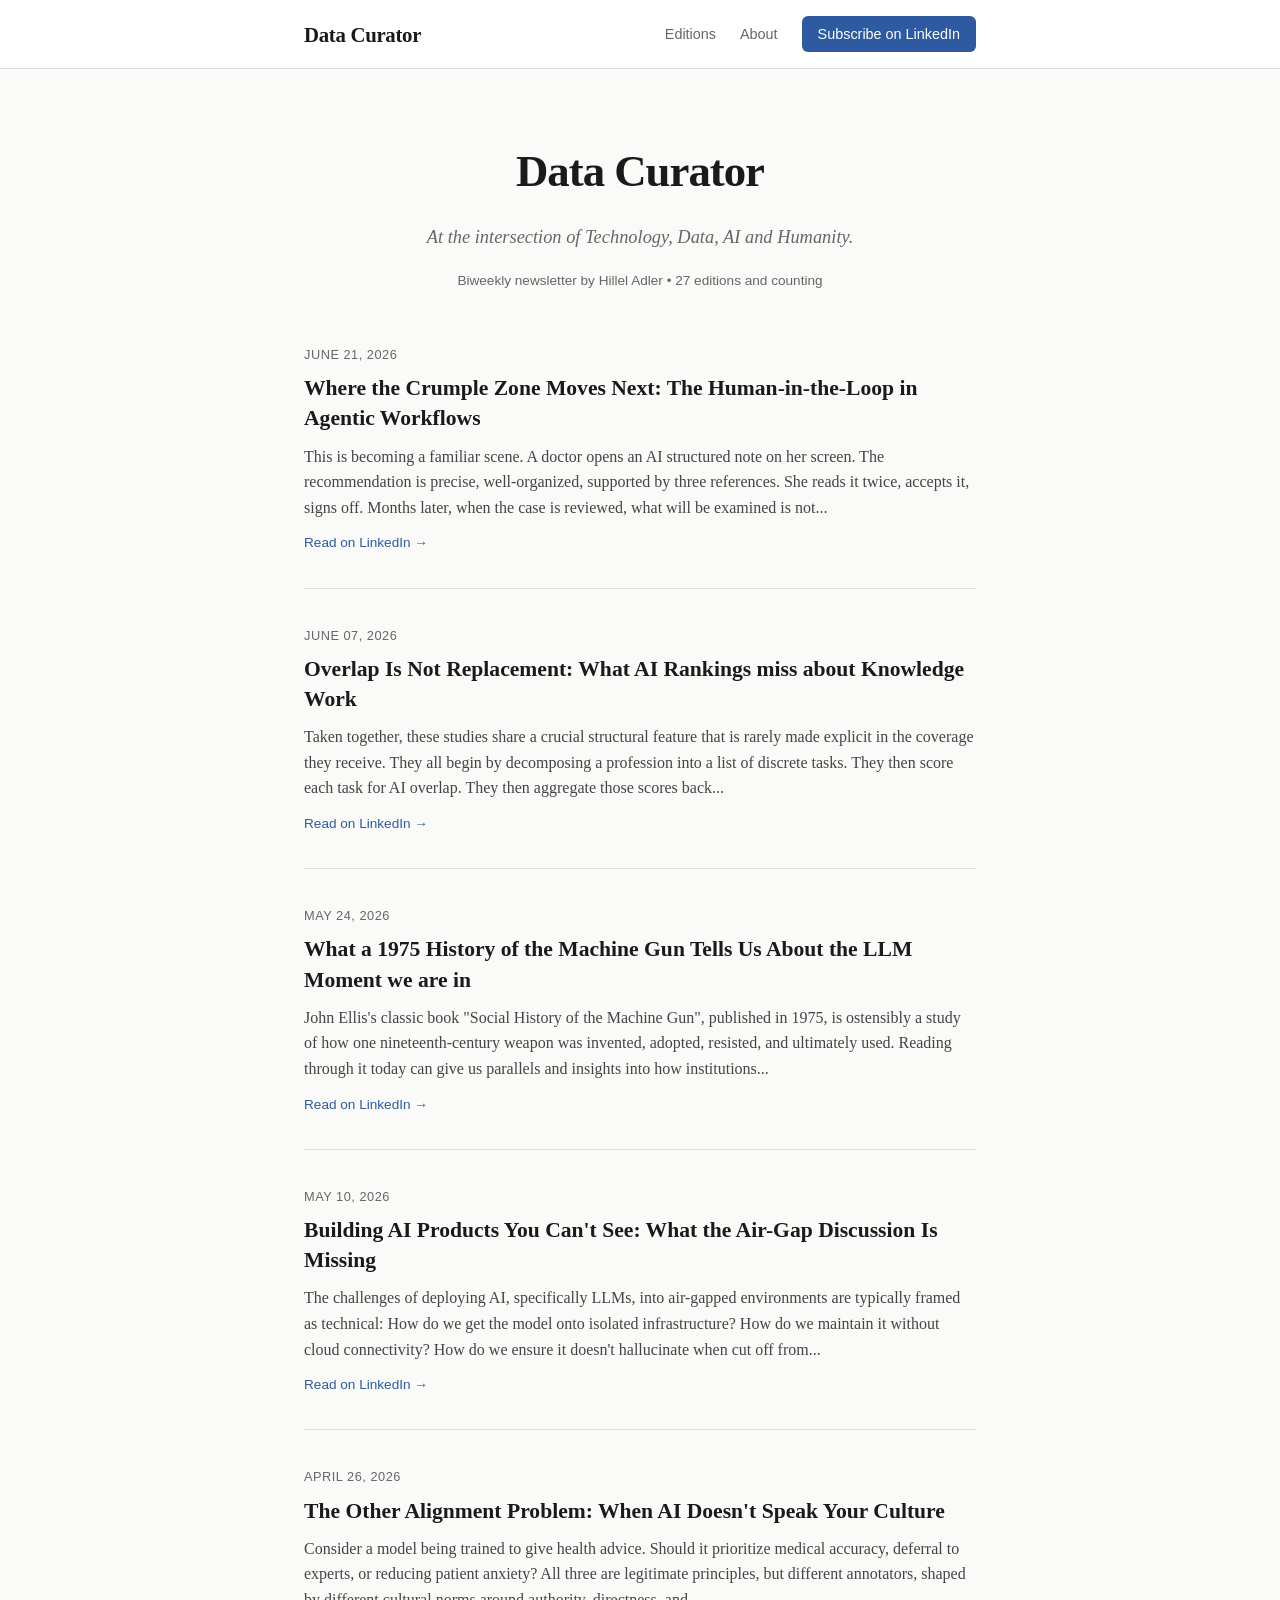
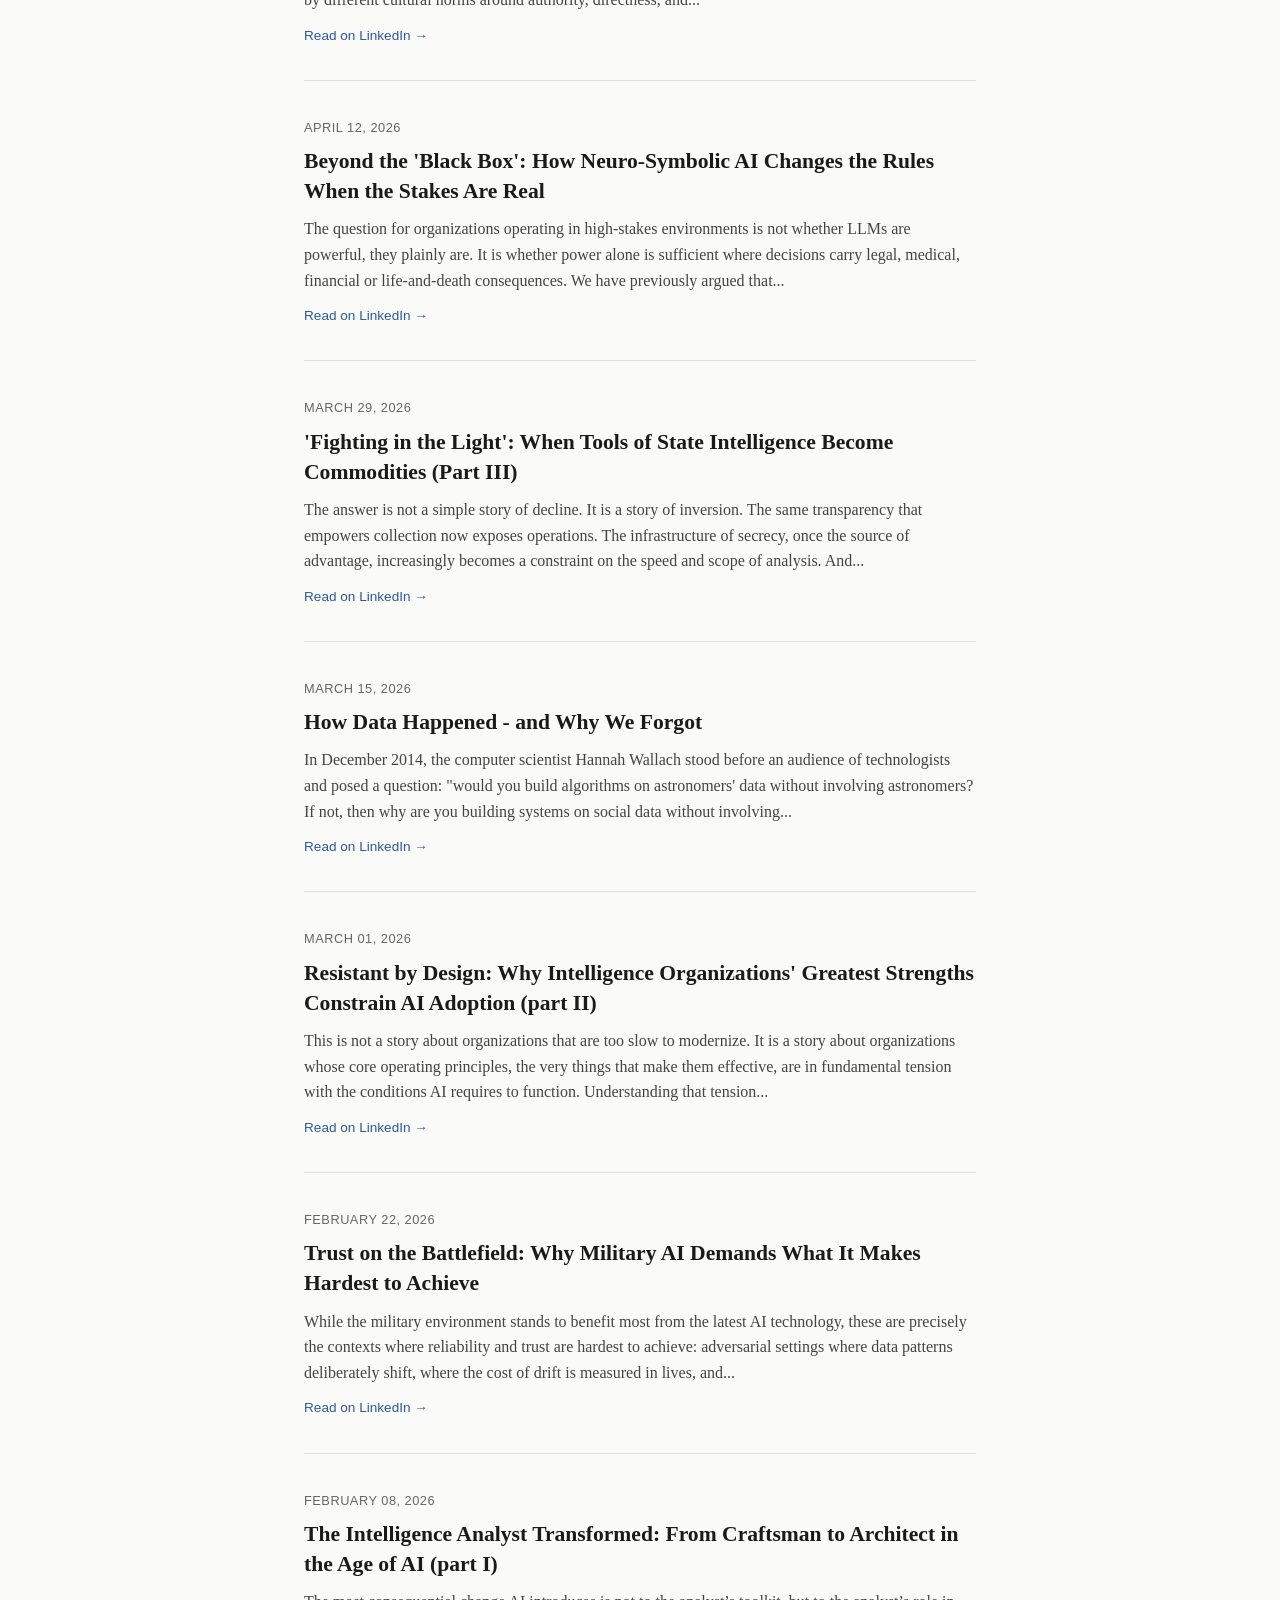
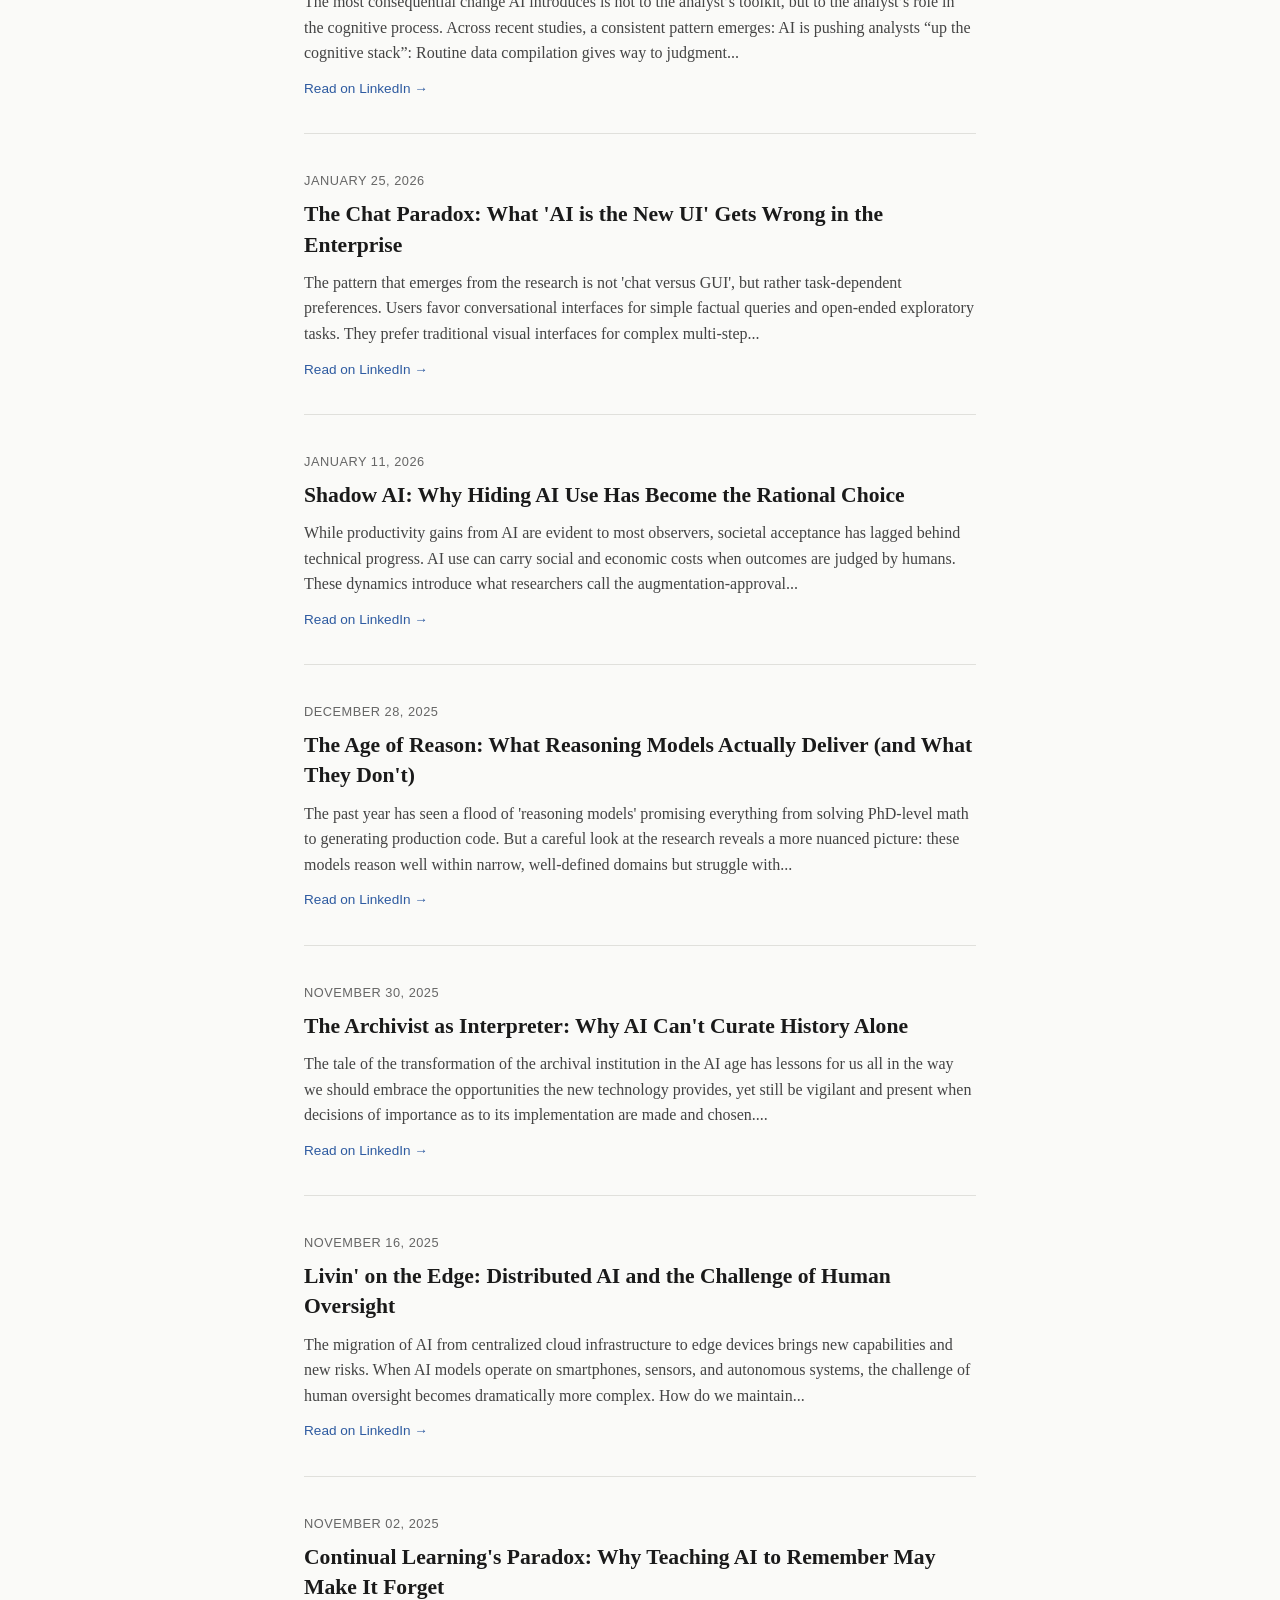
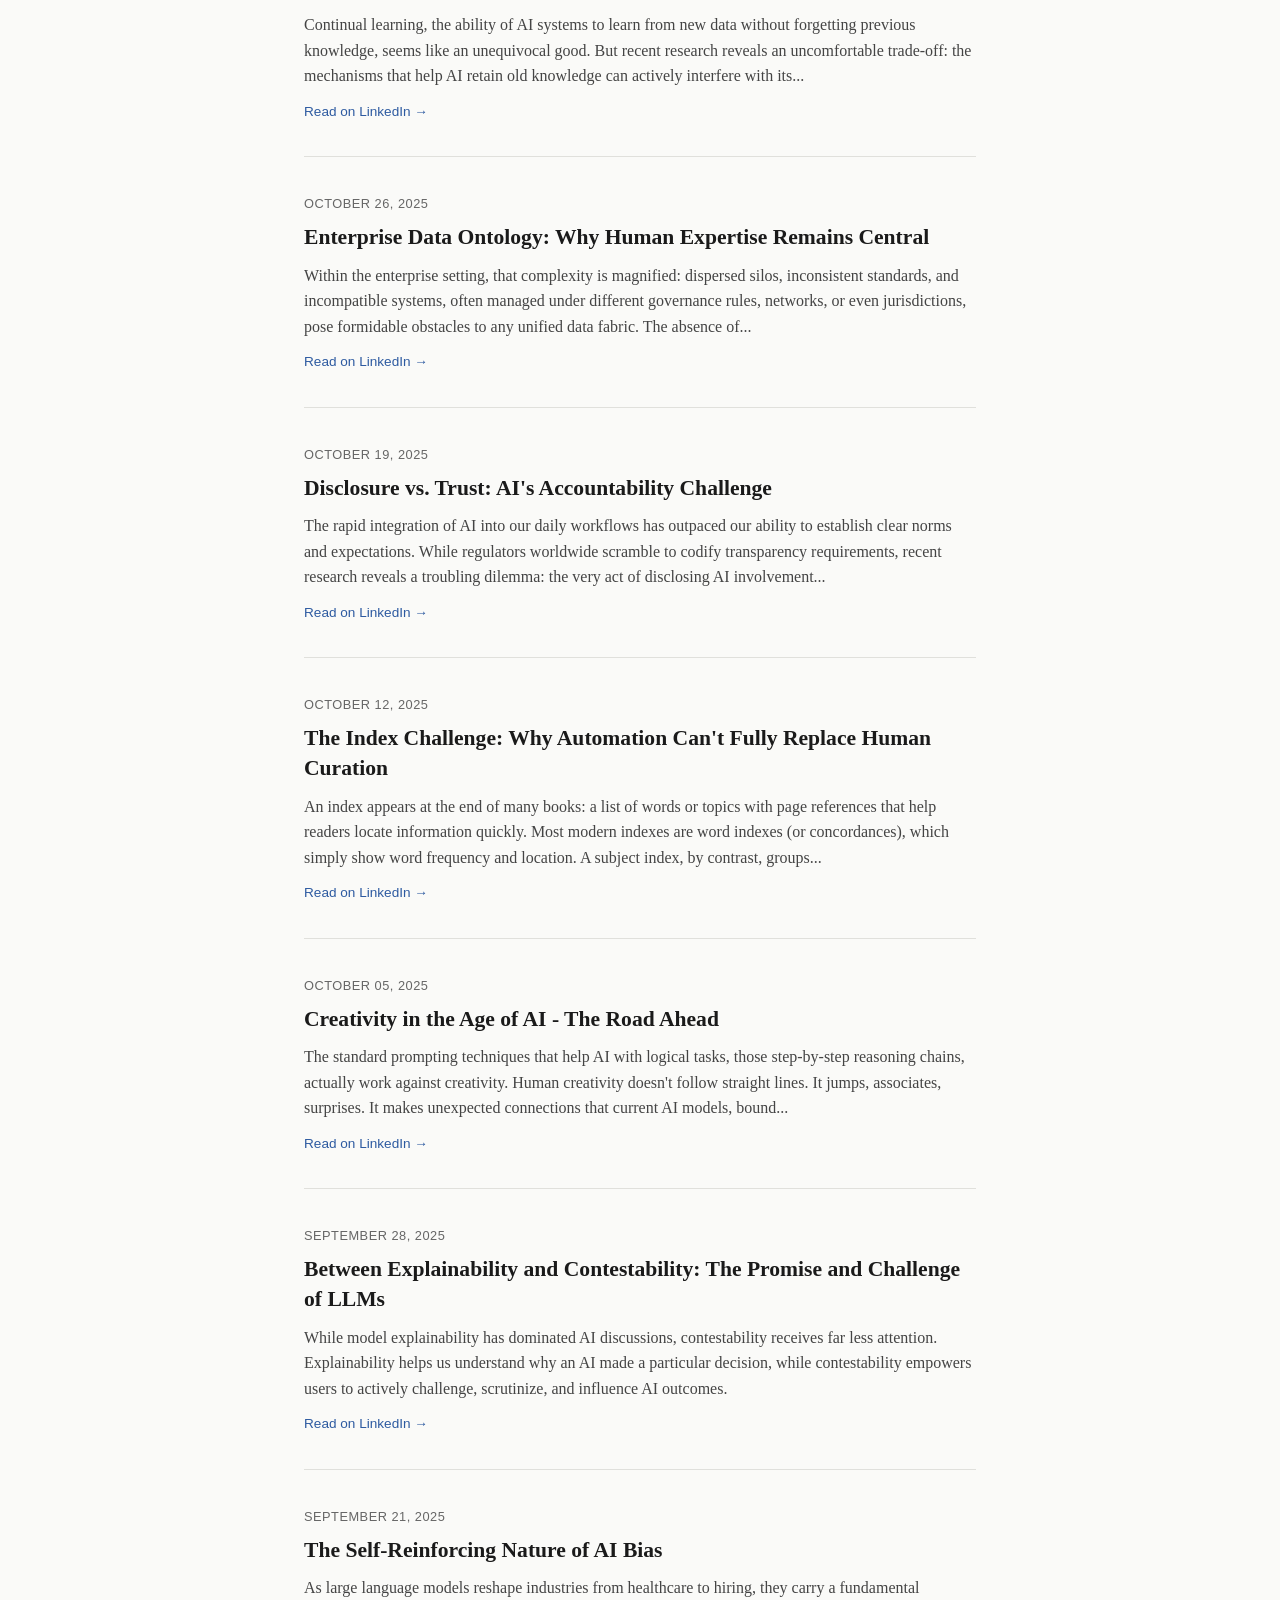
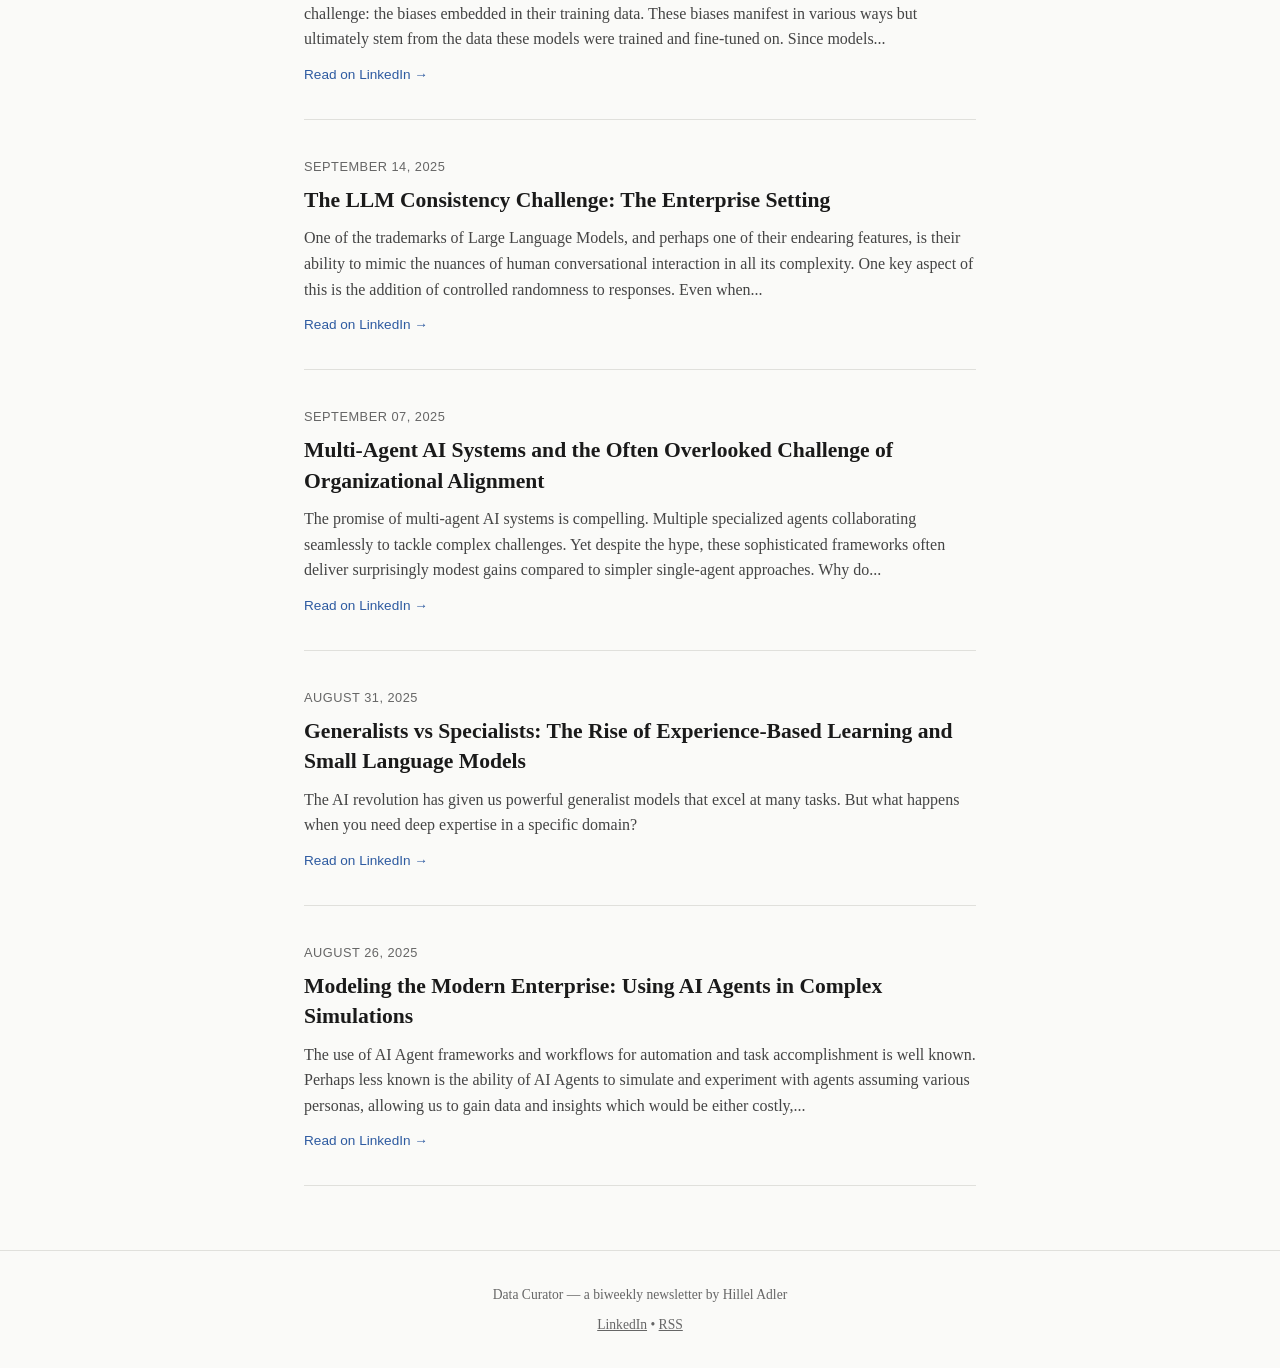
==== index.html @ 9e1946fd "Auto-rebuild: 2026-06-21" ====
<!DOCTYPE html>
<html lang="en">
<head>
  <meta charset="UTF-8">
  <meta name="viewport" content="width=device-width, initial-scale=1.0">
  <meta http-equiv="Content-Security-Policy" content="default-src 'self'; script-src 'self' https://gc.zgo.at; img-src 'self' data: https://data-curator.goatcounter.com; style-src 'self' 'unsafe-inline'; connect-src https://data-curator.goatcounter.com; frame-ancestors 'none'; base-uri 'self'; form-action 'none';">
  <meta http-equiv="X-Content-Type-Options" content="nosniff">
  <meta http-equiv="Referrer-Policy" content="strict-origin-when-cross-origin">
  <title>Data Curator</title>
  <link rel="stylesheet" href="/style.css">
  <link rel="alternate" type="application/rss+xml" title="Data Curator RSS" href="https://rss.app/feeds/kDpYVwGCRAAz6UXc.xml">
  <meta name="description" content="At the intersection of Technology, Data, Intelligence, Analysis, AI and Humanity.">
</head>
<body>
  <nav>
    <div class="nav-inner">
      <a href="/" class="logo">Data Curator</a>
      <div class="nav-links">
        <a href="/">Editions</a>
        <a href="/about">About</a>
        <a href="https://www.linkedin.com/newsletters/data-curator-7365797519051677698" class="subscribe-btn">Subscribe on LinkedIn</a>
      </div>
    </div>
  </nav>

  <main>
    
<header class="hero">
  <h1>Data Curator</h1>
  <p class="tagline">At the intersection of Technology, Data, AI and Humanity.</p>
  <p class="meta">Biweekly newsletter by Hillel Adler • 27 editions and counting</p>
</header>

<section class="editions">
  
  <article class="edition">
    <time datetime="2026-06-21">June 21, 2026</time>
    <h2><a href="https://www.linkedin.com/pulse/where-crumple-zone-moves-next-human-in-the-loop-agentic-hillel-adler-ioojf/">Where the Crumple Zone Moves Next: The Human-in-the-Loop in Agentic Workflows</a></h2>
    <p class="excerpt">This is becoming a familiar scene. A doctor opens an AI structured note on her screen. The recommendation is precise, well-organized, supported by three references. She reads it twice, accepts it, signs off. Months later, when the case is reviewed, what will be examined is not...</p>
    <a href="https://www.linkedin.com/pulse/where-crumple-zone-moves-next-human-in-the-loop-agentic-hillel-adler-ioojf/" class="read-more">Read on LinkedIn →</a>
  </article>
  
  <article class="edition">
    <time datetime="2026-06-07">June 07, 2026</time>
    <h2><a href="https://www.linkedin.com/pulse/overlap-replacement-what-ai-rankings-miss-knowledge-work-hillel-adler-gzbhf">Overlap Is Not Replacement: What AI Rankings miss about Knowledge Work</a></h2>
    <p class="excerpt">Taken together, these studies share a crucial structural feature that is rarely made explicit in the coverage they receive. They all begin by decomposing a profession into a list of discrete tasks. They then score each task for AI overlap. They then aggregate those scores back...</p>
    <a href="https://www.linkedin.com/pulse/overlap-replacement-what-ai-rankings-miss-knowledge-work-hillel-adler-gzbhf" class="read-more">Read on LinkedIn →</a>
  </article>
  
  <article class="edition">
    <time datetime="2026-05-24">May 24, 2026</time>
    <h2><a href="https://www.linkedin.com/pulse/what-1975-history-machine-gun-tells-us-llm-moment-we-hillel-adler-c19ff">What a 1975 History of the Machine Gun Tells Us About the LLM Moment we are in</a></h2>
    <p class="excerpt">John Ellis&#39;s classic book &quot;Social History of the Machine Gun&quot;, published in 1975, is ostensibly a study of how one nineteenth-century weapon was invented, adopted, resisted, and ultimately used. Reading through it today can give us parallels and insights into how institutions...</p>
    <a href="https://www.linkedin.com/pulse/what-1975-history-machine-gun-tells-us-llm-moment-we-hillel-adler-c19ff" class="read-more">Read on LinkedIn →</a>
  </article>
  
  <article class="edition">
    <time datetime="2026-05-10">May 10, 2026</time>
    <h2><a href="https://www.linkedin.com/pulse/building-ai-products-you-cant-see-what-air-gap-discussion-adler-hv22e">Building AI Products You Can&#39;t See: What the Air-Gap Discussion Is Missing</a></h2>
    <p class="excerpt">The challenges of deploying AI, specifically LLMs, into air-gapped environments are typically framed as technical: How do we get the model onto isolated infrastructure? How do we maintain it without cloud connectivity? How do we ensure it doesn&#39;t hallucinate when cut off from...</p>
    <a href="https://www.linkedin.com/pulse/building-ai-products-you-cant-see-what-air-gap-discussion-adler-hv22e" class="read-more">Read on LinkedIn →</a>
  </article>
  
  <article class="edition">
    <time datetime="2026-04-26">April 26, 2026</time>
    <h2><a href="https://www.linkedin.com/pulse/other-alignment-problem-when-ai-doesnt-speak-your-culture-adler-vae6f">The Other Alignment Problem: When AI Doesn&#39;t Speak Your Culture</a></h2>
    <p class="excerpt">Consider a model being trained to give health advice. Should it prioritize medical accuracy, deferral to experts, or reducing patient anxiety? All three are legitimate principles, but different annotators, shaped by different cultural norms around authority, directness, and...</p>
    <a href="https://www.linkedin.com/pulse/other-alignment-problem-when-ai-doesnt-speak-your-culture-adler-vae6f" class="read-more">Read on LinkedIn →</a>
  </article>
  
  <article class="edition">
    <time datetime="2026-04-12">April 12, 2026</time>
    <h2><a href="https://www.linkedin.com/pulse/beyond-black-box-how-neuro-symbolic-ai-changes-rules-when-adler-tgcbf">Beyond the &#39;Black Box&#39;: How Neuro-Symbolic AI Changes the Rules When the Stakes Are Real</a></h2>
    <p class="excerpt">The question for organizations operating in high-stakes environments is not whether LLMs are powerful, they plainly are. It is whether power alone is sufficient where decisions carry legal, medical, financial or life-and-death consequences. We have previously argued that...</p>
    <a href="https://www.linkedin.com/pulse/beyond-black-box-how-neuro-symbolic-ai-changes-rules-when-adler-tgcbf" class="read-more">Read on LinkedIn →</a>
  </article>
  
  <article class="edition">
    <time datetime="2026-03-29">March 29, 2026</time>
    <h2><a href="https://www.linkedin.com/pulse/fighting-light-when-tools-state-intelligence-become-part-hillel-adler-p4ptf">&#39;Fighting in the Light&#39;: When Tools of State Intelligence Become Commodities (Part III)</a></h2>
    <p class="excerpt">The answer is not a simple story of decline. It is a story of inversion. The same transparency that empowers collection now exposes operations. The infrastructure of secrecy, once the source of advantage, increasingly becomes a constraint on the speed and scope of analysis. And...</p>
    <a href="https://www.linkedin.com/pulse/fighting-light-when-tools-state-intelligence-become-part-hillel-adler-p4ptf" class="read-more">Read on LinkedIn →</a>
  </article>
  
  <article class="edition">
    <time datetime="2026-03-15">March 15, 2026</time>
    <h2><a href="https://www.linkedin.com/pulse/how-data-happened-why-we-forgot-hillel-adler-cj3wf">How Data Happened - and Why We Forgot</a></h2>
    <p class="excerpt">In December 2014, the computer scientist Hannah Wallach stood before an audience of technologists and posed a question: &quot;would you build algorithms on astronomers&#39; data without involving astronomers? If not, then why are you building systems on social data without involving...</p>
    <a href="https://www.linkedin.com/pulse/how-data-happened-why-we-forgot-hillel-adler-cj3wf" class="read-more">Read on LinkedIn →</a>
  </article>
  
  <article class="edition">
    <time datetime="2026-03-01">March 01, 2026</time>
    <h2><a href="https://www.linkedin.com/pulse/resistant-design-why-intelligence-organizations-greatest-hillel-adler-kijff">Resistant by Design: Why Intelligence Organizations&#39; Greatest Strengths Constrain AI Adoption (part II)</a></h2>
    <p class="excerpt">This is not a story about organizations that are too slow to modernize. It is a story about organizations whose core operating principles, the very things that make them effective, are in fundamental tension with the conditions AI requires to function. Understanding that tension...</p>
    <a href="https://www.linkedin.com/pulse/resistant-design-why-intelligence-organizations-greatest-hillel-adler-kijff" class="read-more">Read on LinkedIn →</a>
  </article>
  
  <article class="edition">
    <time datetime="2026-02-22">February 22, 2026</time>
    <h2><a href="https://www.linkedin.com/pulse/trust-battlefield-why-military-ai-demands-what-makes-hardest-adler-smqqf">Trust on the Battlefield: Why Military AI Demands What It Makes Hardest to Achieve</a></h2>
    <p class="excerpt">While the military environment stands to benefit most from the latest AI technology, these are precisely the contexts where reliability and trust are hardest to achieve: adversarial settings where data patterns deliberately shift, where the cost of drift is measured in lives, and...</p>
    <a href="https://www.linkedin.com/pulse/trust-battlefield-why-military-ai-demands-what-makes-hardest-adler-smqqf" class="read-more">Read on LinkedIn →</a>
  </article>
  
  <article class="edition">
    <time datetime="2026-02-08">February 08, 2026</time>
    <h2><a href="https://www.linkedin.com/pulse/intelligence-analyst-transformed-from-craftsman-architect-adler-oqwxf">The Intelligence Analyst Transformed: From Craftsman to Architect in the Age of AI (part I)</a></h2>
    <p class="excerpt">The most consequential change AI introduces is not to the analyst’s toolkit, but to the analyst’s role in the cognitive process. Across recent studies, a consistent pattern emerges: AI is pushing analysts “up the cognitive stack”: Routine data compilation gives way to judgment...</p>
    <a href="https://www.linkedin.com/pulse/intelligence-analyst-transformed-from-craftsman-architect-adler-oqwxf" class="read-more">Read on LinkedIn →</a>
  </article>
  
  <article class="edition">
    <time datetime="2026-01-25">January 25, 2026</time>
    <h2><a href="https://www.linkedin.com/pulse/chat-paradox-what-ai-new-ui-gets-wrong-enterprise-hillel-adler-cissf">The Chat Paradox: What &#39;AI is the New UI&#39; Gets Wrong in the Enterprise</a></h2>
    <p class="excerpt">The pattern that emerges from the research is not &#39;chat versus GUI&#39;, but rather task-dependent preferences. Users favor conversational interfaces for simple factual queries and open-ended exploratory tasks. They prefer traditional visual interfaces for complex multi-step...</p>
    <a href="https://www.linkedin.com/pulse/chat-paradox-what-ai-new-ui-gets-wrong-enterprise-hillel-adler-cissf" class="read-more">Read on LinkedIn →</a>
  </article>
  
  <article class="edition">
    <time datetime="2026-01-11">January 11, 2026</time>
    <h2><a href="https://www.linkedin.com/pulse/shadow-ai-why-hiding-use-has-become-rational-choice-hillel-adler-bsjnf">Shadow AI: Why Hiding AI Use Has Become the Rational Choice</a></h2>
    <p class="excerpt">While productivity gains from AI are evident to most observers, societal acceptance has lagged behind technical progress. AI use can carry social and economic costs when outcomes are judged by humans. These dynamics introduce what researchers call the augmentation-approval...</p>
    <a href="https://www.linkedin.com/pulse/shadow-ai-why-hiding-use-has-become-rational-choice-hillel-adler-bsjnf" class="read-more">Read on LinkedIn →</a>
  </article>
  
  <article class="edition">
    <time datetime="2025-12-28">December 28, 2025</time>
    <h2><a href="https://www.linkedin.com/pulse/age-reason-what-reasoning-models-actually-deliver-dont-hillel-adler-09bhf">The Age of Reason: What Reasoning Models Actually Deliver (and What They Don&#39;t)</a></h2>
    <p class="excerpt">The past year has seen a flood of &#39;reasoning models&#39; promising everything from solving PhD-level math to generating production code. But a careful look at the research reveals a more nuanced picture: these models reason well within narrow, well-defined domains but struggle with...</p>
    <a href="https://www.linkedin.com/pulse/age-reason-what-reasoning-models-actually-deliver-dont-hillel-adler-09bhf" class="read-more">Read on LinkedIn →</a>
  </article>
  
  <article class="edition">
    <time datetime="2025-11-30">November 30, 2025</time>
    <h2><a href="https://www.linkedin.com/pulse/archivist-interpreter-machines-dont-know-humans-do-hillel-adler-y9odf">The Archivist as Interpreter: Why AI Can&#39;t Curate History Alone</a></h2>
    <p class="excerpt">The tale of the transformation of the archival institution in the AI age has lessons for us all in the way we should embrace the opportunities the new technology provides, yet still be vigilant and present when decisions of importance as to its implementation are made and chosen....</p>
    <a href="https://www.linkedin.com/pulse/archivist-interpreter-machines-dont-know-humans-do-hillel-adler-y9odf" class="read-more">Read on LinkedIn →</a>
  </article>
  
  <article class="edition">
    <time datetime="2025-11-16">November 16, 2025</time>
    <h2><a href="https://www.linkedin.com/pulse/livin-edge-distributed-ai-challenge-human-oversight-hillel-adler-xifcf">Livin&#39; on the Edge: Distributed AI and the Challenge of Human Oversight</a></h2>
    <p class="excerpt">The migration of AI from centralized cloud infrastructure to edge devices brings new capabilities and new risks. When AI models operate on smartphones, sensors, and autonomous systems, the challenge of human oversight becomes dramatically more complex. How do we maintain...</p>
    <a href="https://www.linkedin.com/pulse/livin-edge-distributed-ai-challenge-human-oversight-hillel-adler-xifcf" class="read-more">Read on LinkedIn →</a>
  </article>
  
  <article class="edition">
    <time datetime="2025-11-02">November 02, 2025</time>
    <h2><a href="https://www.linkedin.com/pulse/continual-learnings-paradox-why-teaching-ai-remember-may-hillel-adler-ao8bf">Continual Learning&#39;s Paradox: Why Teaching AI to Remember May Make It Forget</a></h2>
    <p class="excerpt">Continual learning, the ability of AI systems to learn from new data without forgetting previous knowledge, seems like an unequivocal good. But recent research reveals an uncomfortable trade-off: the mechanisms that help AI retain old knowledge can actively interfere with its...</p>
    <a href="https://www.linkedin.com/pulse/continual-learnings-paradox-why-teaching-ai-remember-may-hillel-adler-ao8bf" class="read-more">Read on LinkedIn →</a>
  </article>
  
  <article class="edition">
    <time datetime="2025-10-26">October 26, 2025</time>
    <h2><a href="https://www.linkedin.com/pulse/enterprise-data-ontology-why-human-expertise-remains-central-adler-i6rtf/">Enterprise Data Ontology: Why Human Expertise Remains Central</a></h2>
    <p class="excerpt">Within the enterprise setting, that complexity is magnified: dispersed silos, inconsistent standards, and incompatible systems, often managed under different governance rules, networks, or even jurisdictions, pose formidable obstacles to any unified data fabric. The absence of...</p>
    <a href="https://www.linkedin.com/pulse/enterprise-data-ontology-why-human-expertise-remains-central-adler-i6rtf/" class="read-more">Read on LinkedIn →</a>
  </article>
  
  <article class="edition">
    <time datetime="2025-10-19">October 19, 2025</time>
    <h2><a href="https://www.linkedin.com/pulse/disclosure-vs-trust-ais-accountability-challenge-hillel-adler-7icaf/">Disclosure vs. Trust: AI&#39;s Accountability Challenge</a></h2>
    <p class="excerpt">The rapid integration of AI into our daily workflows has outpaced our ability to establish clear norms and expectations. While regulators worldwide scramble to codify transparency requirements, recent research reveals a troubling dilemma: the very act of disclosing AI involvement...</p>
    <a href="https://www.linkedin.com/pulse/disclosure-vs-trust-ais-accountability-challenge-hillel-adler-7icaf/" class="read-more">Read on LinkedIn →</a>
  </article>
  
  <article class="edition">
    <time datetime="2025-10-12">October 12, 2025</time>
    <h2><a href="https://www.linkedin.com/pulse/index-challenge-why-automation-cant-fully-replace-human-hillel-adler-nvjaf/">The Index Challenge: Why Automation Can&#39;t Fully Replace Human Curation</a></h2>
    <p class="excerpt">An index appears at the end of many books: a list of words or topics with page references that help readers locate information quickly. Most modern indexes are word indexes (or concordances), which simply show word frequency and location. A subject index, by contrast, groups...</p>
    <a href="https://www.linkedin.com/pulse/index-challenge-why-automation-cant-fully-replace-human-hillel-adler-nvjaf/" class="read-more">Read on LinkedIn →</a>
  </article>
  
  <article class="edition">
    <time datetime="2025-10-05">October 05, 2025</time>
    <h2><a href="https://www.linkedin.com/pulse/creativity-age-ai-road-ahead-hillel-adler-xngqf/">Creativity in the Age of AI - The Road Ahead</a></h2>
    <p class="excerpt">The standard prompting techniques that help AI with logical tasks, those step-by-step reasoning chains, actually work against creativity. Human creativity doesn&#39;t follow straight lines. It jumps, associates, surprises. It makes unexpected connections that current AI models, bound...</p>
    <a href="https://www.linkedin.com/pulse/creativity-age-ai-road-ahead-hillel-adler-xngqf/" class="read-more">Read on LinkedIn →</a>
  </article>
  
  <article class="edition">
    <time datetime="2025-09-28">September 28, 2025</time>
    <h2><a href="https://www.linkedin.com/pulse/between-explainability-contestability-promise-challenge-hillel-adler-kofjf/">Between Explainability and Contestability: The Promise and Challenge of LLMs</a></h2>
    <p class="excerpt">While model explainability has dominated AI discussions, contestability receives far less attention. Explainability helps us understand why an AI made a particular decision, while contestability empowers users to actively challenge, scrutinize, and influence AI outcomes.</p>
    <a href="https://www.linkedin.com/pulse/between-explainability-contestability-promise-challenge-hillel-adler-kofjf/" class="read-more">Read on LinkedIn →</a>
  </article>
  
  <article class="edition">
    <time datetime="2025-09-21">September 21, 2025</time>
    <h2><a href="https://www.linkedin.com/pulse/self-reinforcing-nature-ai-bias-hillel-adler-53jvf/">The Self-Reinforcing Nature of AI Bias</a></h2>
    <p class="excerpt">As large language models reshape industries from healthcare to hiring, they carry a fundamental challenge: the biases embedded in their training data. These biases manifest in various ways but ultimately stem from the data these models were trained and fine-tuned on. Since models...</p>
    <a href="https://www.linkedin.com/pulse/self-reinforcing-nature-ai-bias-hillel-adler-53jvf/" class="read-more">Read on LinkedIn →</a>
  </article>
  
  <article class="edition">
    <time datetime="2025-09-14">September 14, 2025</time>
    <h2><a href="https://www.linkedin.com/pulse/llm-consistency-challenge-enterprise-setting-hillel-adler-vxgvf/">The LLM Consistency Challenge: The Enterprise Setting</a></h2>
    <p class="excerpt">One of the trademarks of Large Language Models, and perhaps one of their endearing features, is their ability to mimic the nuances of human conversational interaction in all its complexity. One key aspect of this is the addition of controlled randomness to responses. Even when...</p>
    <a href="https://www.linkedin.com/pulse/llm-consistency-challenge-enterprise-setting-hillel-adler-vxgvf/" class="read-more">Read on LinkedIn →</a>
  </article>
  
  <article class="edition">
    <time datetime="2025-09-07">September 07, 2025</time>
    <h2><a href="https://www.linkedin.com/pulse/multi-agent-ai-systems-often-overlooked-challenge-alignment-adler-gp85f/">Multi-Agent AI Systems and the Often Overlooked Challenge of Organizational Alignment</a></h2>
    <p class="excerpt">The promise of multi-agent AI systems is compelling. Multiple specialized agents collaborating seamlessly to tackle complex challenges. Yet despite the hype, these sophisticated frameworks often deliver surprisingly modest gains compared to simpler single-agent approaches. Why do...</p>
    <a href="https://www.linkedin.com/pulse/multi-agent-ai-systems-often-overlooked-challenge-alignment-adler-gp85f/" class="read-more">Read on LinkedIn →</a>
  </article>
  
  <article class="edition">
    <time datetime="2025-08-31">August 31, 2025</time>
    <h2><a href="https://www.linkedin.com/pulse/generalists-vs-specialists-rise-experience-based-learning-adler-xqaxf/">Generalists vs Specialists: The Rise of Experience-Based Learning and Small Language Models</a></h2>
    <p class="excerpt">The AI revolution has given us powerful generalist models that excel at many tasks. But what happens when you need deep expertise in a specific domain?</p>
    <a href="https://www.linkedin.com/pulse/generalists-vs-specialists-rise-experience-based-learning-adler-xqaxf/" class="read-more">Read on LinkedIn →</a>
  </article>
  
  <article class="edition">
    <time datetime="2025-08-26">August 26, 2025</time>
    <h2><a href="https://www.linkedin.com/pulse/modeling-modern-enterprise-using-ai-agents-complex-hillel-adler-55lsf">Modeling the Modern Enterprise: Using AI Agents in Complex Simulations</a></h2>
    <p class="excerpt">The use of AI Agent frameworks and workflows for automation and task accomplishment is well known. Perhaps less known is the ability of AI Agents to simulate and experiment with agents assuming various personas, allowing us to gain data and insights which would be either costly,...</p>
    <a href="https://www.linkedin.com/pulse/modeling-modern-enterprise-using-ai-agents-complex-hillel-adler-55lsf" class="read-more">Read on LinkedIn →</a>
  </article>
  
</section>

  </main>

  <footer>
    <div class="footer-inner">
      <p>Data Curator — a biweekly newsletter by Hillel Adler</p>
      <p class="footer-links">
        <a href="https://www.linkedin.com/newsletters/data-curator-7365797519051677698">LinkedIn</a> •
        <a href="https://rss.app/feeds/kDpYVwGCRAAz6UXc.xml">RSS</a>
      </p>
    </div>
  </footer>
  <script data-goatcounter="https://data-curator.goatcounter.com/count"
          async src="https://gc.zgo.at/count.js"></script>
</body>
</html>
---- style.css ----
/* Data Curator — clean, readable, intellectual */

:root {
  --bg: #fafaf8;
  --text: #1a1a1a;
  --muted: #666;
  --border: #e0e0dc;
  --accent: #2d5aa0;
  --accent-hover: #1e4070;
  --card-bg: #fff;
}

* { box-sizing: border-box; margin: 0; padding: 0; }

body {
  font-family: Georgia, 'Times New Roman', serif;
  background: var(--bg);
  color: var(--text);
  line-height: 1.7;
  -webkit-font-smoothing: antialiased;
}

/* ── Navigation ── */
nav {
  background: var(--card-bg);
  border-bottom: 1px solid var(--border);
  position: sticky;
  top: 0;
  z-index: 10;
}
.nav-inner {
  max-width: 720px;
  margin: 0 auto;
  padding: 16px 24px;
  display: flex;
  justify-content: space-between;
  align-items: center;
}
.logo {
  font-size: 1.3rem;
  font-weight: 700;
  color: var(--text);
  text-decoration: none;
  letter-spacing: -0.3px;
}
.nav-links { display: flex; gap: 24px; align-items: center; }
.nav-links a {
  color: var(--muted);
  text-decoration: none;
  font-family: -apple-system, BlinkMacSystemFont, 'Segoe UI', sans-serif;
  font-size: 0.9rem;
  transition: color 0.15s;
}
.nav-links a:hover { color: var(--text); }
.subscribe-btn {
  background: var(--accent);
  color: #fff !important;
  padding: 6px 16px;
  border-radius: 6px;
  font-weight: 500;
  transition: background 0.15s;
}
.subscribe-btn:hover { background: var(--accent-hover); }

/* ── Hero ── */
.hero {
  text-align: center;
  padding: 64px 24px 48px;
  max-width: 720px;
  margin: 0 auto;
}
.hero h1 {
  font-size: 2.8rem;
  font-weight: 700;
  letter-spacing: -1px;
  margin-bottom: 12px;
}
.tagline {
  font-size: 1.15rem;
  color: var(--muted);
  font-style: italic;
  max-width: 560px;
  margin: 0 auto 16px;
}
.meta {
  font-family: -apple-system, BlinkMacSystemFont, 'Segoe UI', sans-serif;
  font-size: 0.85rem;
  color: var(--muted);
}

/* ── Editions ── */
.editions {
  max-width: 720px;
  margin: 0 auto;
  padding: 0 24px 64px;
}
.edition {
  padding: 32px 0;
  border-bottom: 1px solid var(--border);
}
.edition:first-of-type { padding-top: 0; }
.edition time {
  font-family: -apple-system, BlinkMacSystemFont, 'Segoe UI', sans-serif;
  font-size: 0.8rem;
  color: var(--muted);
  text-transform: uppercase;
  letter-spacing: 0.5px;
}
.edition h2 {
  font-size: 1.35rem;
  margin: 6px 0 10px;
  line-height: 1.4;
}
.edition h2 a {
  color: var(--text);
  text-decoration: none;
  transition: color 0.15s;
}
.edition h2 a:hover { color: var(--accent); }
.excerpt {
  color: #444;
  font-size: 1rem;
  line-height: 1.6;
  margin-bottom: 8px;
}
.read-more {
  font-family: -apple-system, BlinkMacSystemFont, 'Segoe UI', sans-serif;
  font-size: 0.85rem;
  color: var(--accent);
  text-decoration: none;
  font-weight: 500;
}
.read-more:hover { text-decoration: underline; }

/* ── About ── */
.about-page { max-width: 680px; margin: 0 auto; padding: 64px 24px; }
.about-page h1 { font-size: 2rem; margin-bottom: 24px; }
.about-page p { margin-bottom: 16px; color: #333; }

/* ── Footer ── */
footer {
  border-top: 1px solid var(--border);
  padding: 32px 24px;
  text-align: center;
}
.footer-inner { max-width: 720px; margin: 0 auto; }
footer p { color: var(--muted); font-size: 0.85rem; }
.footer-links { margin-top: 6px; }
.footer-links a { color: var(--muted); }

/* ── Responsive ── */
@media (max-width: 600px) {
  .hero h1 { font-size: 2rem; }
  .nav-links { gap: 14px; }
  .subscribe-btn { display: none; }
  .edition h2 { font-size: 1.15rem; }
}
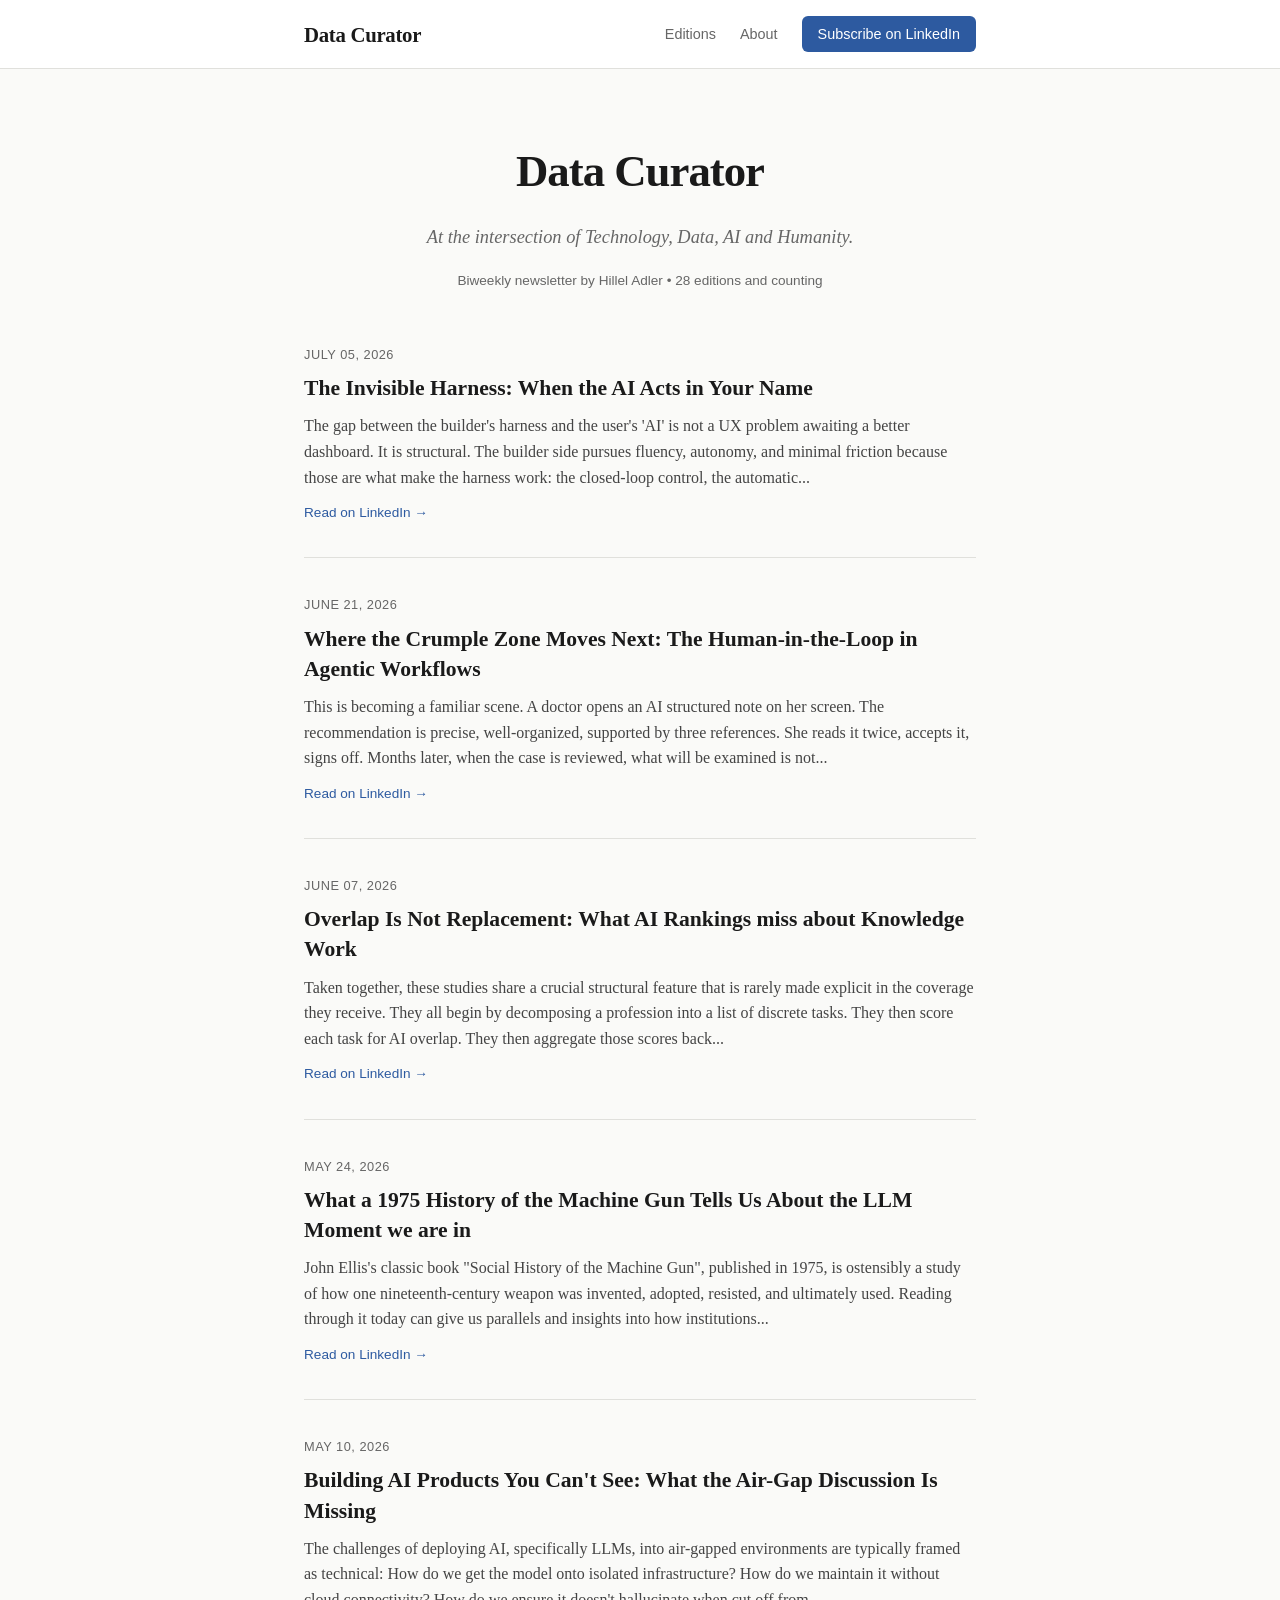
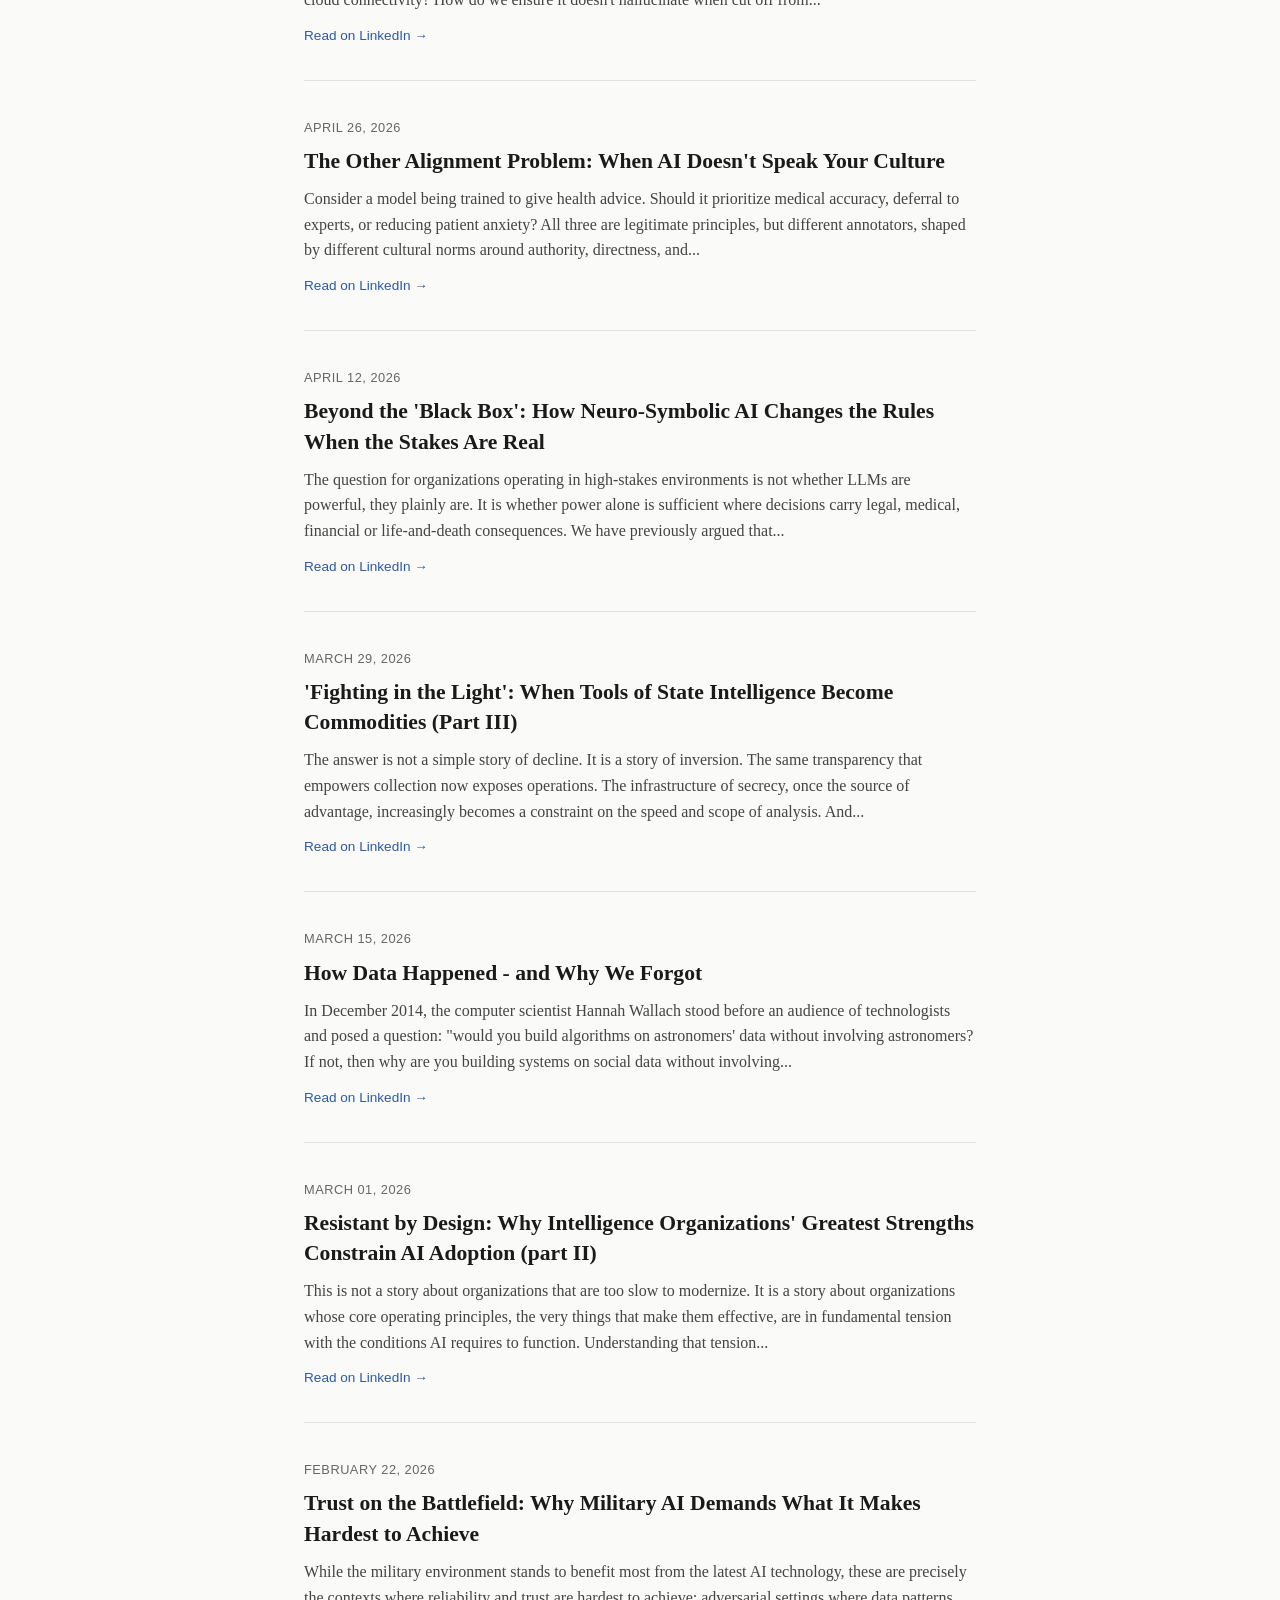
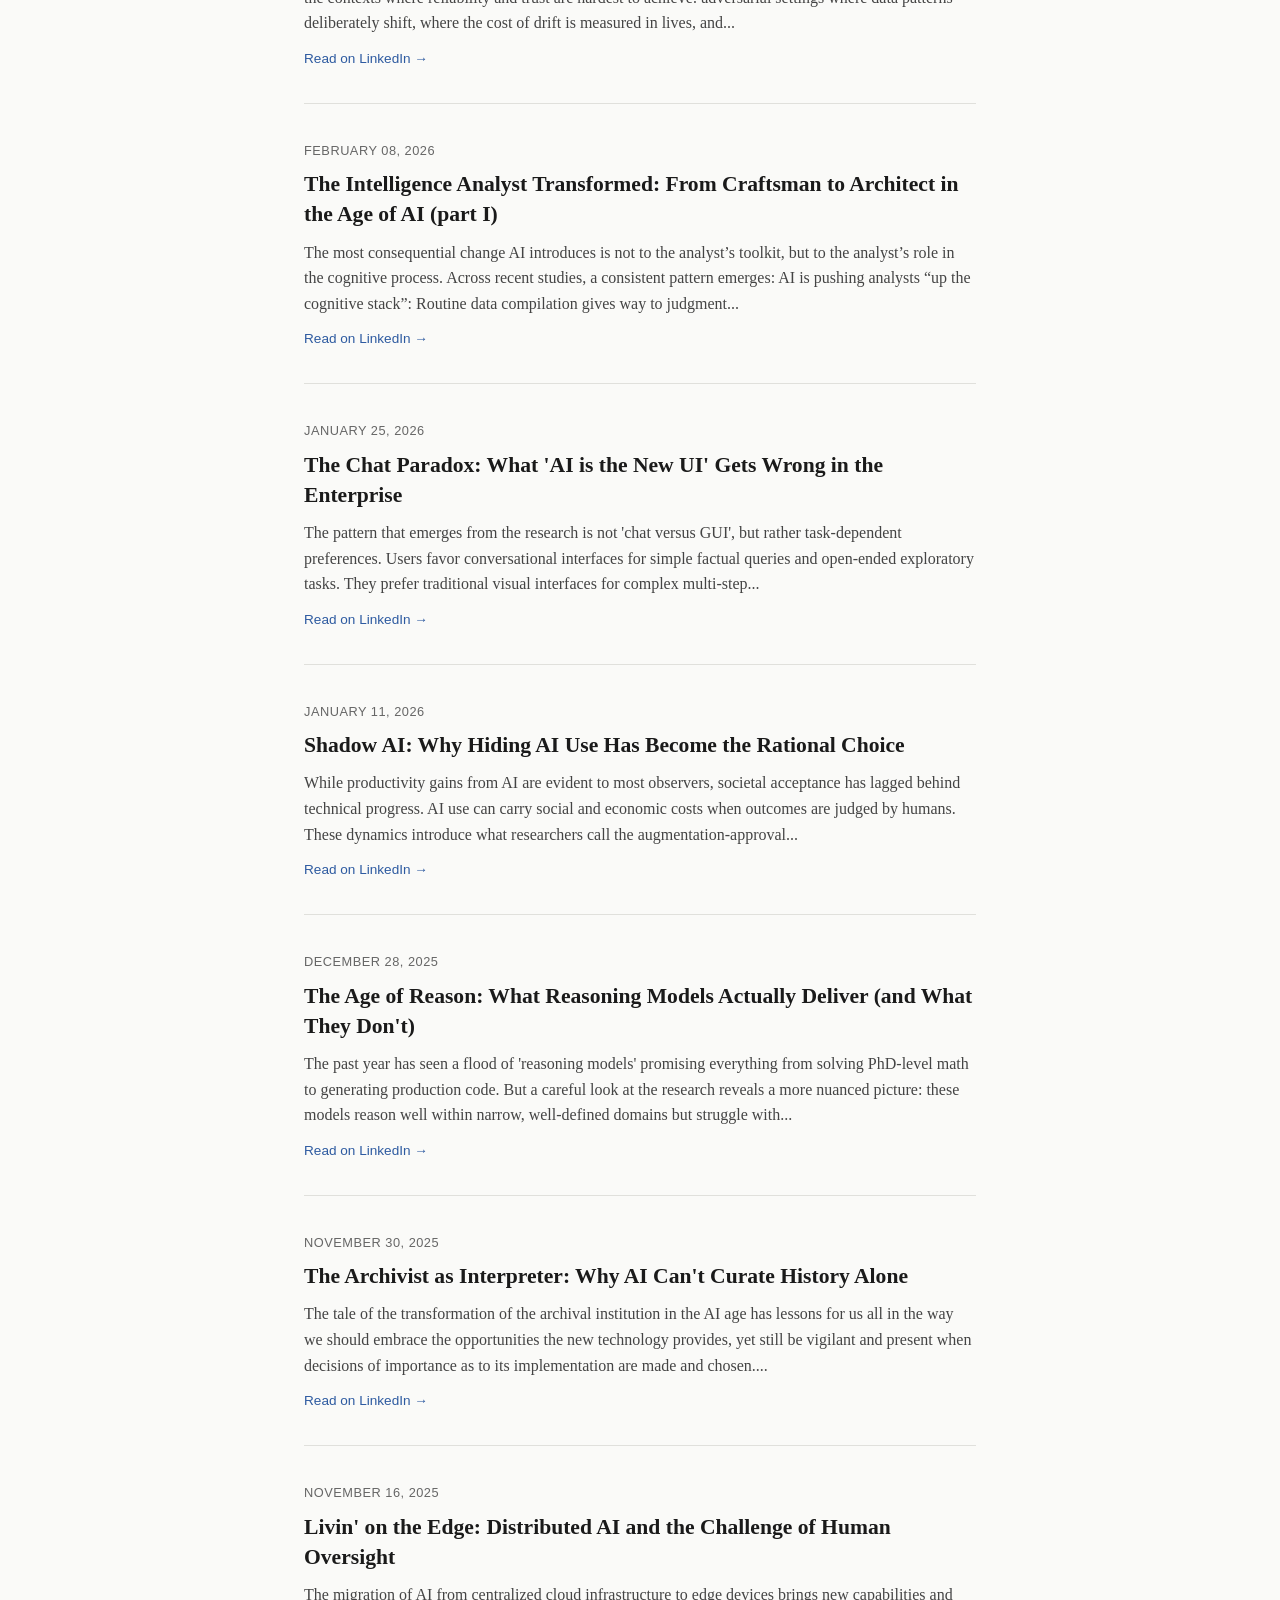
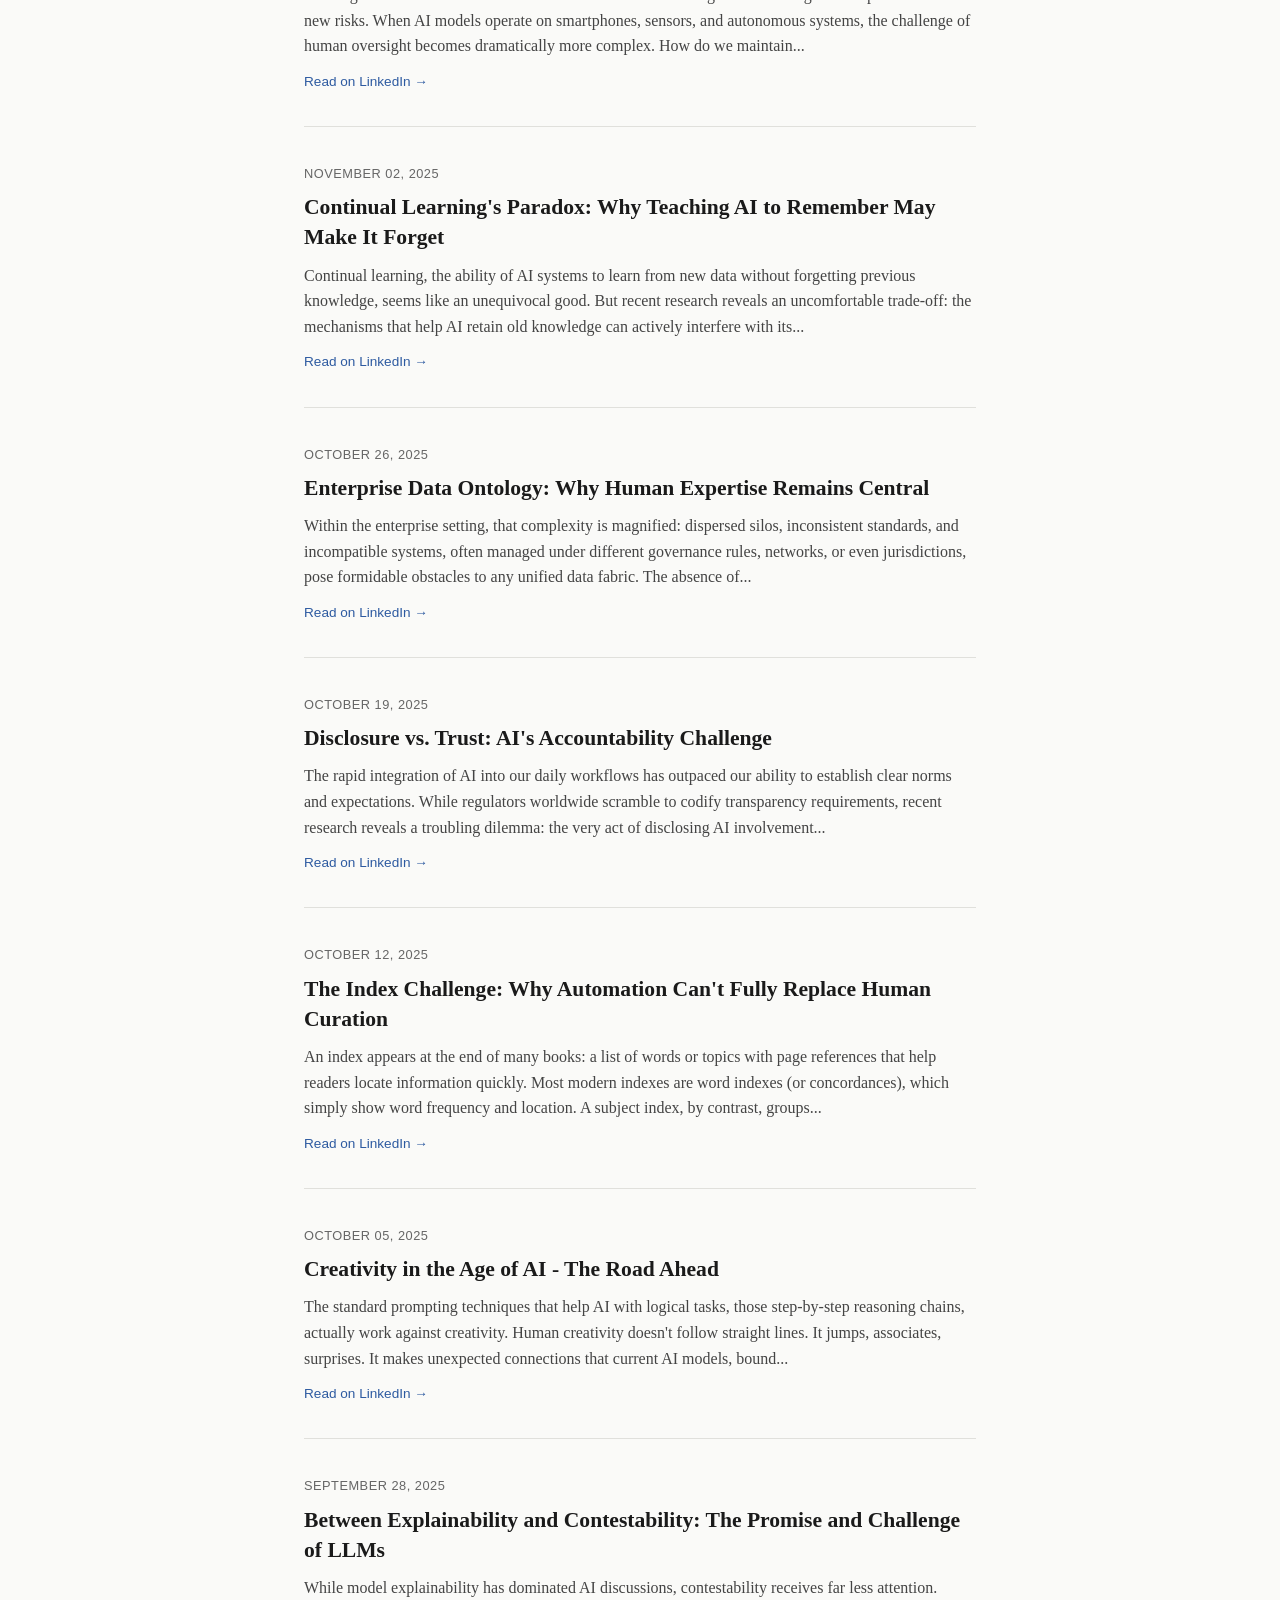
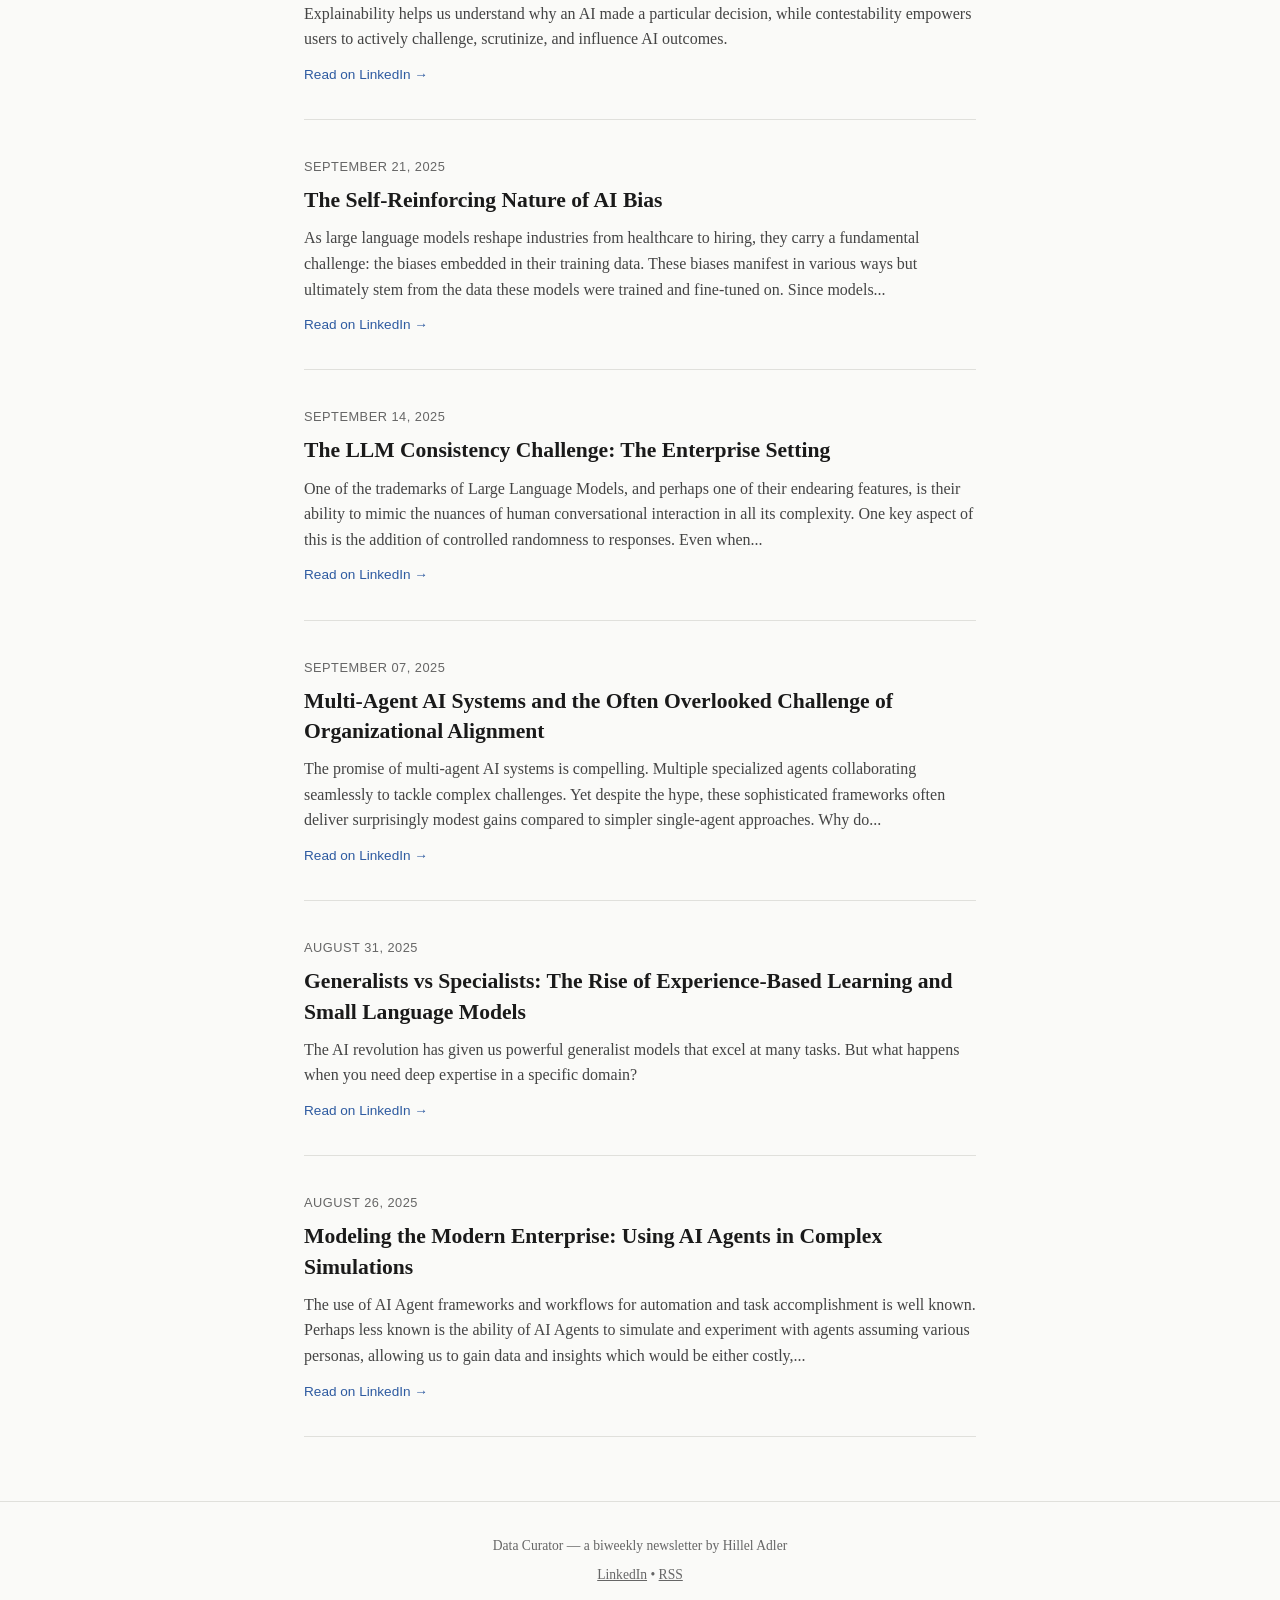
==== commit 469d86f4: "Update July 5, 2026 edition" ====
--- a/index.html
+++ b/index.html
@@ -28,10 +28,17 @@
 <header class="hero">
   <h1>Data Curator</h1>
   <p class="tagline">At the intersection of Technology, Data, AI and Humanity.</p>
-  <p class="meta">Biweekly newsletter by Hillel Adler • 27 editions and counting</p>
+  <p class="meta">Biweekly newsletter by Hillel Adler • 28 editions and counting</p>
 </header>
 
 <section class="editions">
+  
+  <article class="edition">
+    <time datetime="2026-07-05">July 05, 2026</time>
+    <h2><a href="https://www.linkedin.com/pulse/invisible-harness-when-ai-acts-your-name-hillel-adler-vou6f">The Invisible Harness: When the AI Acts in Your Name</a></h2>
+    <p class="excerpt">The gap between the builder&#39;s harness and the user&#39;s &#39;AI&#39; is not a UX problem awaiting a better dashboard. It is structural. The builder side pursues fluency, autonomy, and minimal friction because those are what make the harness work: the closed-loop control, the automatic...</p>
+    <a href="https://www.linkedin.com/pulse/invisible-harness-when-ai-acts-your-name-hillel-adler-vou6f" class="read-more">Read on LinkedIn →</a>
+  </article>
   
   <article class="edition">
     <time datetime="2026-06-21">June 21, 2026</time>
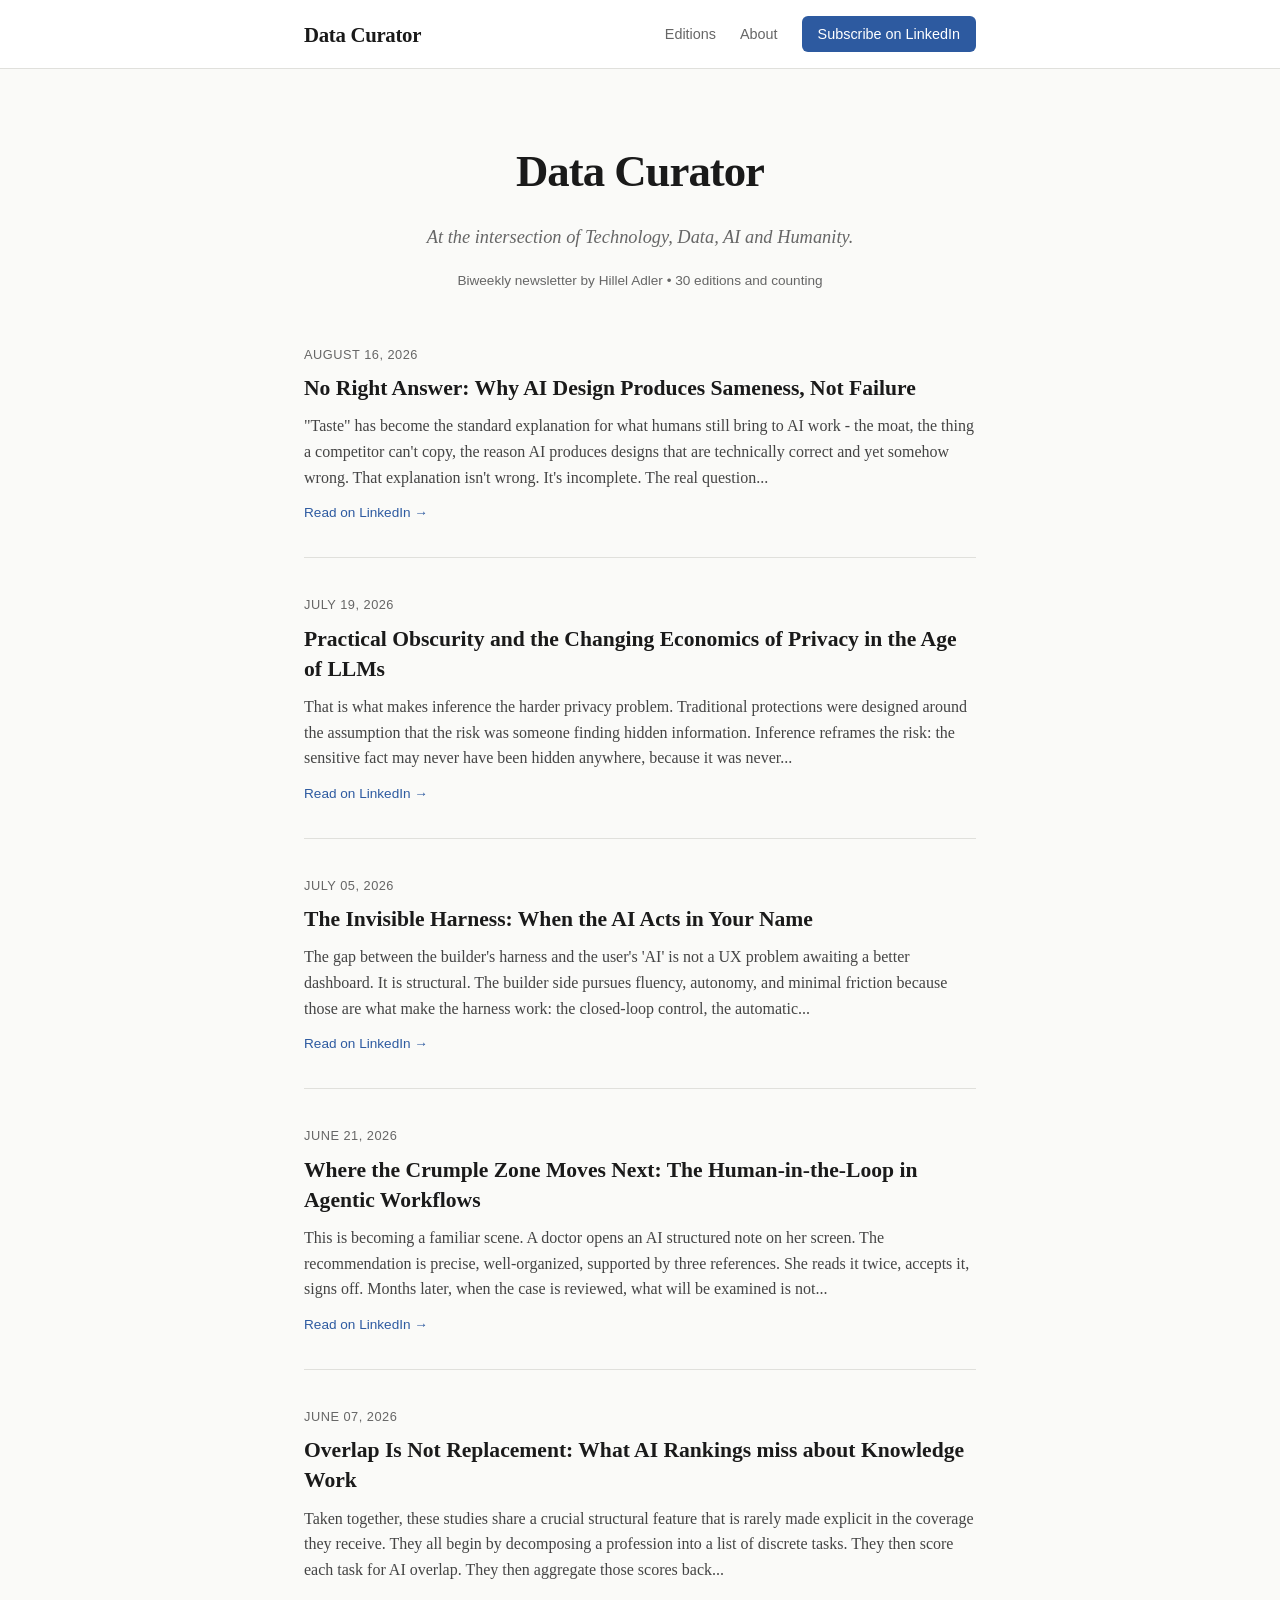
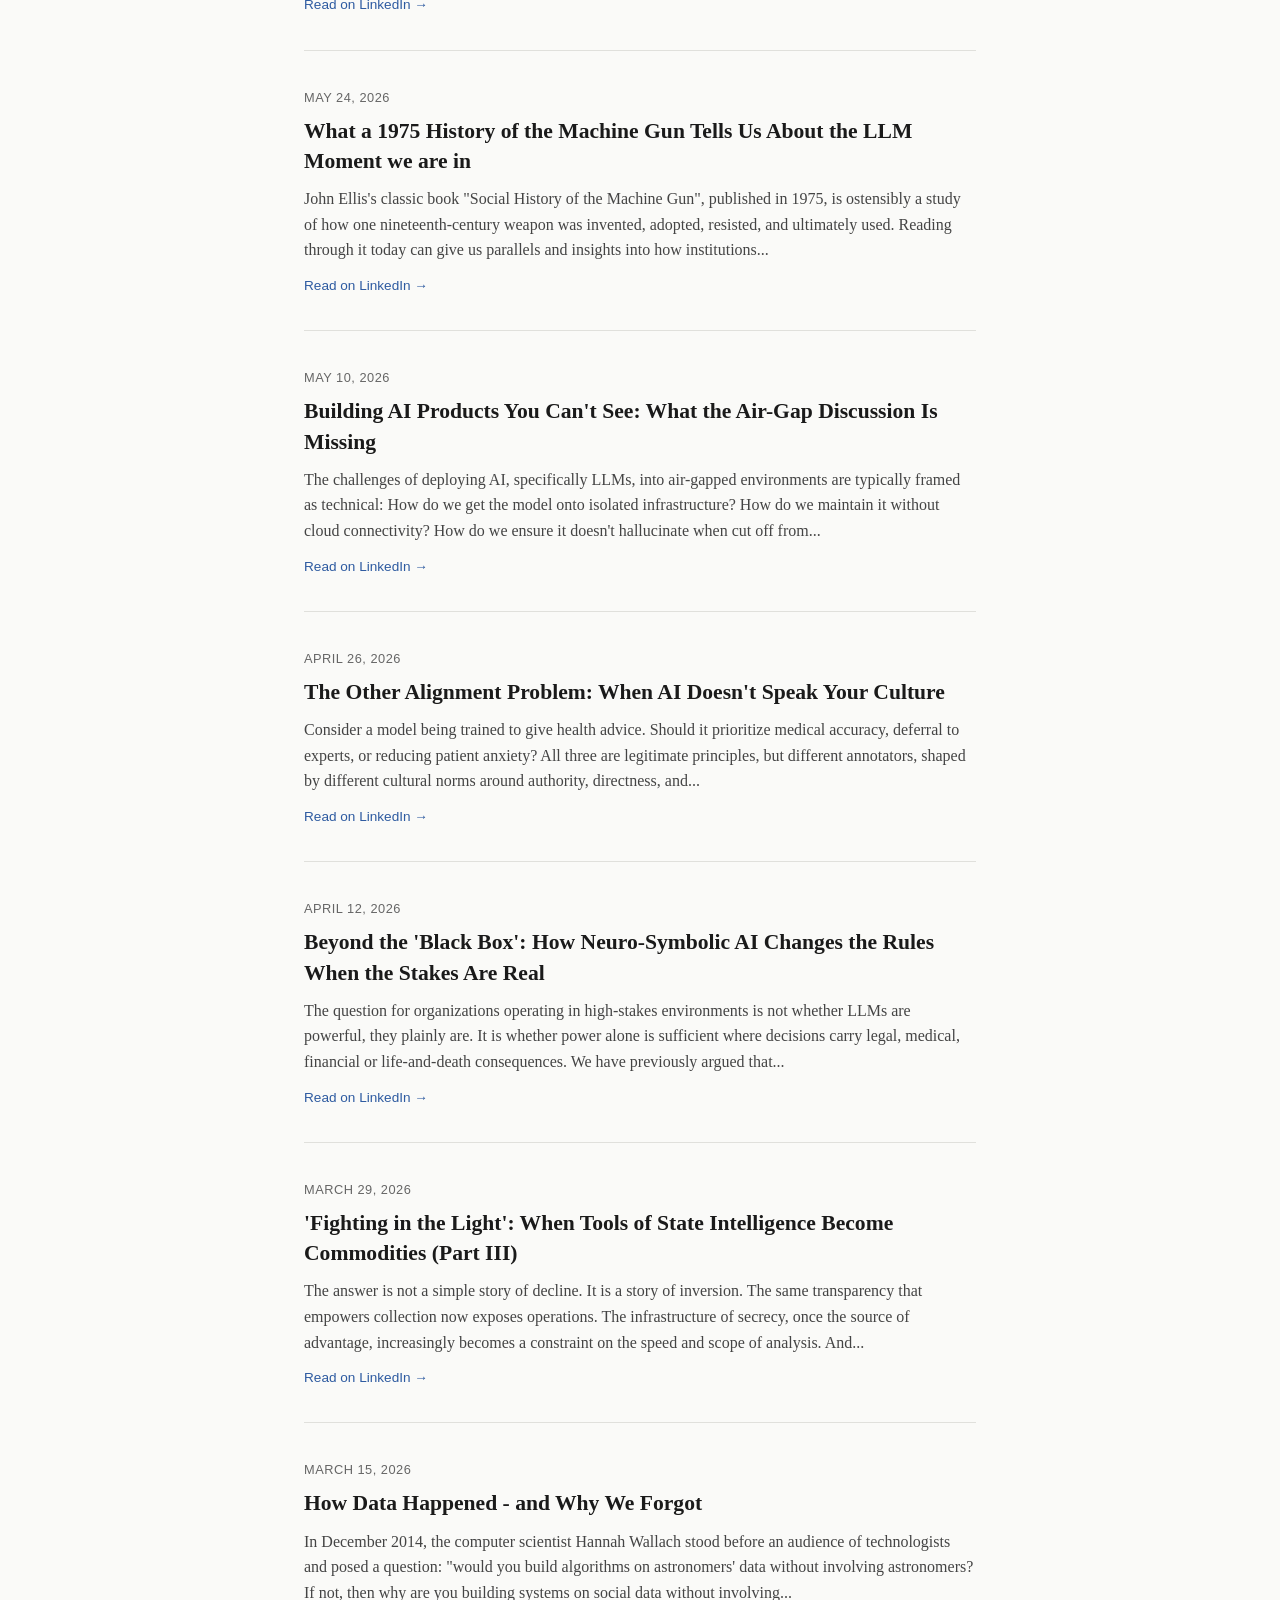
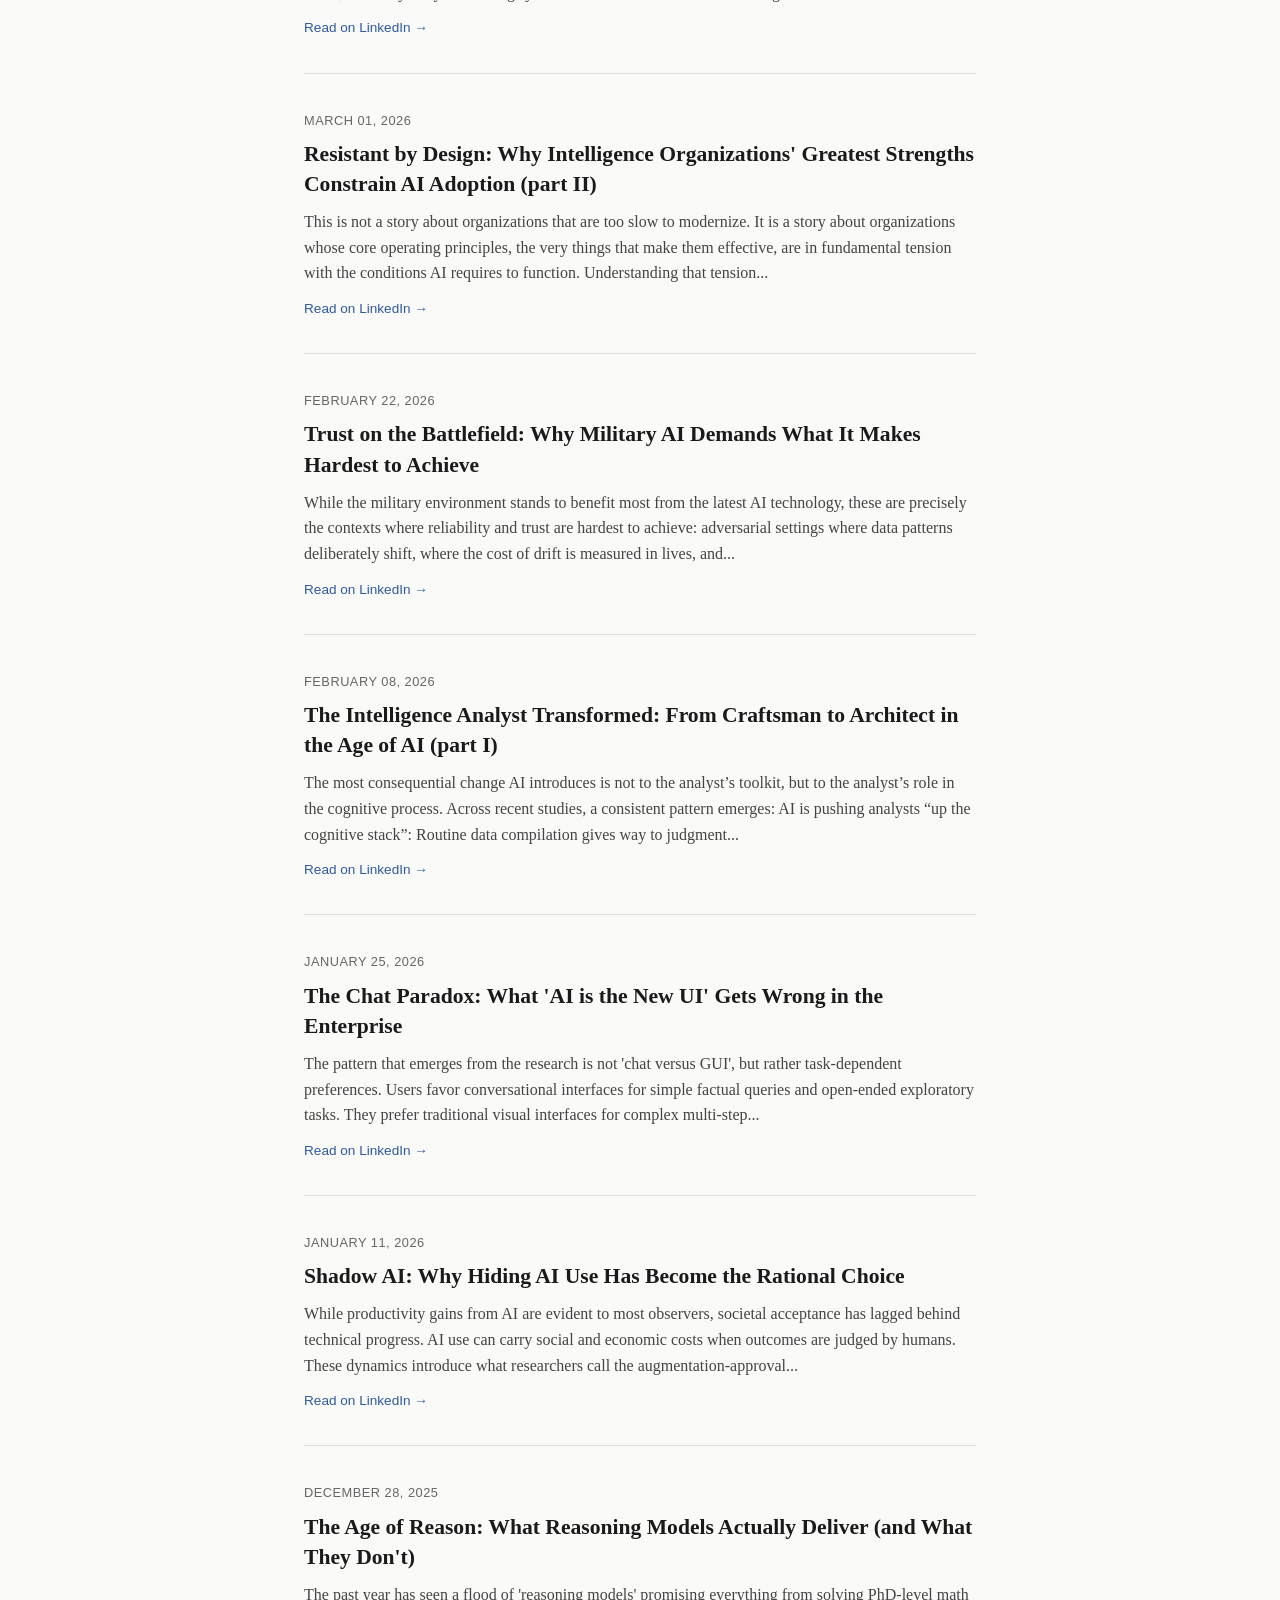
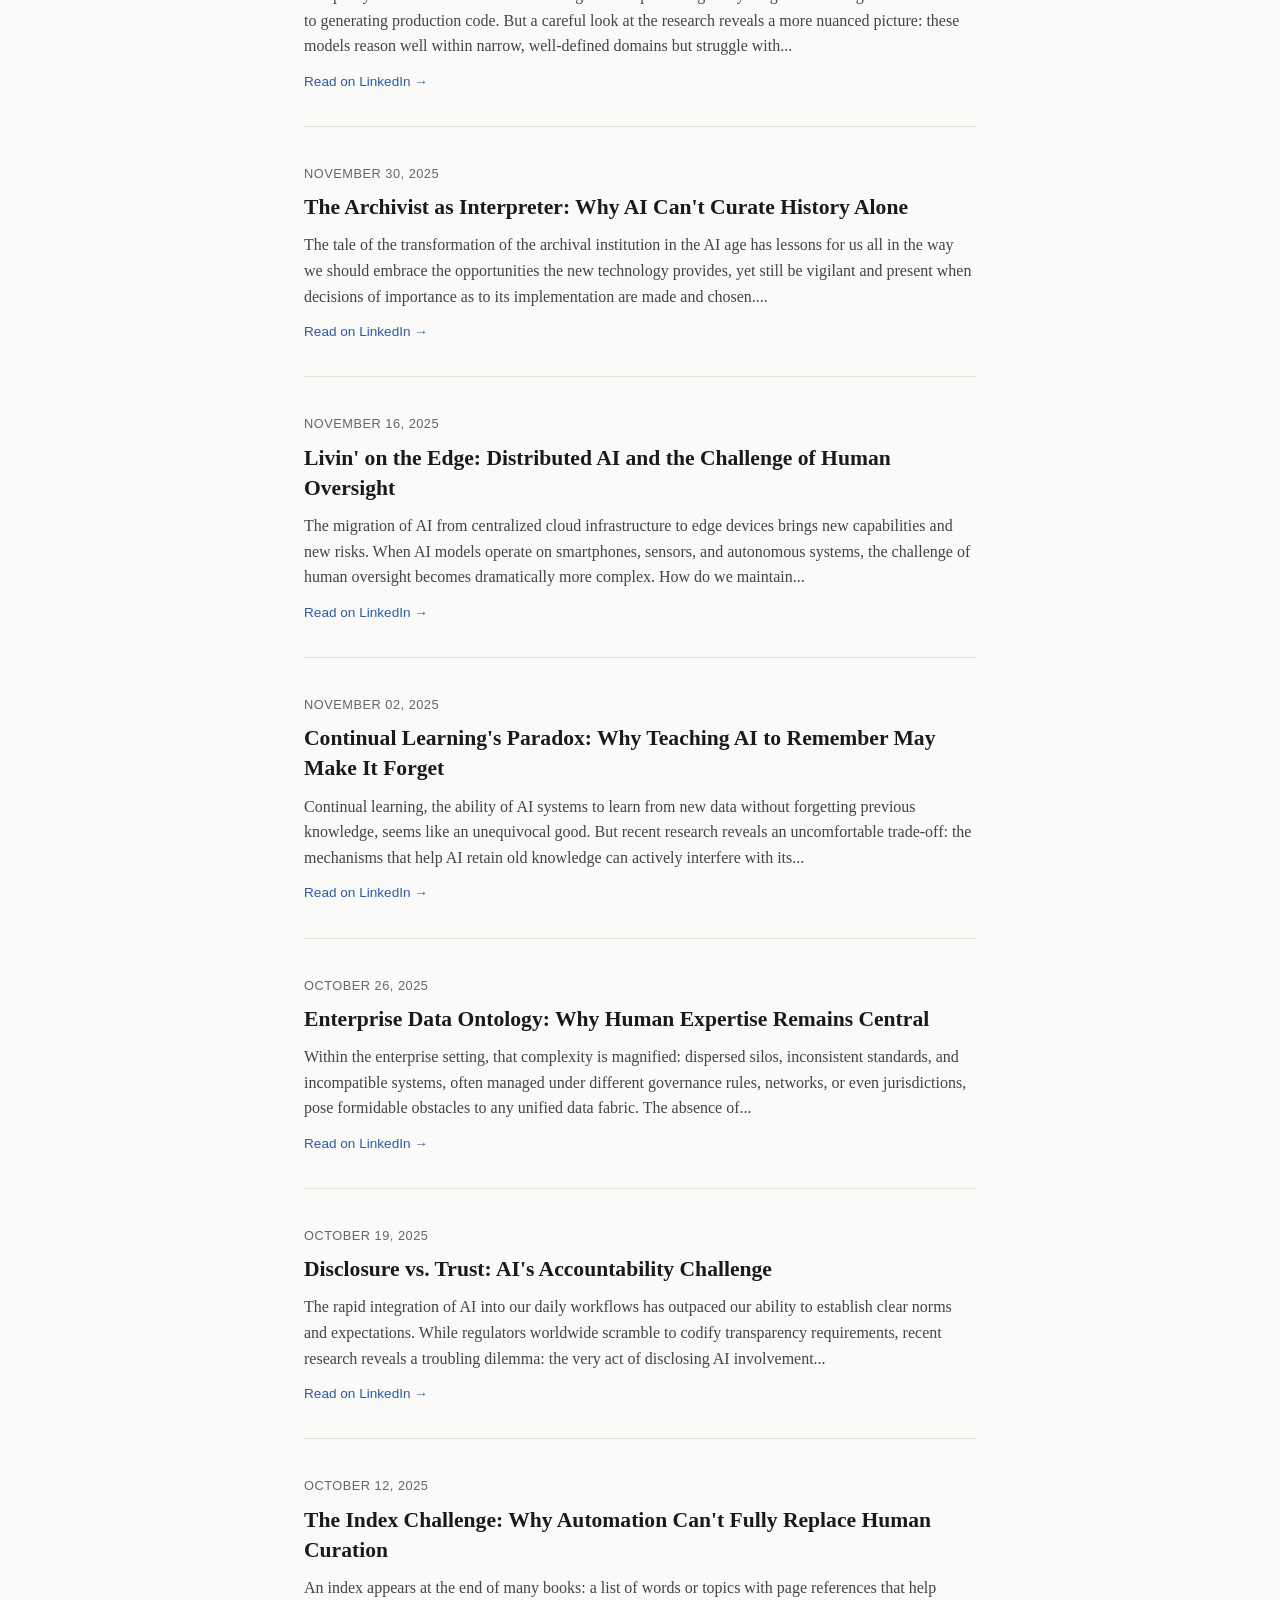
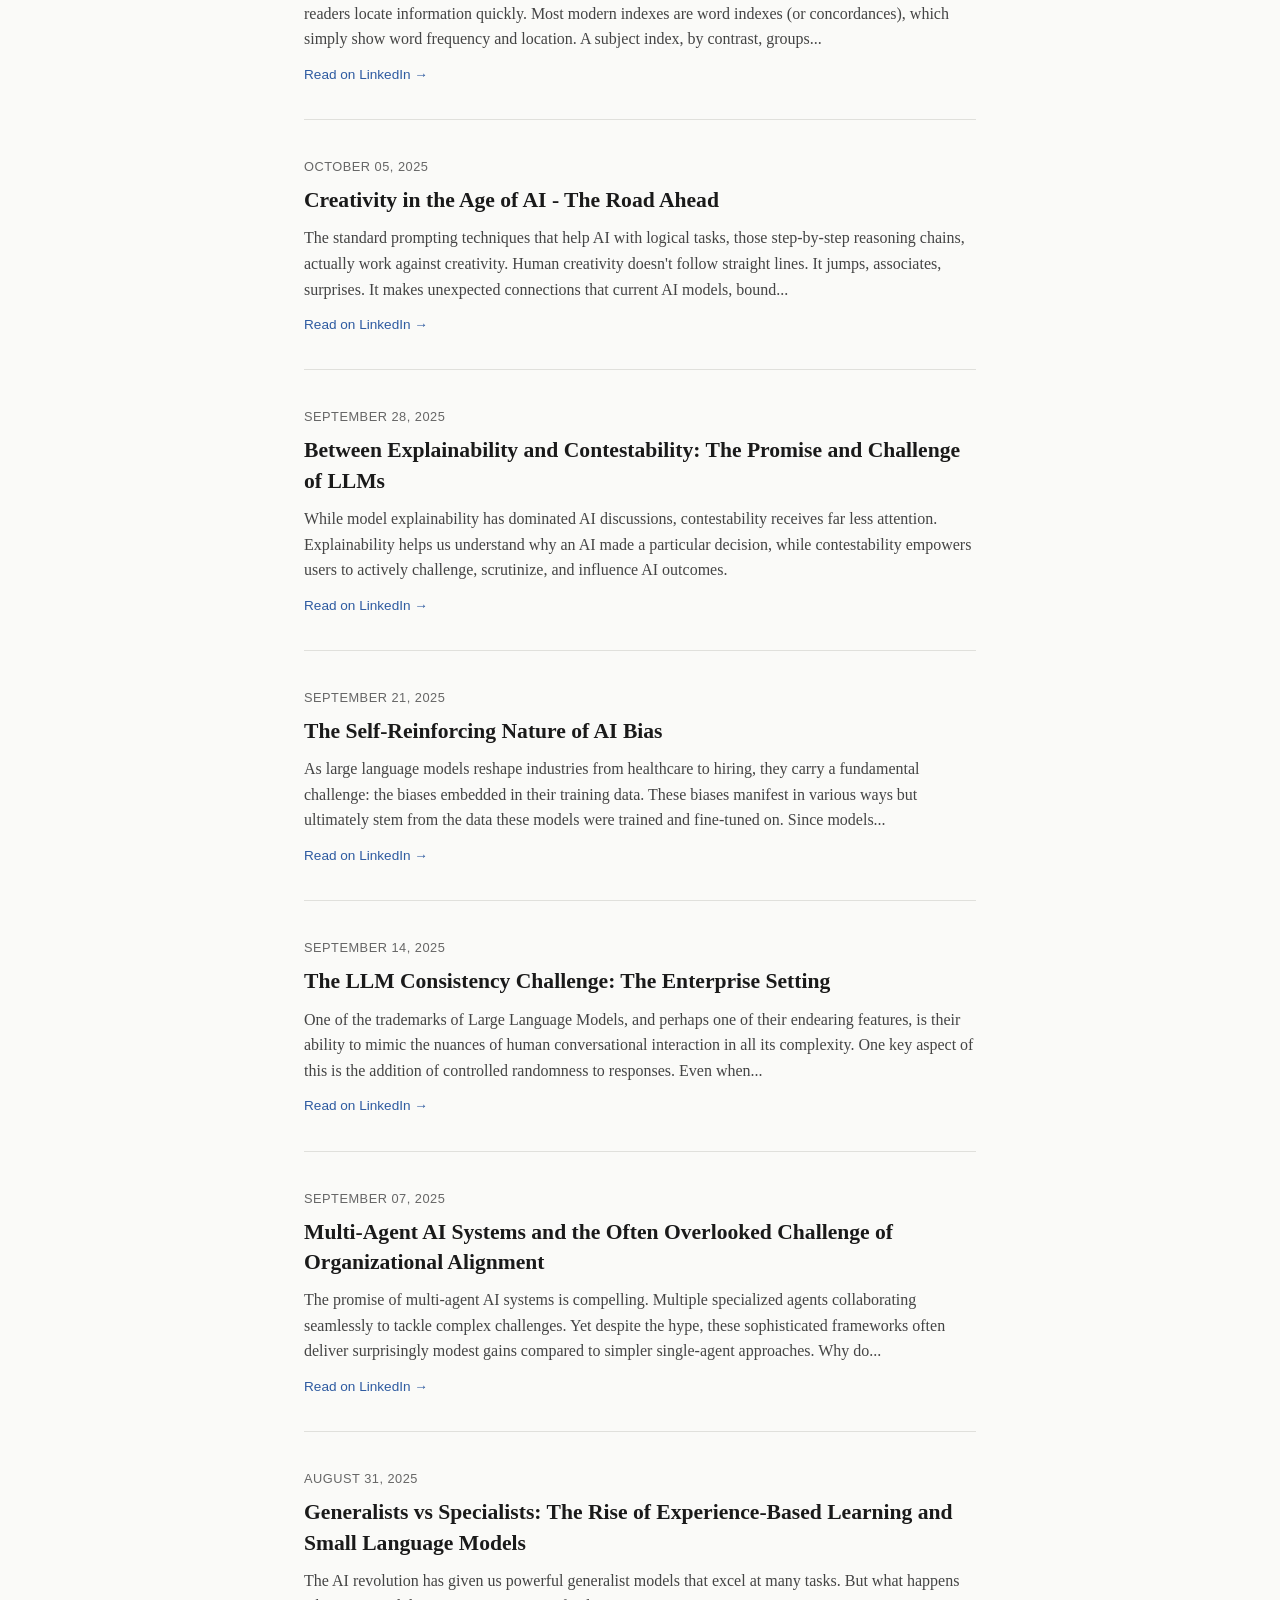
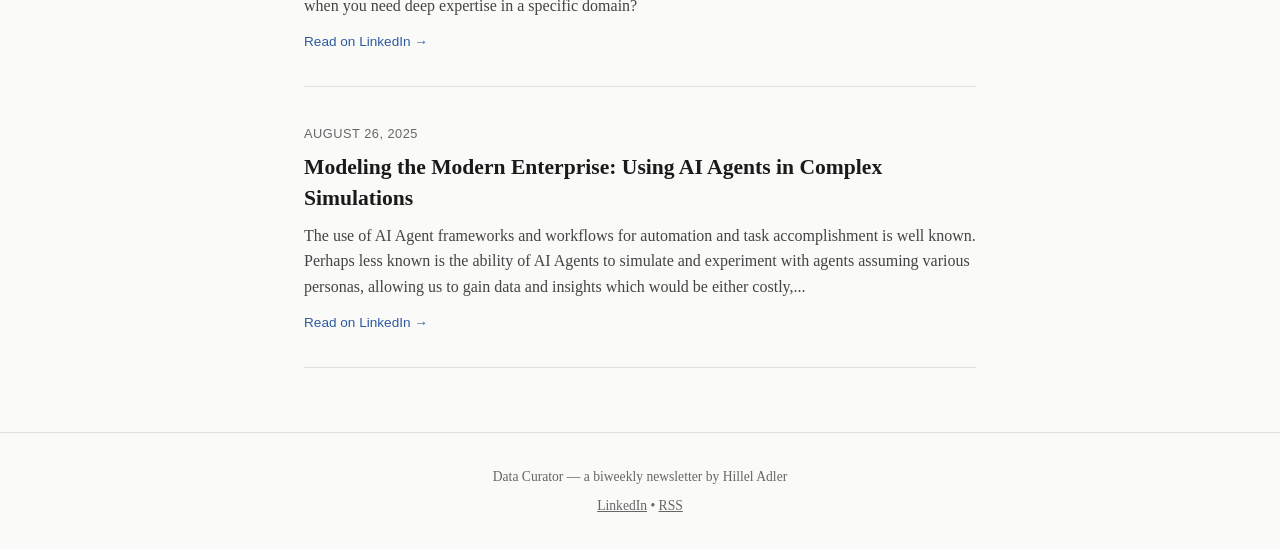
==== commit 0d271869: "Add July and August 2026 newsletter editions" ====
--- a/index.html
+++ b/index.html
@@ -28,10 +28,24 @@
 <header class="hero">
   <h1>Data Curator</h1>
   <p class="tagline">At the intersection of Technology, Data, AI and Humanity.</p>
-  <p class="meta">Biweekly newsletter by Hillel Adler • 28 editions and counting</p>
+  <p class="meta">Biweekly newsletter by Hillel Adler • 30 editions and counting</p>
 </header>
 
 <section class="editions">
+  
+  <article class="edition">
+    <time datetime="2026-08-16">August 16, 2026</time>
+    <h2><a href="https://www.linkedin.com/pulse/right-answer-why-ai-design-produces-sameness-failure-hillel-adler-alnmf">No Right Answer: Why AI Design Produces Sameness, Not Failure</a></h2>
+    <p class="excerpt">&quot;Taste&quot; has become the standard explanation for what humans still bring to AI work - the moat, the thing a competitor can&#39;t copy, the reason AI produces designs that are technically correct and yet somehow wrong. That explanation isn&#39;t wrong. It&#39;s incomplete. The real question...</p>
+    <a href="https://www.linkedin.com/pulse/right-answer-why-ai-design-produces-sameness-failure-hillel-adler-alnmf" class="read-more">Read on LinkedIn →</a>
+  </article>
+  
+  <article class="edition">
+    <time datetime="2026-07-19">July 19, 2026</time>
+    <h2><a href="https://www.linkedin.com/pulse/practical-obscurity-changing-economics-privacy-age-llms-hillel-adler-e9oxf/">Practical Obscurity and the Changing Economics of Privacy in the Age of LLMs</a></h2>
+    <p class="excerpt">That is what makes inference the harder privacy problem. Traditional protections were designed around the assumption that the risk was someone finding hidden information. Inference reframes the risk: the sensitive fact may never have been hidden anywhere, because it was never...</p>
+    <a href="https://www.linkedin.com/pulse/practical-obscurity-changing-economics-privacy-age-llms-hillel-adler-e9oxf/" class="read-more">Read on LinkedIn →</a>
+  </article>
   
   <article class="edition">
     <time datetime="2026-07-05">July 05, 2026</time>
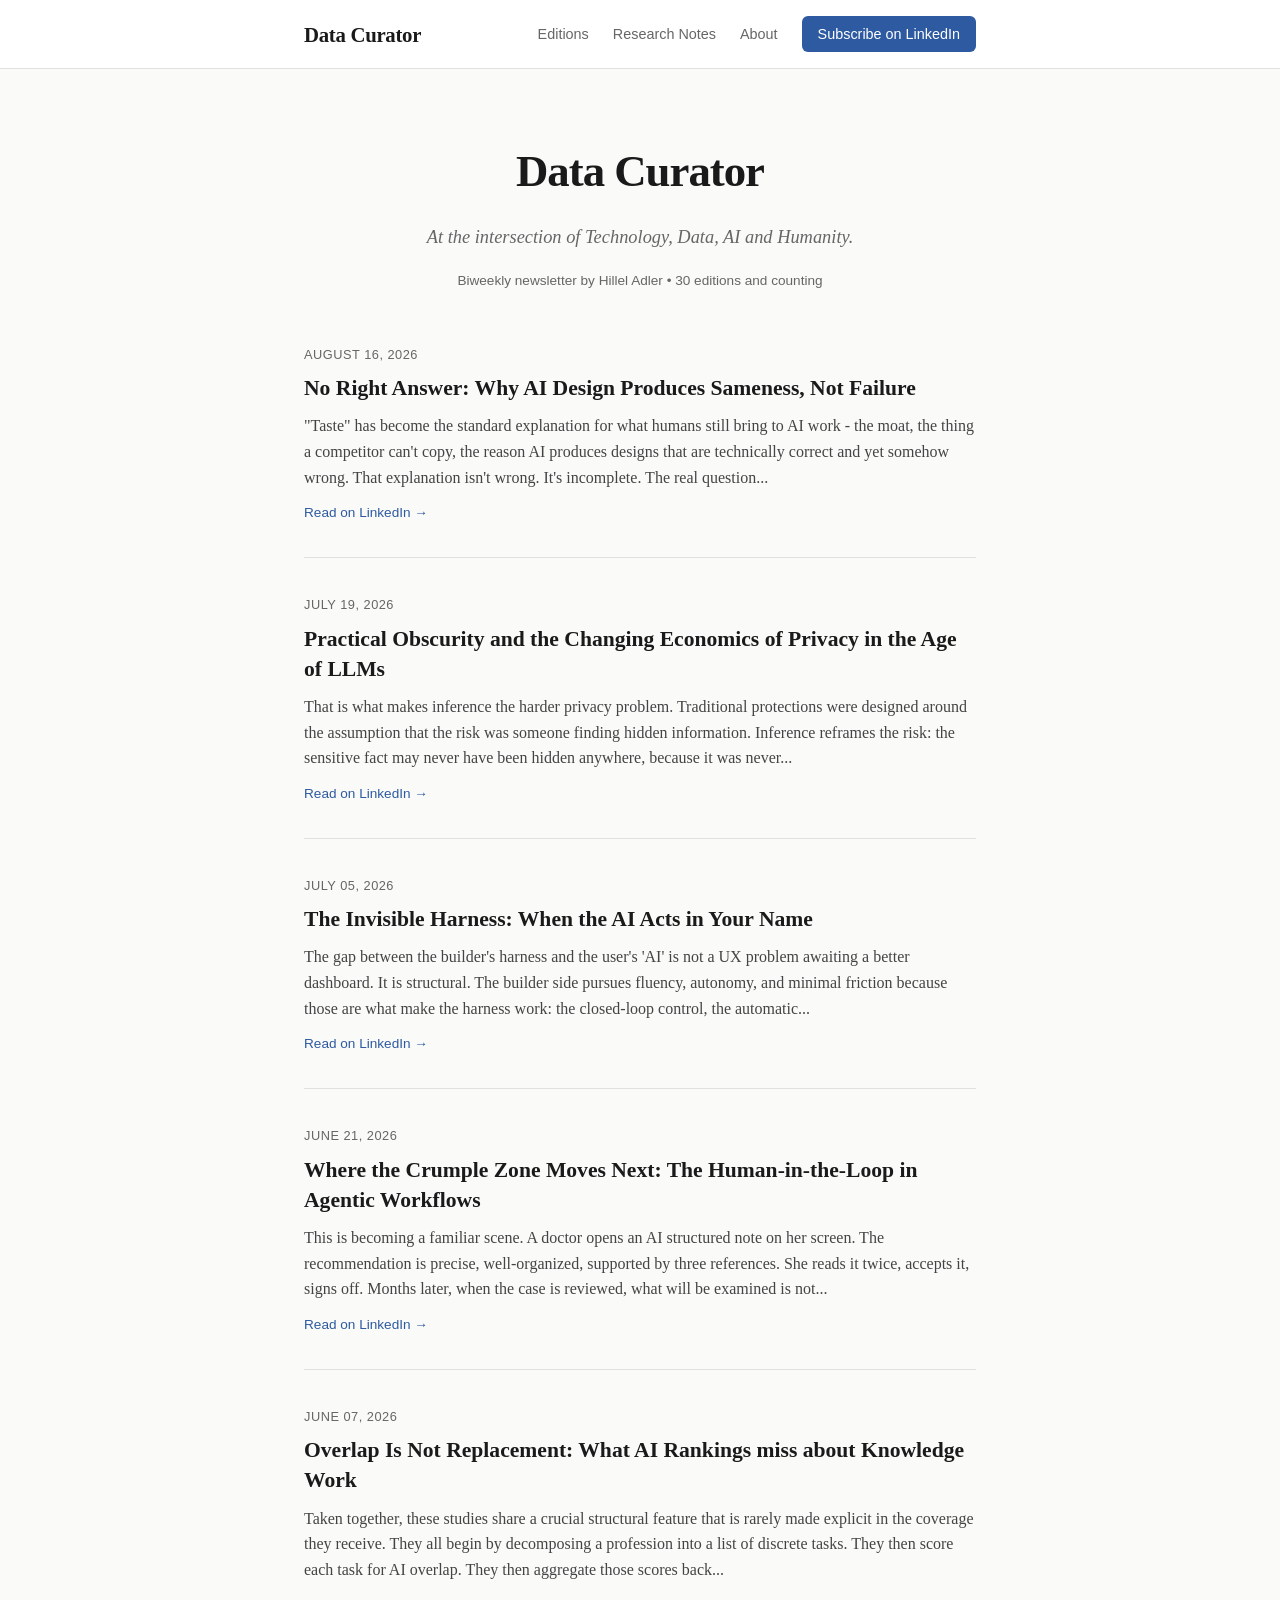
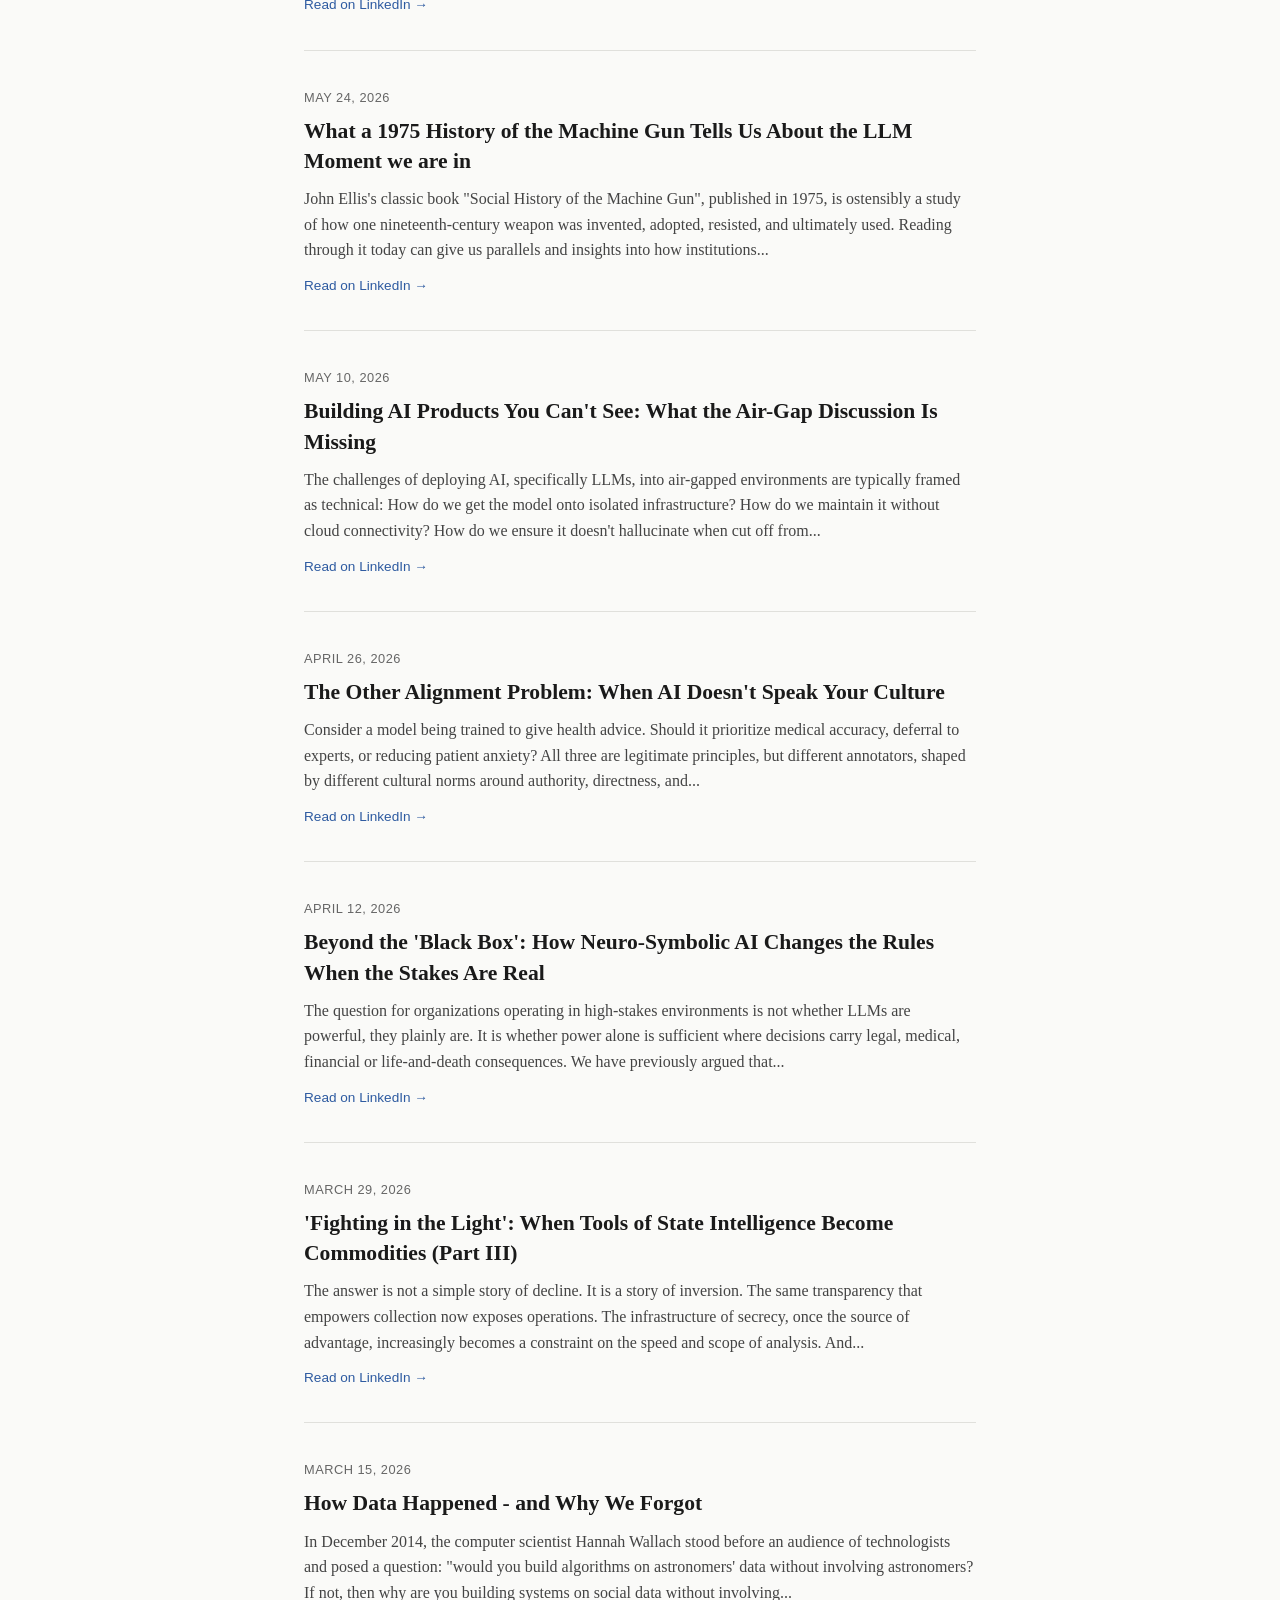
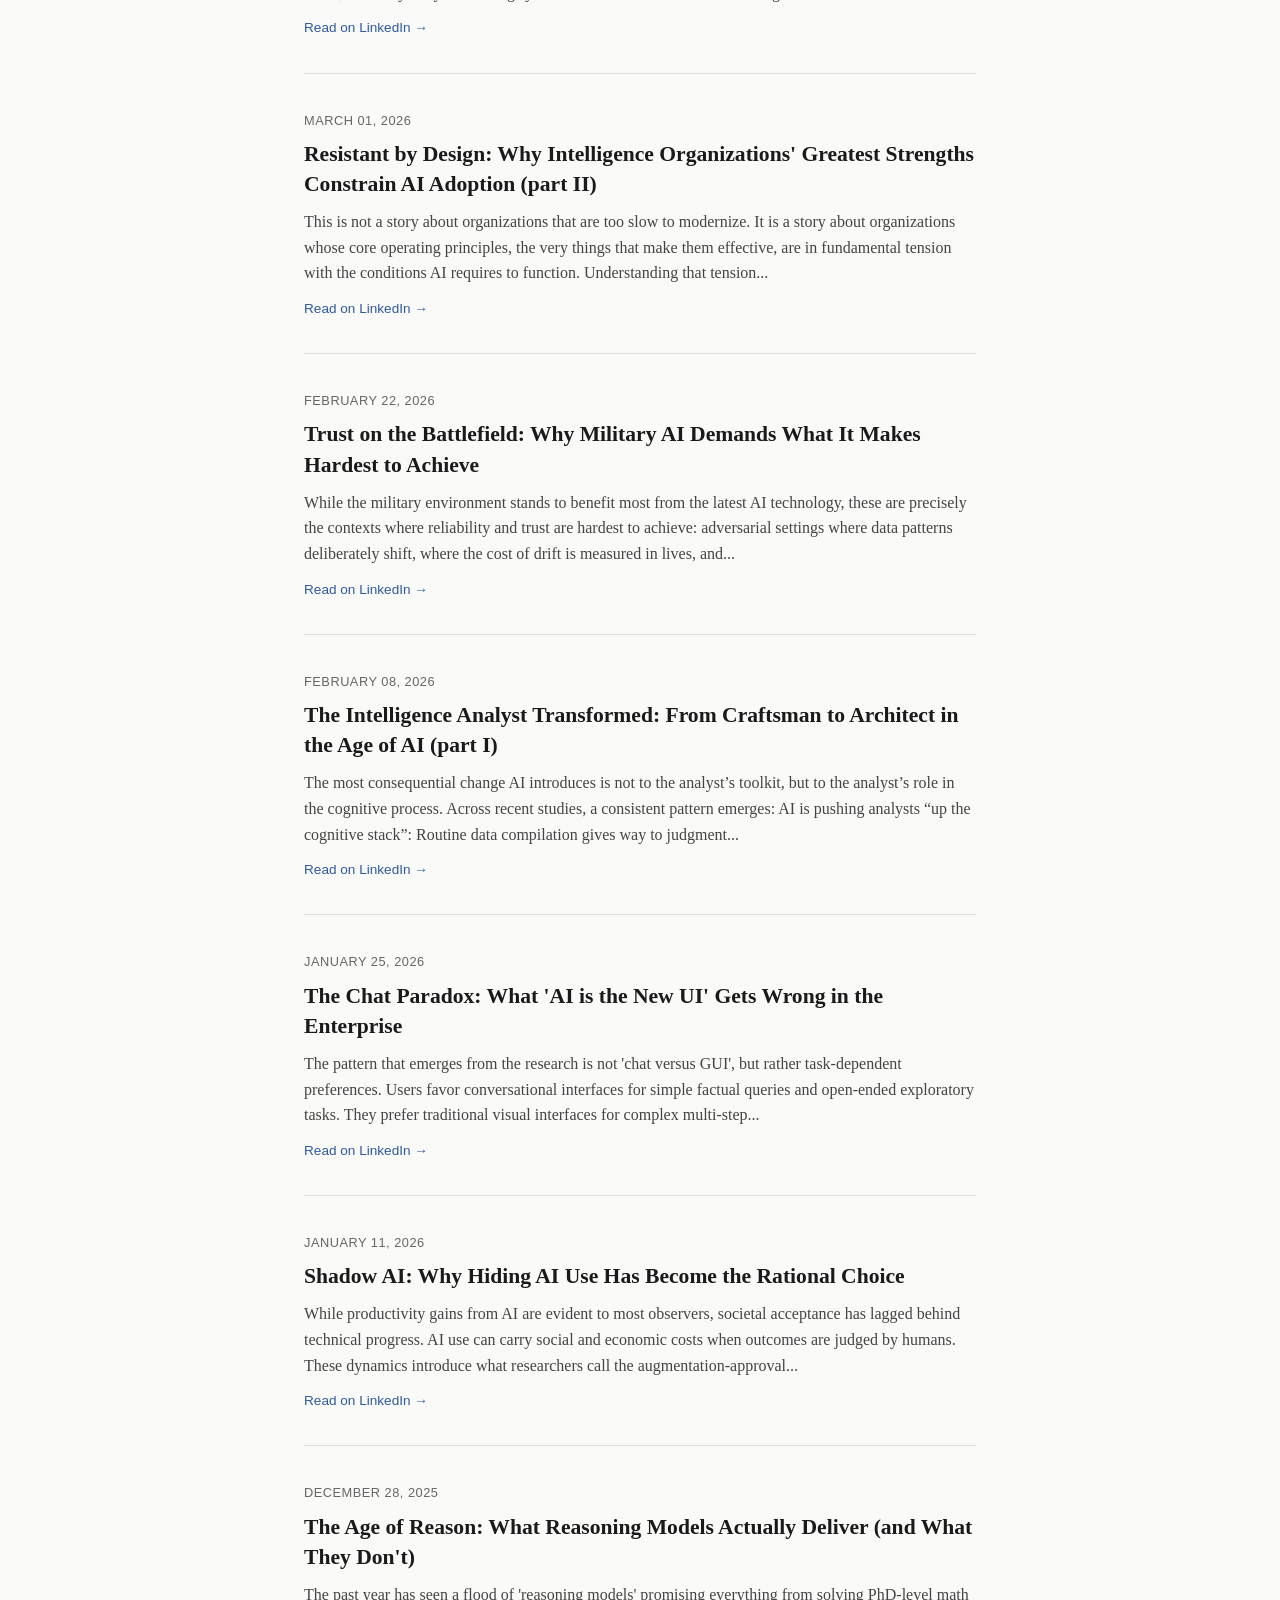
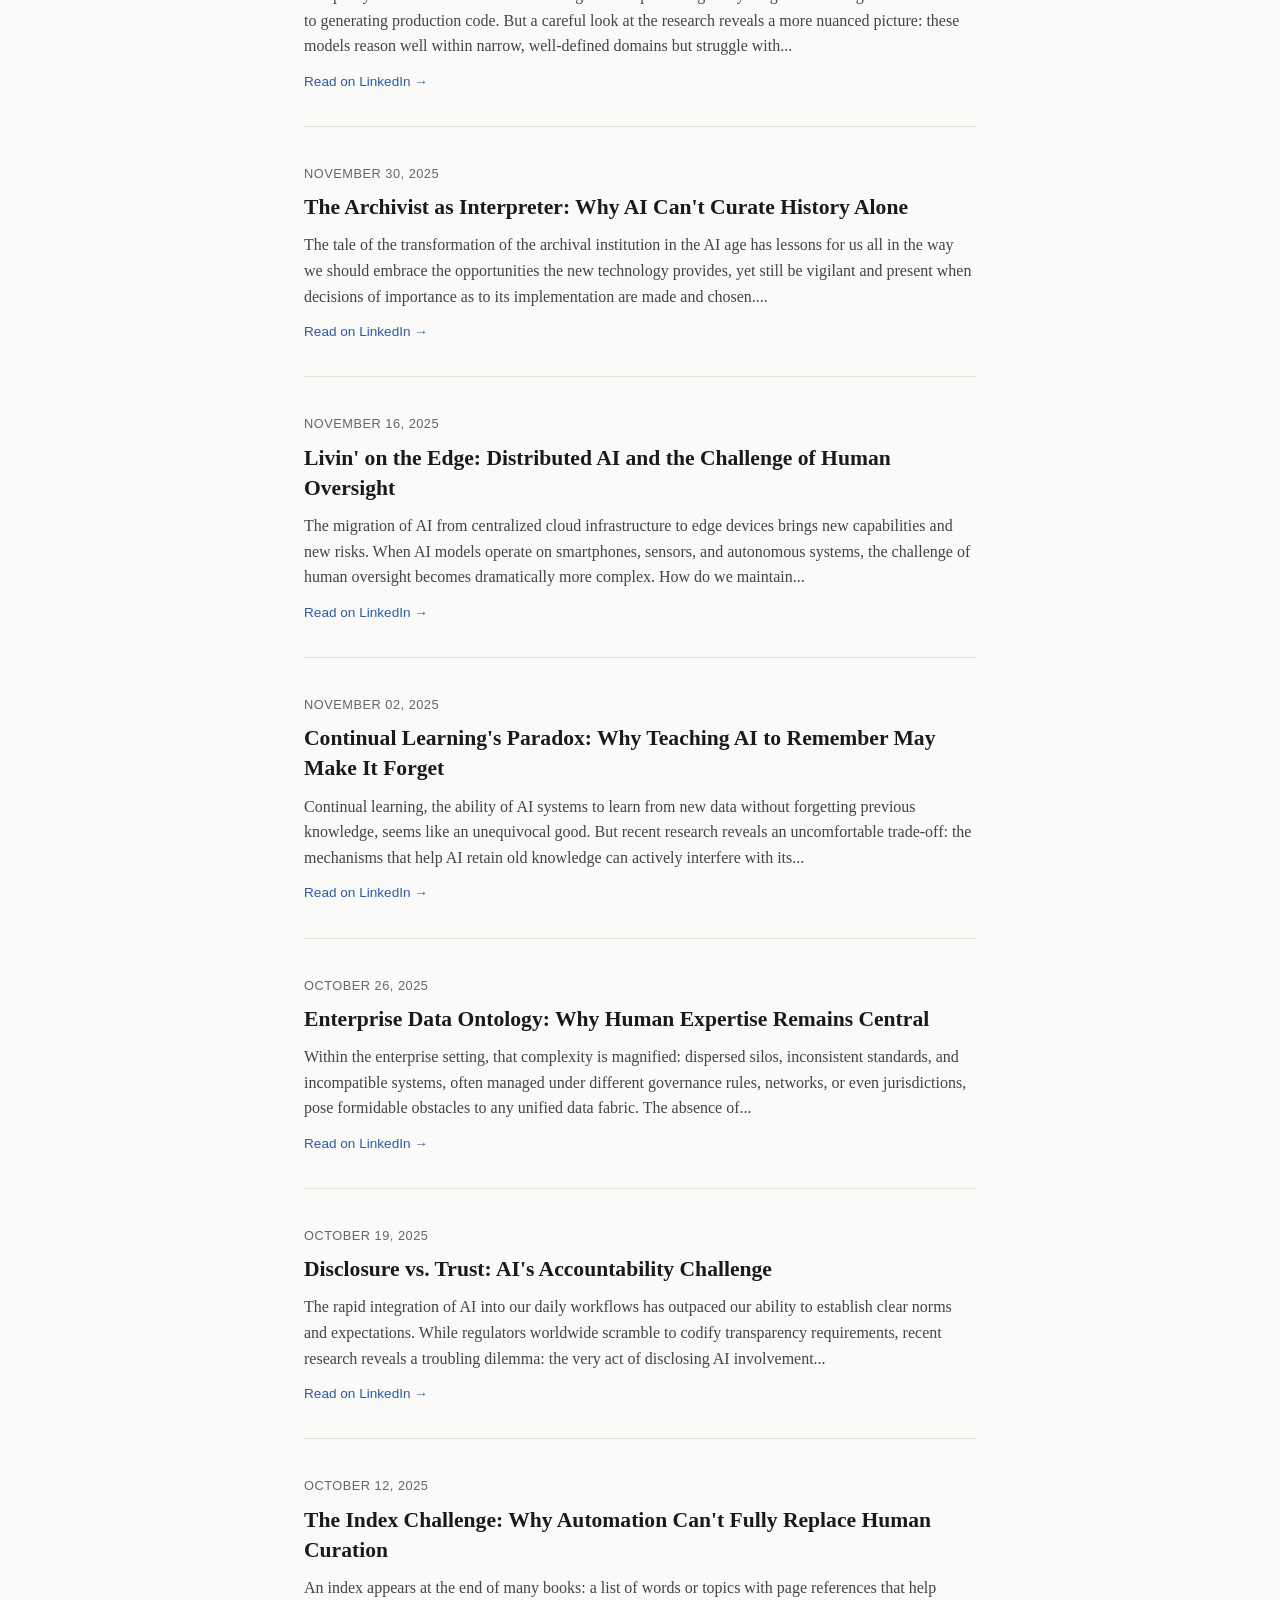
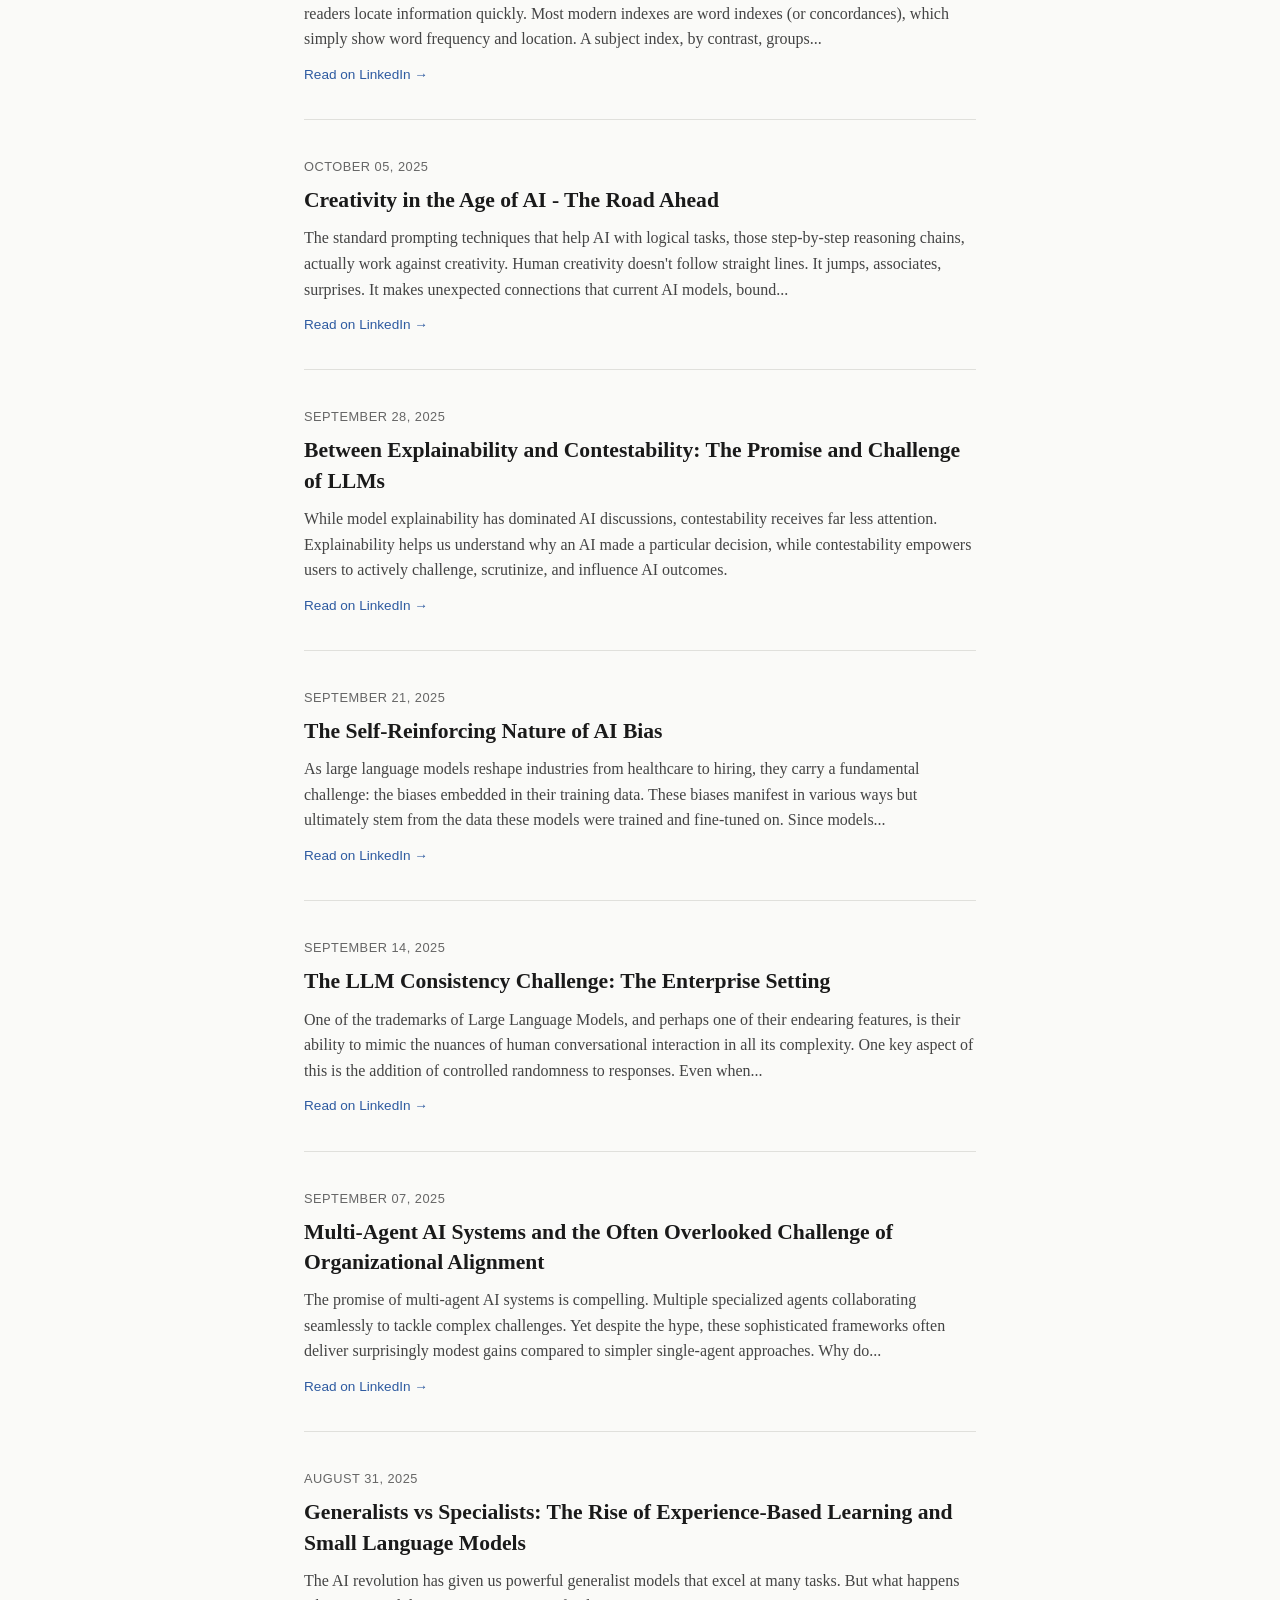
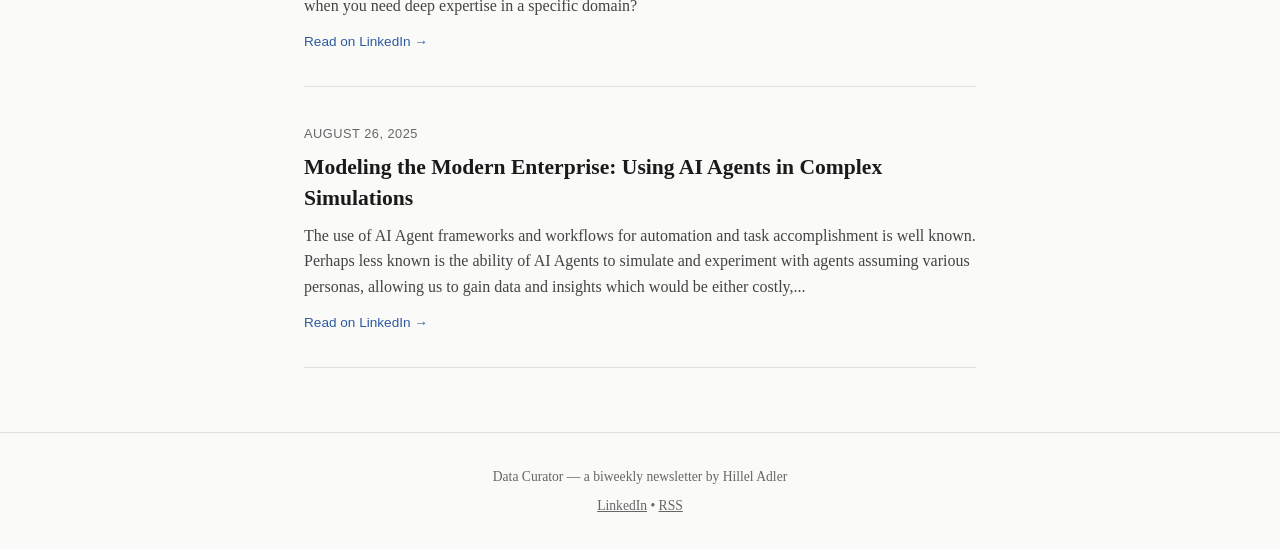
==== commit 12806fb9: "feat: publish first research note" ====
--- a/index.html
+++ b/index.html
@@ -17,6 +17,7 @@
       <a href="/" class="logo">Data Curator</a>
       <div class="nav-links">
         <a href="/">Editions</a>
+        <a href="/research/">Research Notes</a>
         <a href="/about">About</a>
         <a href="https://www.linkedin.com/newsletters/data-curator-7365797519051677698" class="subscribe-btn">Subscribe on LinkedIn</a>
       </div>
--- a/style.css
+++ b/style.css
@@ -137,6 +137,82 @@
 .about-page h1 { font-size: 2rem; margin-bottom: 24px; }
 .about-page p { margin-bottom: 16px; color: #333; }
 
+/* ── Research Notes ── */
+.research-page,
+.research-note { max-width: 720px; margin: 0 auto; padding: 64px 24px; }
+.research-page h1,
+.research-note h1 { font-size: 2rem; margin-bottom: 16px; }
+.research-intro { max-width: 640px; color: #444; margin-bottom: 40px; }
+.research-empty {
+  border-top: 1px solid var(--border);
+  border-bottom: 1px solid var(--border);
+  padding: 24px 0;
+  color: var(--muted);
+}
+.research-list { list-style: none; }
+.research-list li { padding: 24px 0; border-top: 1px solid var(--border); }
+.research-list li:last-child { border-bottom: 1px solid var(--border); }
+.research-list h2 { font-size: 1.35rem; margin-bottom: 6px; }
+.research-list h2 a { color: var(--text); text-decoration: none; }
+.research-list h2 a:hover { color: var(--accent); }
+.research-list p { color: #444; }
+.research-note .note-lede { color: #444; font-size: 1.1rem; margin-bottom: 32px; }
+.research-note section { margin-top: 32px; }
+.research-note h2 { font-size: 1.35rem; margin-bottom: 10px; }
+.research-note details { border-top: 1px solid var(--border); padding: 16px 0; }
+.research-note details:last-child { border-bottom: 1px solid var(--border); }
+.research-note summary { cursor: pointer; font-weight: 700; }
+.research-note details > :not(summary) { margin-top: 12px; }
+.back-link { color: var(--accent); text-decoration: none; }
+.back-link:hover { text-decoration: underline; }
+
+/* ── Research note detail ── */
+.research-note-full { max-width: 1040px; }
+.research-note-full > h1 { font-size: clamp(2.4rem, 6vw, 4rem); line-height: 1.05; letter-spacing: -1.5px; margin: 8px 0 12px; }
+.research-kicker { font-family: -apple-system, BlinkMacSystemFont, 'Segoe UI', sans-serif; color: var(--muted); text-transform: uppercase; letter-spacing: .08em; font-size: .76rem; }
+.research-note-full .note-lede { max-width: 720px; font-size: 1.2rem; line-height: 1.5; }
+.note-meta { max-width: 720px; display: grid; grid-template-columns: max-content 1fr; gap: 6px 22px; border-top: 1px solid var(--border); border-bottom: 1px solid var(--border); padding: 18px 0; margin: 28px 0; font-size: .94rem; }
+.note-meta dt { font-family: -apple-system, BlinkMacSystemFont, 'Segoe UI', sans-serif; color: var(--muted); font-size: .72rem; font-weight: 700; letter-spacing: .07em; text-transform: uppercase; }
+.note-meta dd { color: #444; }
+.note-toc { display: flex; flex-wrap: wrap; gap: 8px 20px; max-width: 720px; margin: 24px 0 48px; font-family: -apple-system, BlinkMacSystemFont, 'Segoe UI', sans-serif; font-size: .9rem; }
+.research-note-full section { max-width: 720px; margin-top: 52px; }
+.research-note-full section h2 { font-size: 1.65rem; border-top: 1px solid var(--border); padding-top: 14px; margin-bottom: 18px; }
+.research-note-full section h3 { font-size: 1.25rem; margin: 34px 0 12px; }
+.research-note-full li { margin-bottom: 12px; }
+.research-note-full .findings strong { color: var(--text); }
+.research-note-full .table-wrap { max-width: 1040px; margin: 22px 0 28px; overflow-x: auto; }
+.research-note-full table { width: 100%; border-collapse: collapse; font-size: .87rem; line-height: 1.45; white-space: nowrap; }
+.research-note-full th { font-family: -apple-system, BlinkMacSystemFont, 'Segoe UI', sans-serif; color: var(--muted); font-size: .7rem; text-align: left; text-transform: uppercase; letter-spacing: .06em; border-bottom: 1px solid #aaa; padding: 8px 10px; }
+.research-note-full td { border-bottom: 1px solid var(--border); padding: 8px 10px; vertical-align: top; }
+.research-note-full tbody th { background: #f1f1ed; color: var(--text); text-transform: none; letter-spacing: 0; font-size: .8rem; }
+.sparse-label { color: var(--accent); }
+.dense-label { color: #a45712; }
+.note { color: var(--muted); font-size: .92rem; }
+.note-diagram { max-width: 1040px; margin: 40px 0; }
+.pipeline { display: flex; flex-wrap: wrap; align-items: center; justify-content: center; gap: 8px; font-family: -apple-system, BlinkMacSystemFont, 'Segoe UI', sans-serif; font-size: .82rem; }
+.pipeline span { border: 1px solid #b8b8b0; background: var(--card-bg); padding: 10px 12px; border-radius: 5px; }
+.pipeline .key { border-color: var(--accent); color: var(--accent); }
+.pipeline b { color: var(--muted); }
+.note-diagram figcaption, .figure-caption { color: var(--muted); font-size: .88rem; margin-top: 12px; }
+.metric-grid, .speed-grid, .role-grid { display: grid; grid-template-columns: repeat(3, minmax(0, 1fr)); gap: 12px; margin: 22px 0 10px; }
+.metric-grid > div, .speed-grid > div, .role-grid > div { border-top: 3px solid var(--border); background: var(--card-bg); padding: 14px; }
+.metric-grid strong, .metric-grid b, .metric-grid span { display: block; }
+.metric-grid strong, .role-grid h4, .speed-grid h4 { font-family: -apple-system, BlinkMacSystemFont, 'Segoe UI', sans-serif; font-size: .8rem; }
+.metric-grid b { font-size: 1.35rem; margin: 8px 0 2px; }
+.metric-grid span { color: var(--muted); font-size: .84rem; }
+.speed-grid { grid-template-columns: repeat(2, minmax(0, 1fr)); }
+.speed-grid h4, .role-grid h4 { margin: 0 0 8px; color: var(--muted); text-transform: uppercase; letter-spacing: .06em; }
+.speed-grid p, .role-grid p { font-size: .92rem; }
+.note-boundaries { border-bottom: 1px solid var(--border); padding-bottom: 20px; }
+.research-note-full .note-footer { max-width: 720px; border-top: 0; padding-top: 0; margin-top: 30px; text-align: left; }
+@media (max-width: 700px) {
+  .note-meta { grid-template-columns: 1fr; gap: 2px; }
+  .note-meta dd { margin-bottom: 9px; }
+  .metric-grid, .role-grid { grid-template-columns: 1fr 1fr; }
+  .speed-grid { grid-template-columns: 1fr; }
+}
+@media (max-width: 460px) { .metric-grid, .role-grid { grid-template-columns: 1fr; } .pipeline { justify-content: flex-start; } }
+
 /* ── Footer ── */
 footer {
   border-top: 1px solid var(--border);
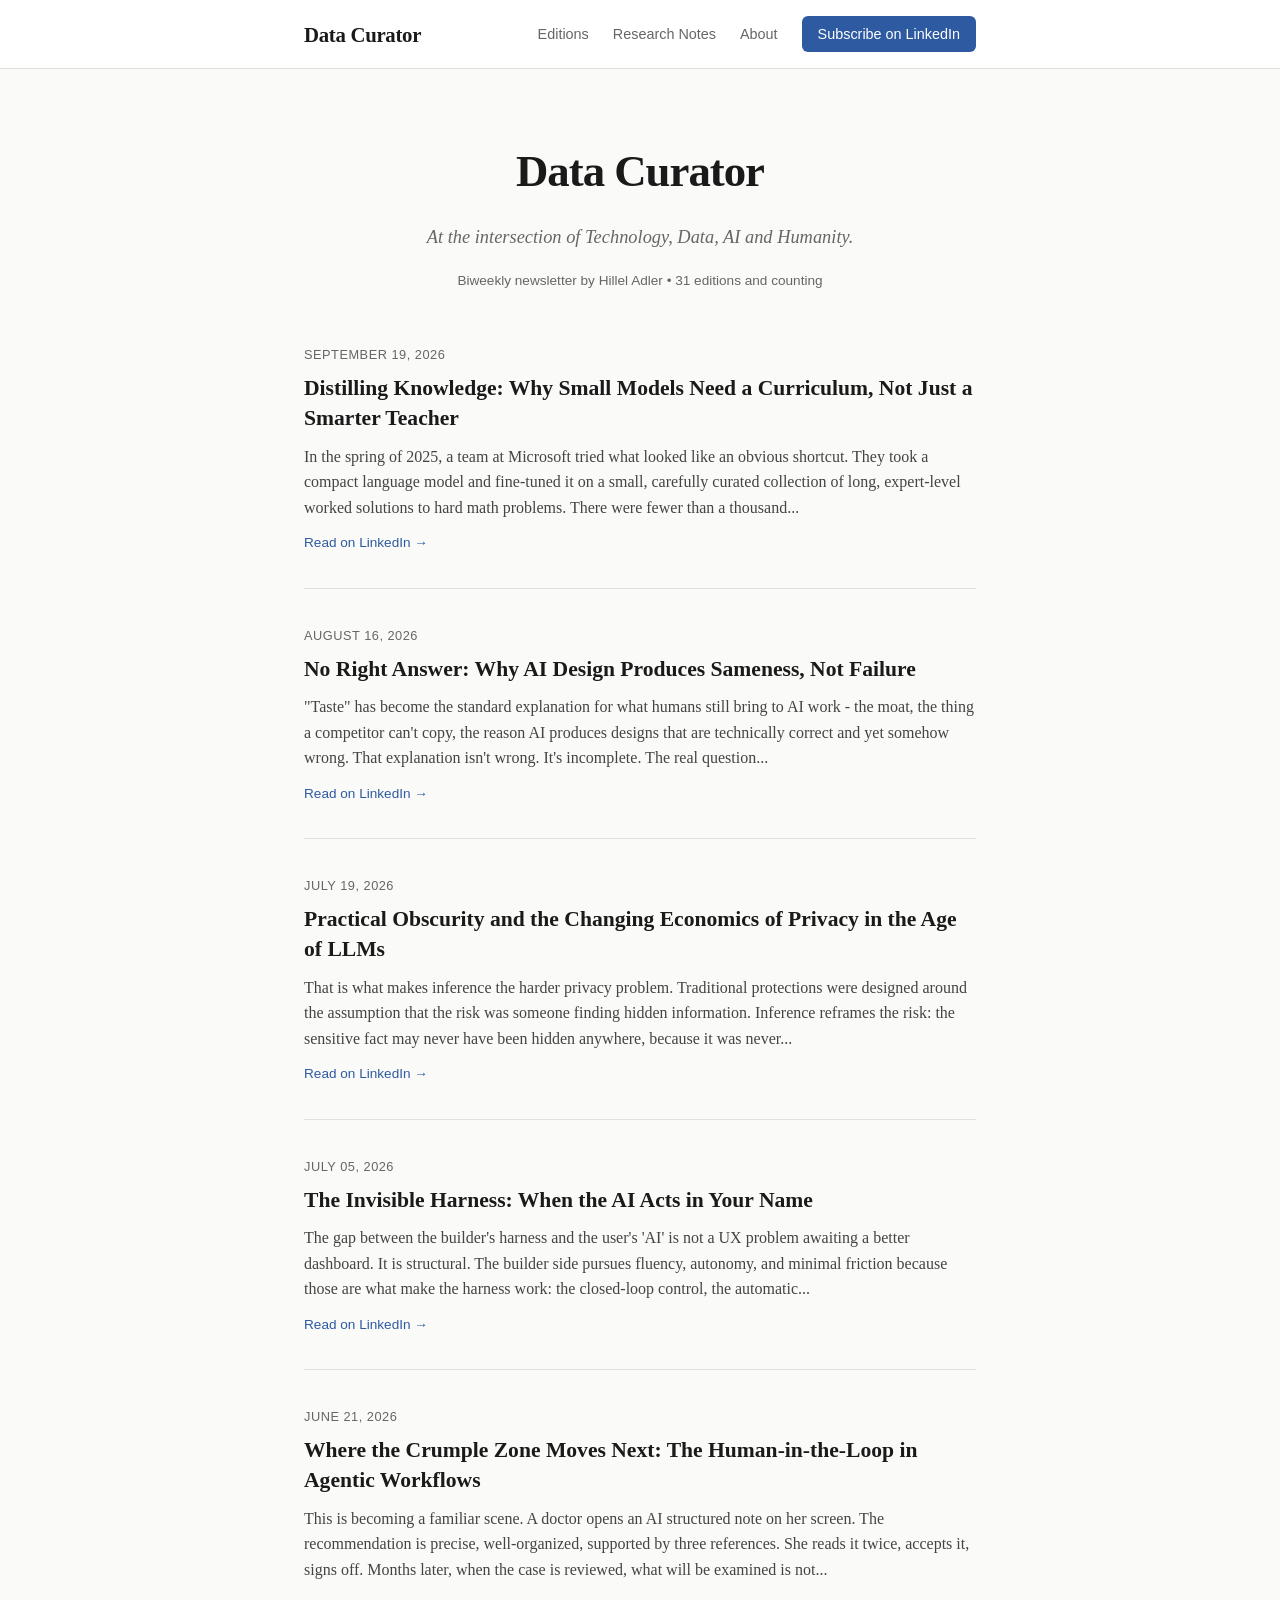
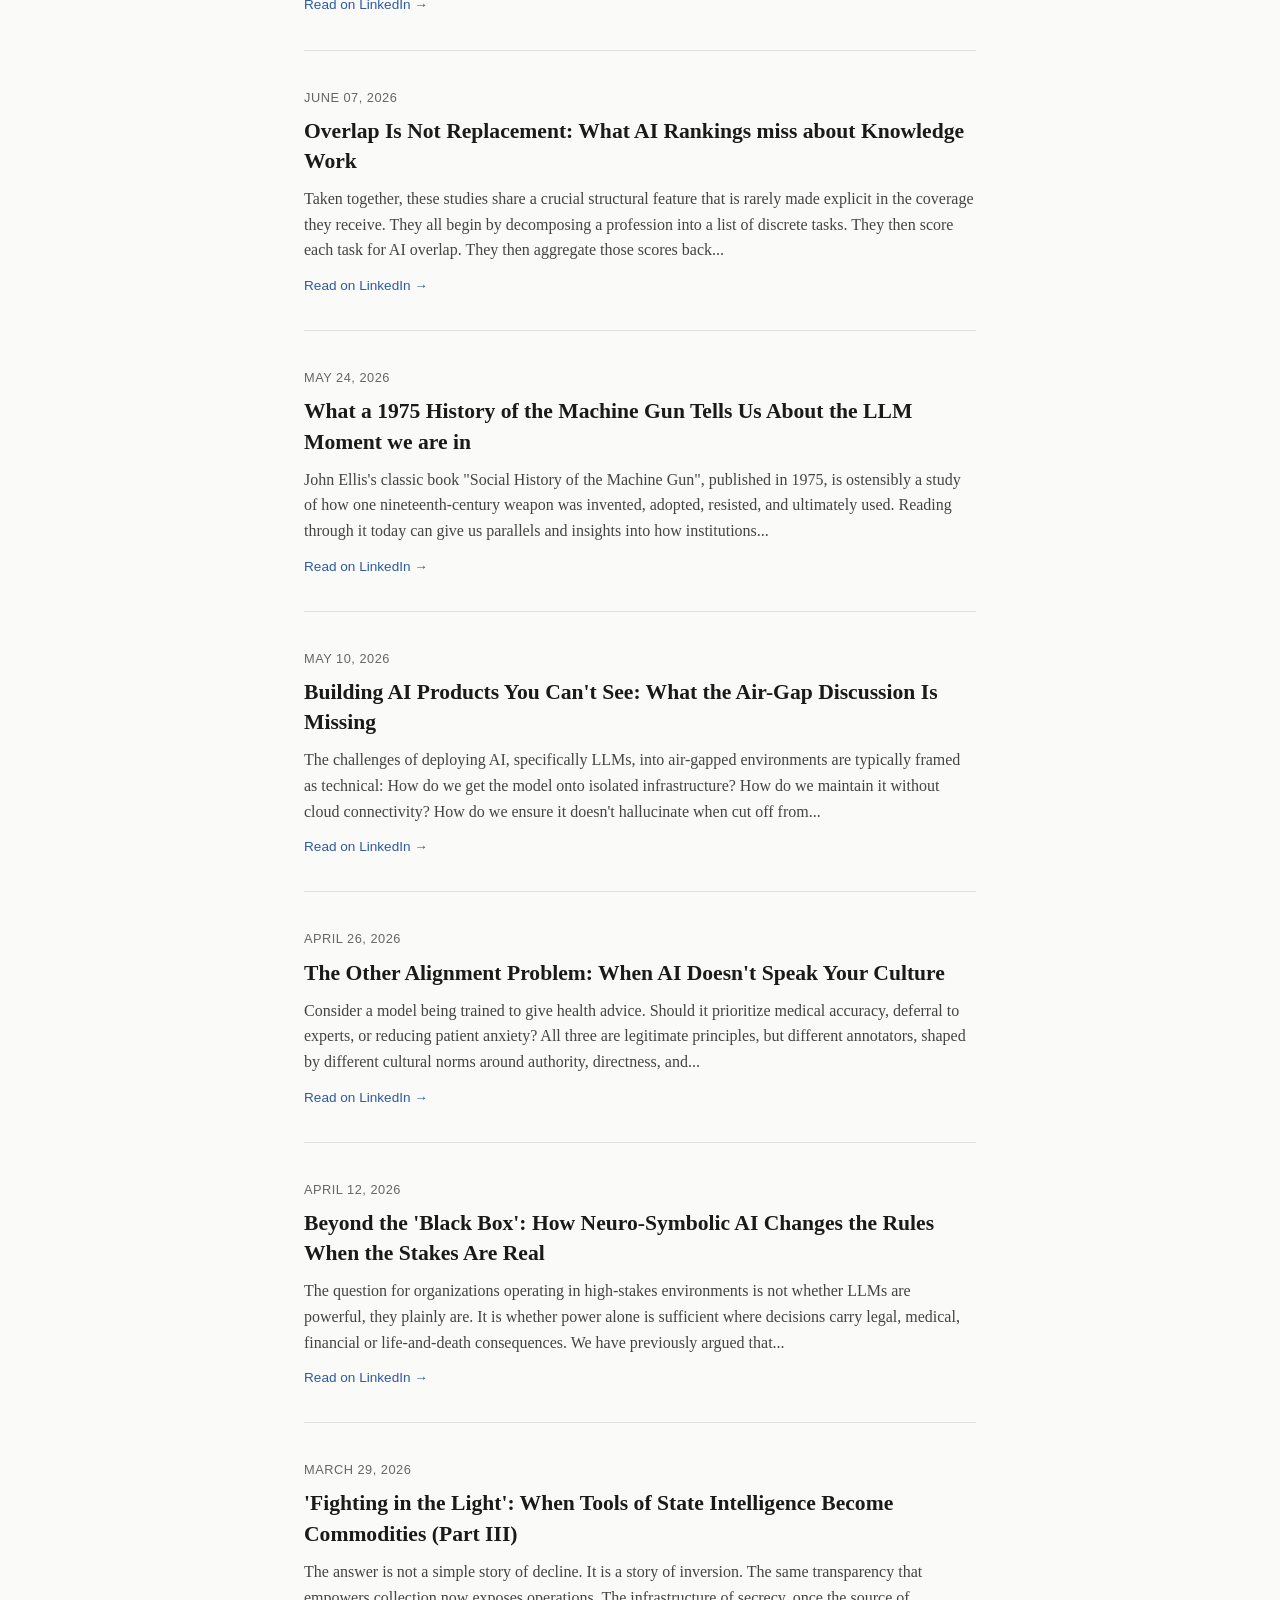
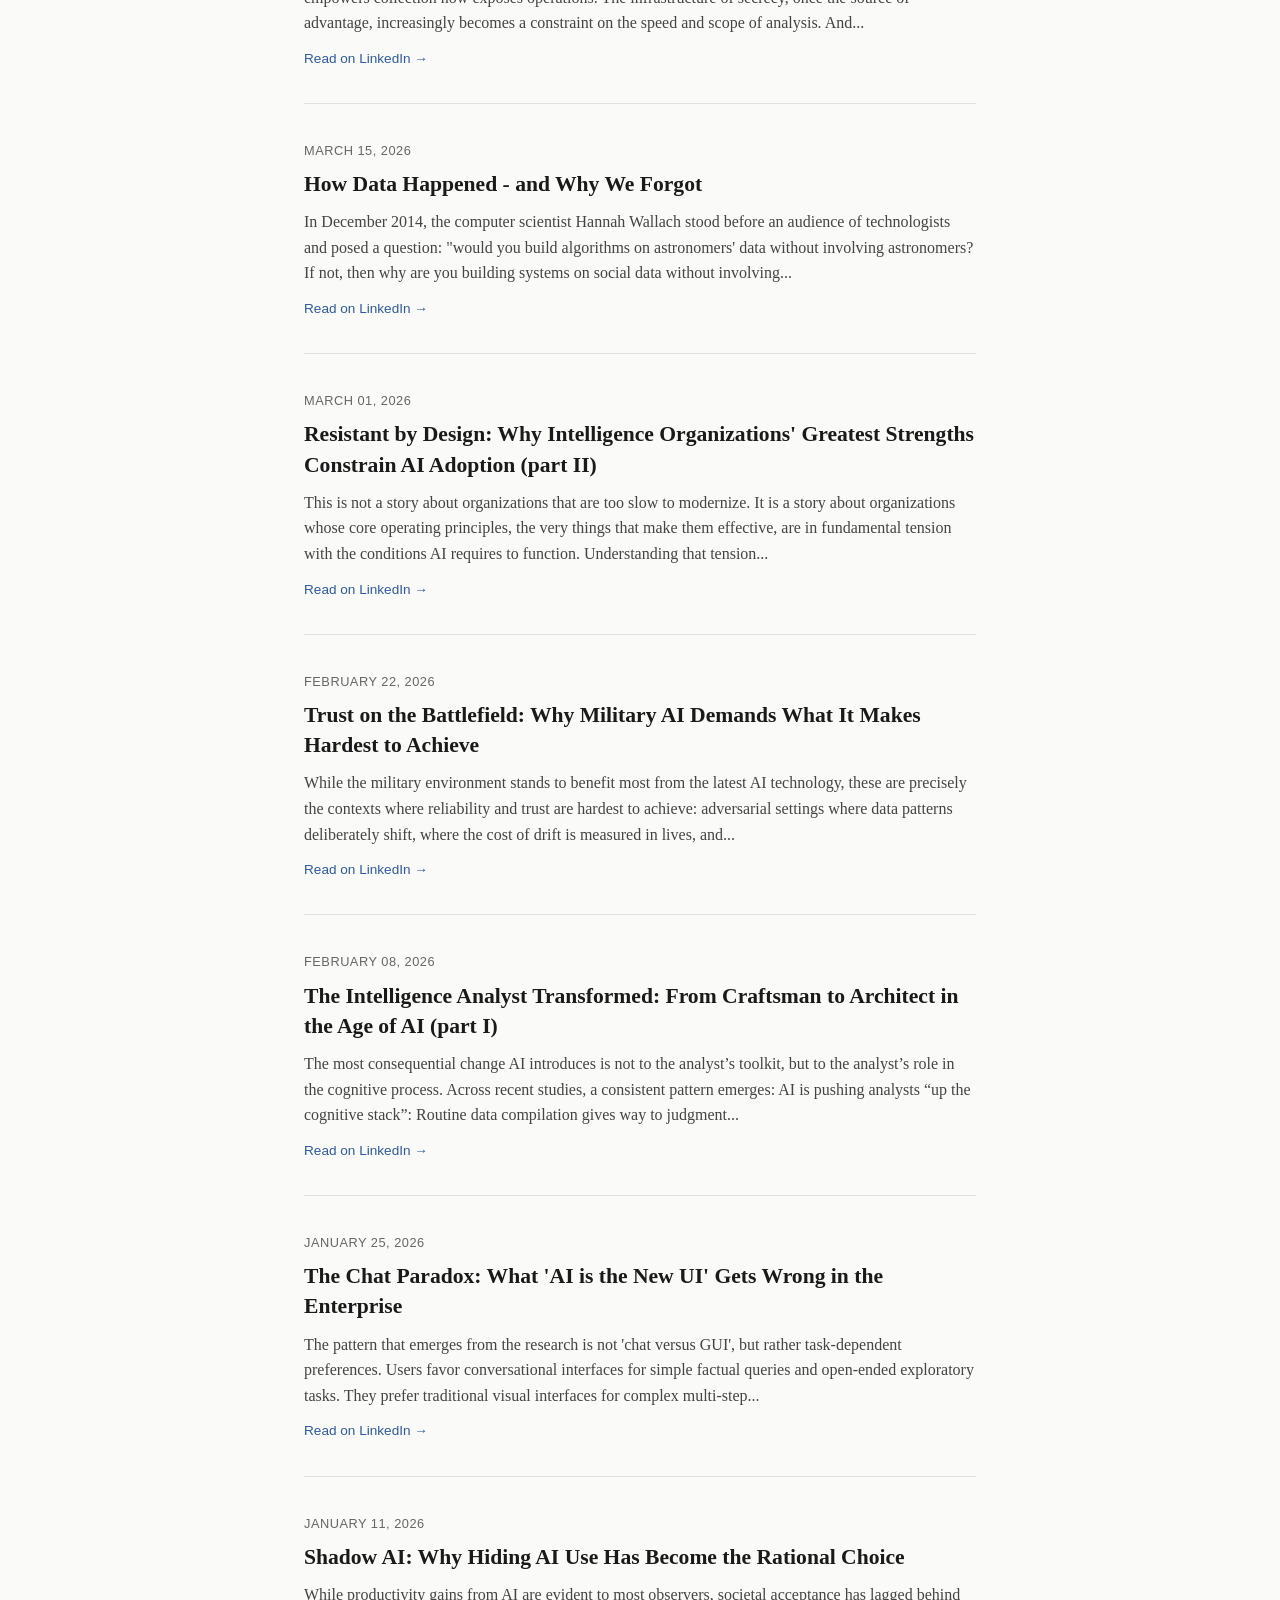
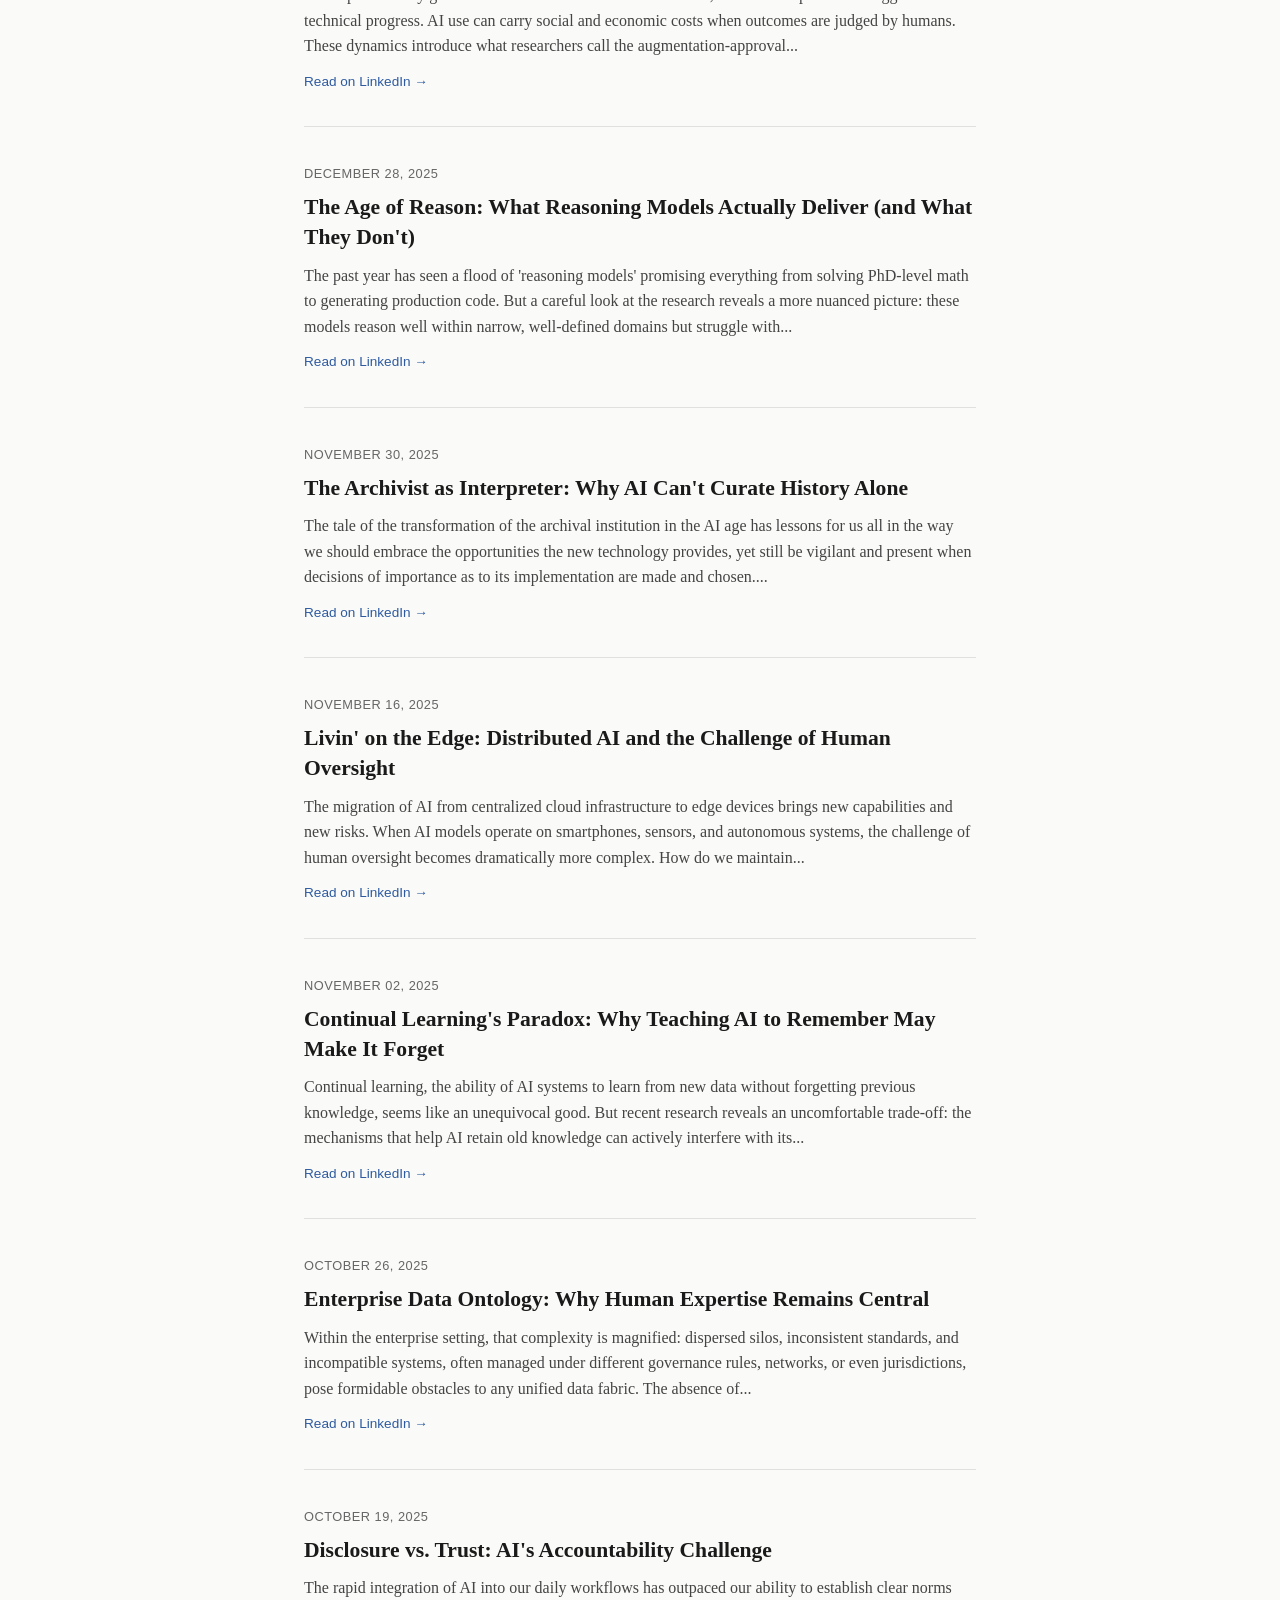
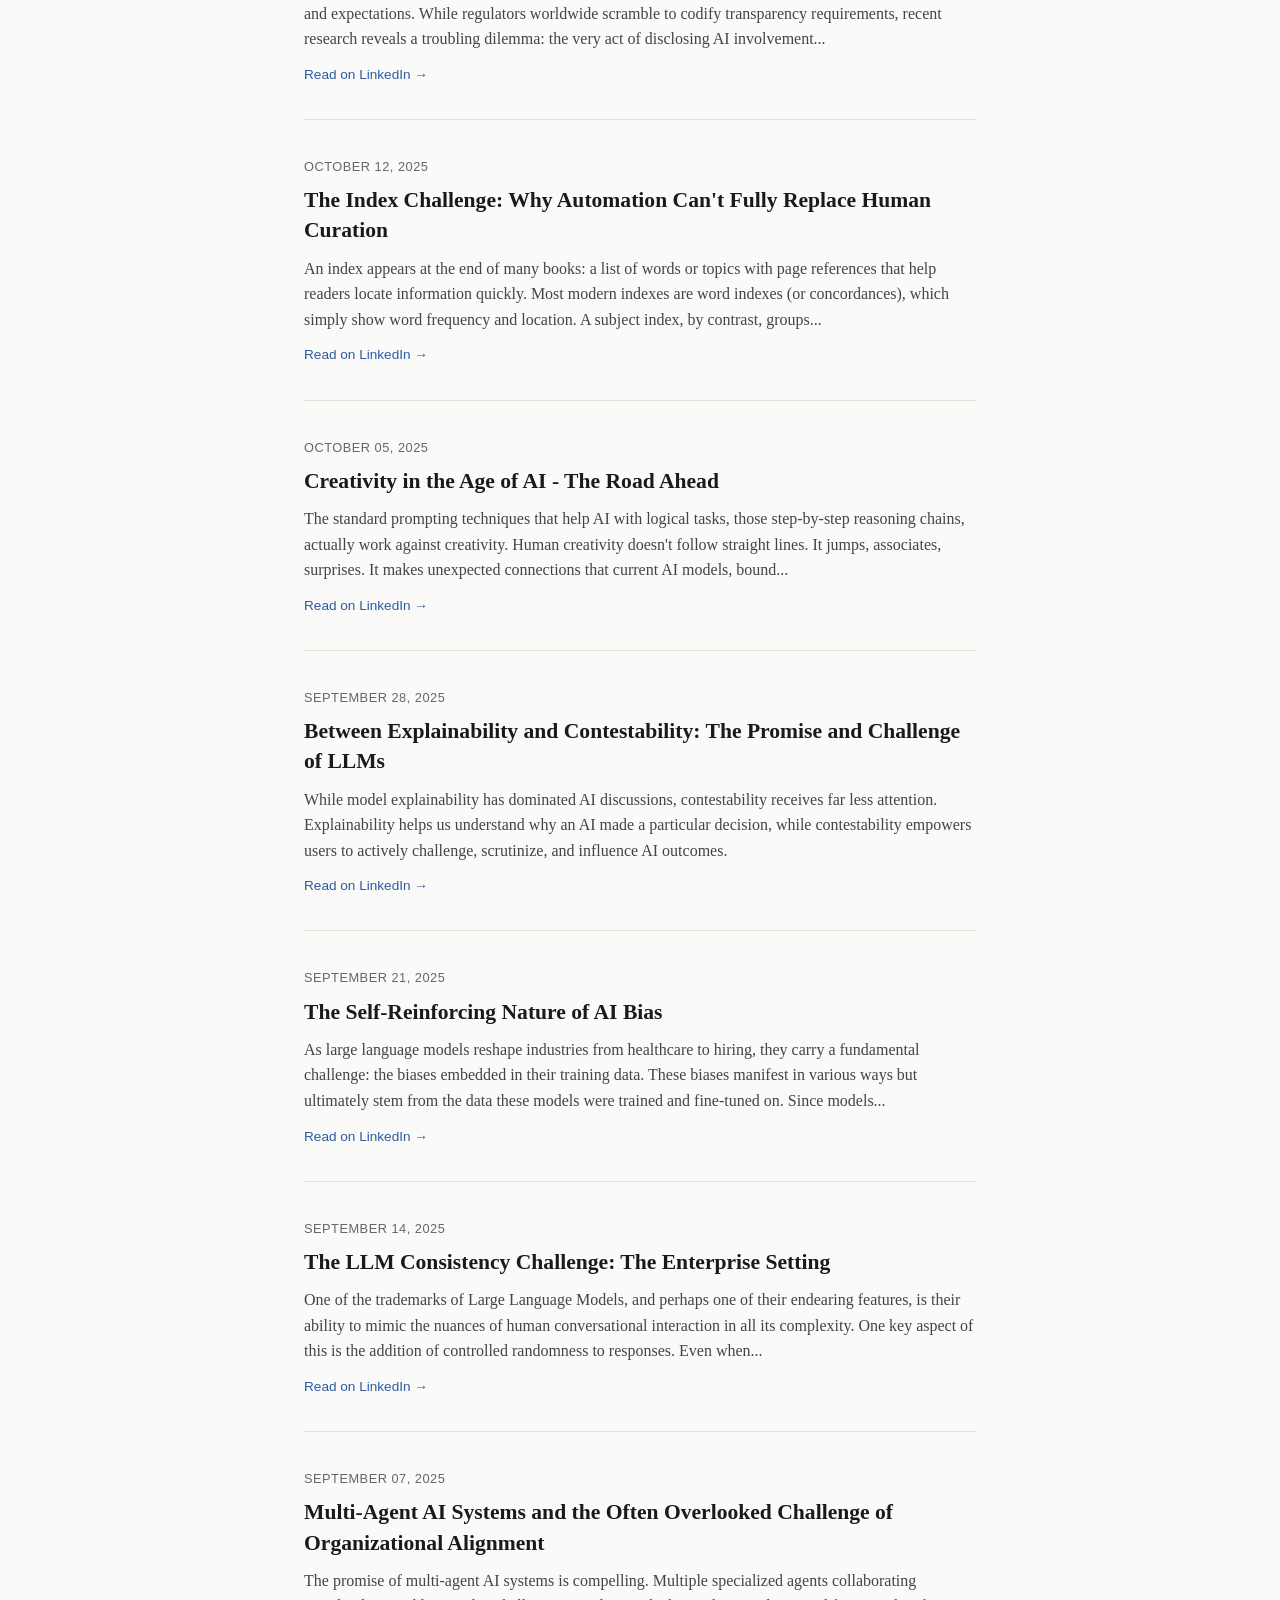
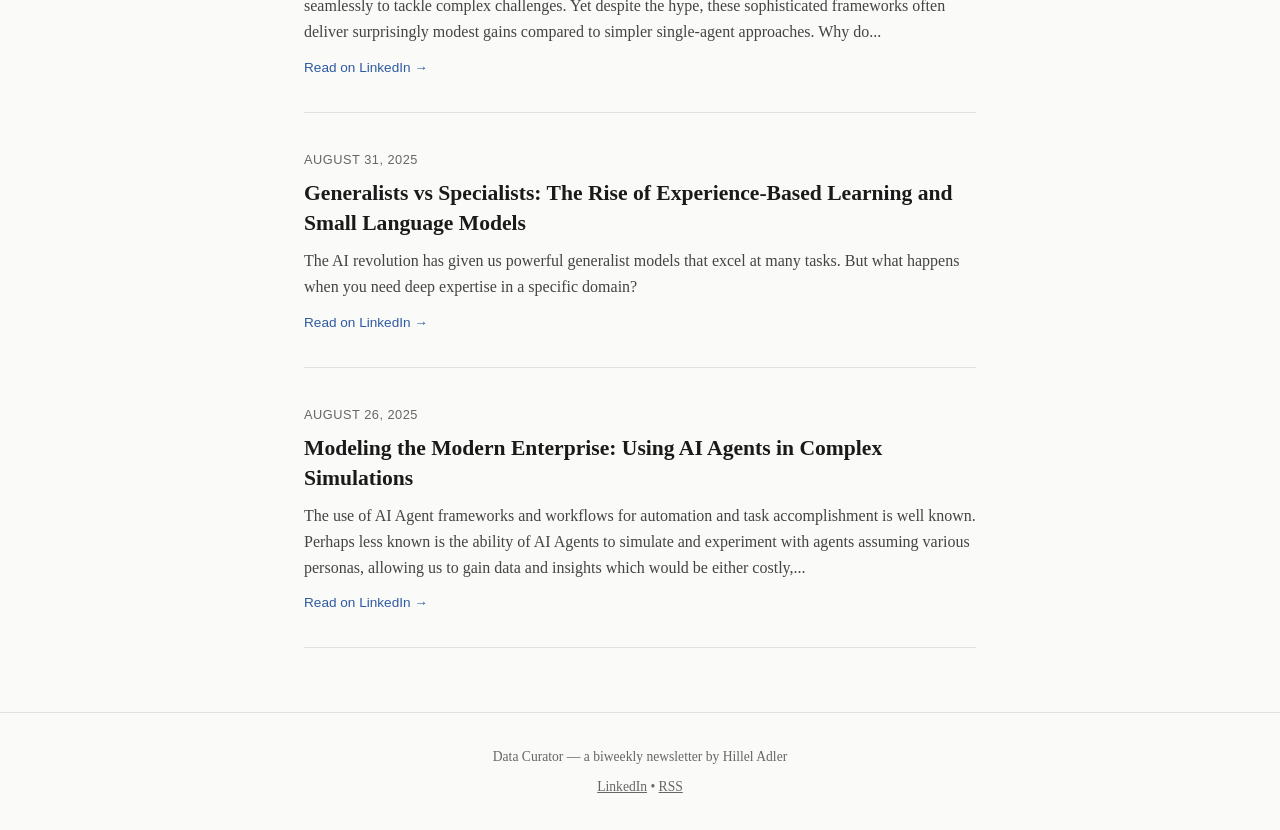
==== commit a9e727de: "Publish September 19, 2026 newsletter edition" ====
--- a/index.html
+++ b/index.html
@@ -29,10 +29,17 @@
 <header class="hero">
   <h1>Data Curator</h1>
   <p class="tagline">At the intersection of Technology, Data, AI and Humanity.</p>
-  <p class="meta">Biweekly newsletter by Hillel Adler • 30 editions and counting</p>
+  <p class="meta">Biweekly newsletter by Hillel Adler • 31 editions and counting</p>
 </header>
 
 <section class="editions">
+  
+  <article class="edition">
+    <time datetime="2026-09-19">September 19, 2026</time>
+    <h2><a href="https://www.linkedin.com/pulse/distilling-knowledge-why-small-models-need-curriculum-hillel-adler-bnvgf/">Distilling Knowledge: Why Small Models Need a Curriculum, Not Just a Smarter Teacher</a></h2>
+    <p class="excerpt">In the spring of 2025, a team at Microsoft tried what looked like an obvious shortcut. They took a compact language model and fine-tuned it on a small, carefully curated collection of long, expert-level worked solutions to hard math problems. There were fewer than a thousand...</p>
+    <a href="https://www.linkedin.com/pulse/distilling-knowledge-why-small-models-need-curriculum-hillel-adler-bnvgf/" class="read-more">Read on LinkedIn →</a>
+  </article>
   
   <article class="edition">
     <time datetime="2026-08-16">August 16, 2026</time>
--- a/style.css
+++ b/style.css
@@ -167,10 +167,10 @@
 .back-link:hover { text-decoration: underline; }
 
 /* ── Research note detail ── */
-.research-note-full { max-width: 1040px; }
-.research-note-full > h1 { font-size: clamp(2.4rem, 6vw, 4rem); line-height: 1.05; letter-spacing: -1.5px; margin: 8px 0 12px; }
+.research-note-full { max-width: 1080px; background: #f6f7f9; color: #17202a; }
+.research-note-full > h1 { font-family: 'Arial Narrow', 'Helvetica Neue', Arial, sans-serif; font-size: clamp(2.6rem, 6vw, 4rem); line-height: 1; letter-spacing: -1.5px; margin: 8px 0 12px; }
 .research-kicker { font-family: -apple-system, BlinkMacSystemFont, 'Segoe UI', sans-serif; color: var(--muted); text-transform: uppercase; letter-spacing: .08em; font-size: .76rem; }
-.research-note-full .note-lede { max-width: 720px; font-size: 1.2rem; line-height: 1.5; }
+.research-note-full .note-lede { max-width: 720px; font-size: 1.22rem; line-height: 1.5; font-style: italic; color: #46525e; }
 .note-meta { max-width: 720px; display: grid; grid-template-columns: max-content 1fr; gap: 6px 22px; border-top: 1px solid var(--border); border-bottom: 1px solid var(--border); padding: 18px 0; margin: 28px 0; font-size: .94rem; }
 .note-meta dt { font-family: -apple-system, BlinkMacSystemFont, 'Segoe UI', sans-serif; color: var(--muted); font-size: .72rem; font-weight: 700; letter-spacing: .07em; text-transform: uppercase; }
 .note-meta dd { color: #444; }
@@ -194,6 +194,21 @@
 .pipeline .key { border-color: var(--accent); color: var(--accent); }
 .pipeline b { color: var(--muted); }
 .note-diagram figcaption, .figure-caption { color: var(--muted); font-size: .88rem; margin-top: 12px; }
+.routing-figure { max-width: 720px; margin: 24px 0 30px; }
+.expert-strip { display: grid; grid-template-columns: repeat(32, 1fr); gap: 3px; max-width: 560px; }
+.expert-strip i { display: block; aspect-ratio: 1; border-radius: 2px; background: #dce1e7; }
+.expert-strip i.active { background: #2f6bdb; }
+.routing-figure figcaption { max-width: 720px; color: #5f6b77; font-size: .86rem; margin-top: 8px; }
+.bar-figure { max-width: 1040px; margin: 30px 0 38px; padding: 20px 0; border-top: 1px solid #aeb7c1; border-bottom: 1px solid #d5dbe2; }
+.bar-row { display: grid; grid-template-columns: 170px minmax(20px, 1fr) 78px; align-items: center; gap: 10px; margin: 8px 0; font-family: 'Courier New', monospace; font-size: .78rem; }
+.bar-row i { display: block; height: 15px; border-radius: 2px; background: #2f6bdb; }
+.bar-row.dense i { background: #c76a12; }
+.bar-row b { font-weight: 400; white-space: nowrap; }
+.bar-figure figcaption { color: #46525e; font-size: .88rem; margin-top: 14px; }
+.speed-columns { display: grid; grid-template-columns: repeat(2, minmax(0, 1fr)); gap: 32px; }
+.speed-columns h4 { font-family: -apple-system, BlinkMacSystemFont, 'Segoe UI', sans-serif; color: #5f6b77; font-size: .78rem; text-transform: uppercase; letter-spacing: .07em; margin: 0 0 12px; }
+.speed-columns .bar-row { grid-template-columns: 96px minmax(20px, 1fr) 54px; font-size: .72rem; }
+.speed-figure { border-top: 0; }
 .metric-grid, .speed-grid, .role-grid { display: grid; grid-template-columns: repeat(3, minmax(0, 1fr)); gap: 12px; margin: 22px 0 10px; }
 .metric-grid > div, .speed-grid > div, .role-grid > div { border-top: 3px solid var(--border); background: var(--card-bg); padding: 14px; }
 .metric-grid strong, .metric-grid b, .metric-grid span { display: block; }
@@ -210,8 +225,10 @@
   .note-meta dd { margin-bottom: 9px; }
   .metric-grid, .role-grid { grid-template-columns: 1fr 1fr; }
   .speed-grid { grid-template-columns: 1fr; }
-}
-@media (max-width: 460px) { .metric-grid, .role-grid { grid-template-columns: 1fr; } .pipeline { justify-content: flex-start; } }
+  .speed-columns { grid-template-columns: 1fr; gap: 22px; }
+  .bar-row { grid-template-columns: 125px minmax(20px, 1fr) 68px; }
+}
+@media (max-width: 460px) { .metric-grid, .role-grid { grid-template-columns: 1fr; } .pipeline { justify-content: flex-start; } .expert-strip { grid-template-columns: repeat(16, 1fr); } .bar-row { grid-template-columns: 108px minmax(20px, 1fr) 62px; font-size: .7rem; } }
 
 /* ── Footer ── */
 footer {
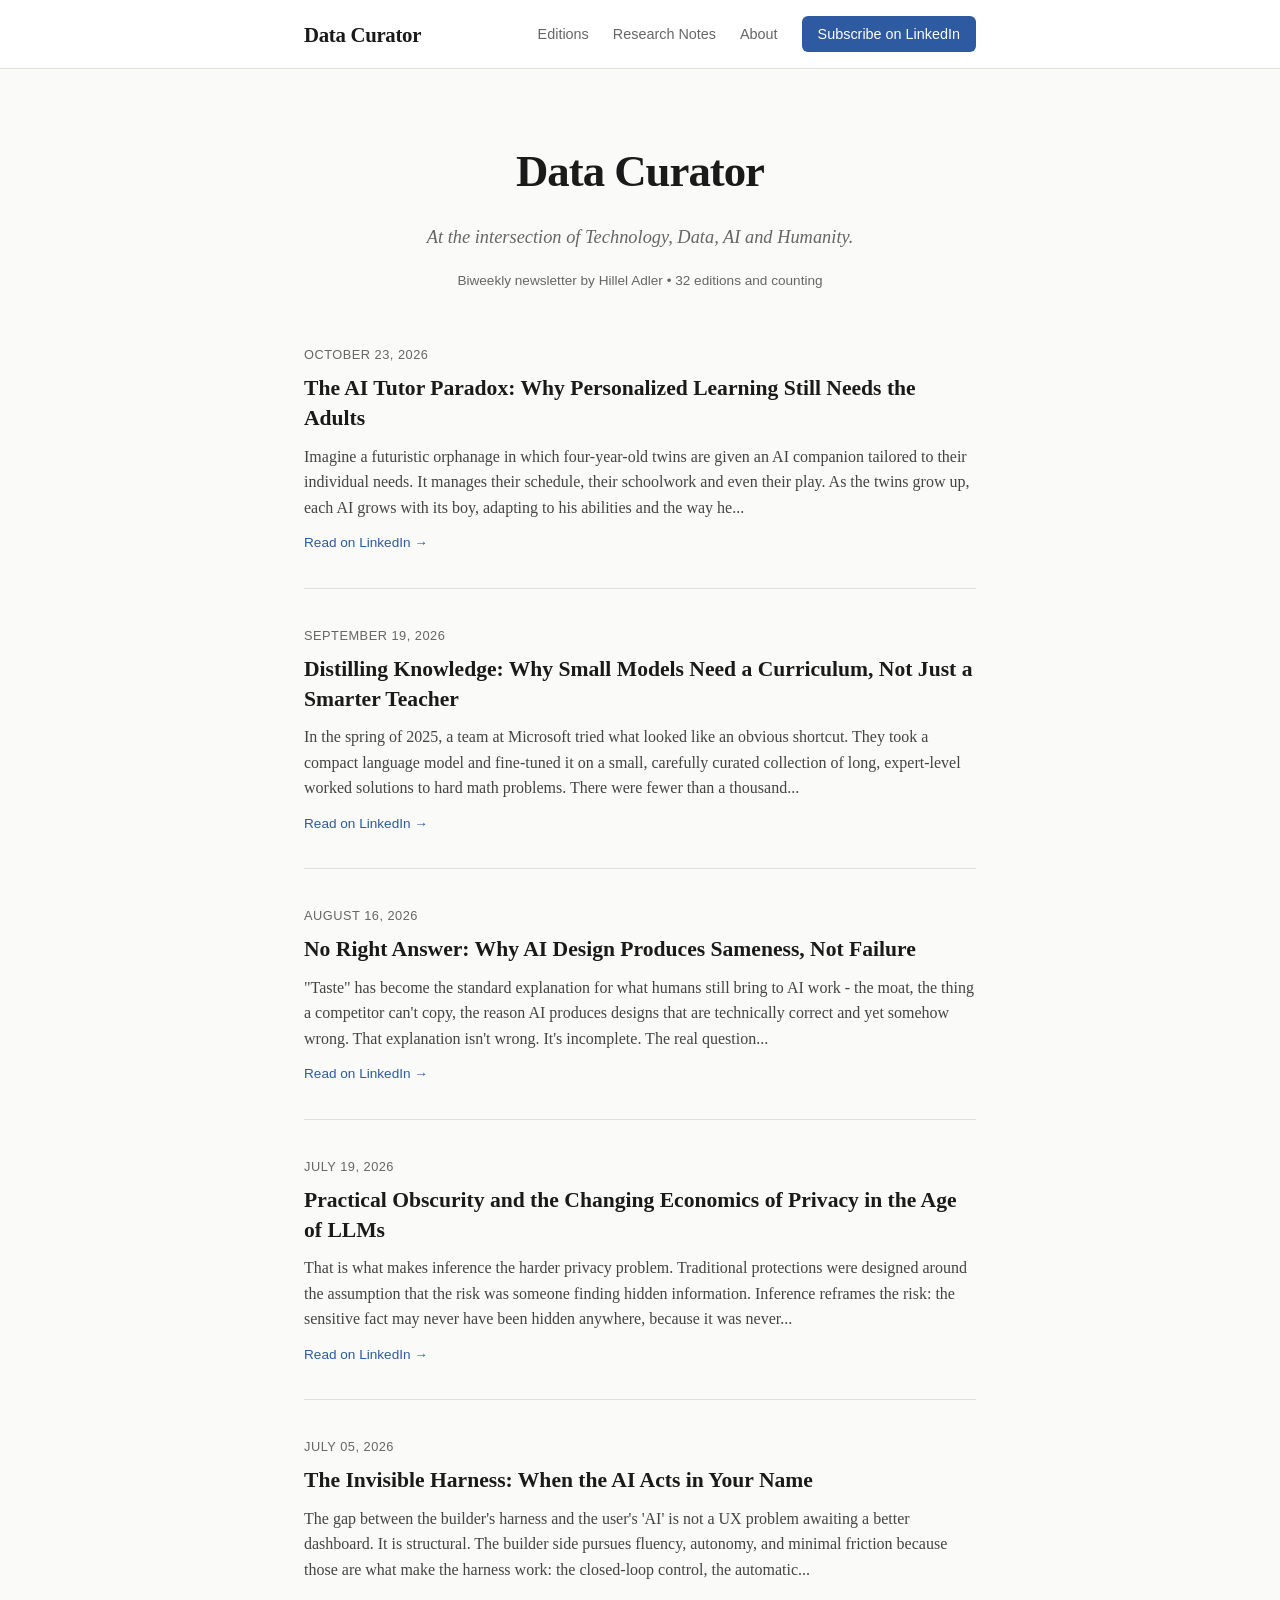
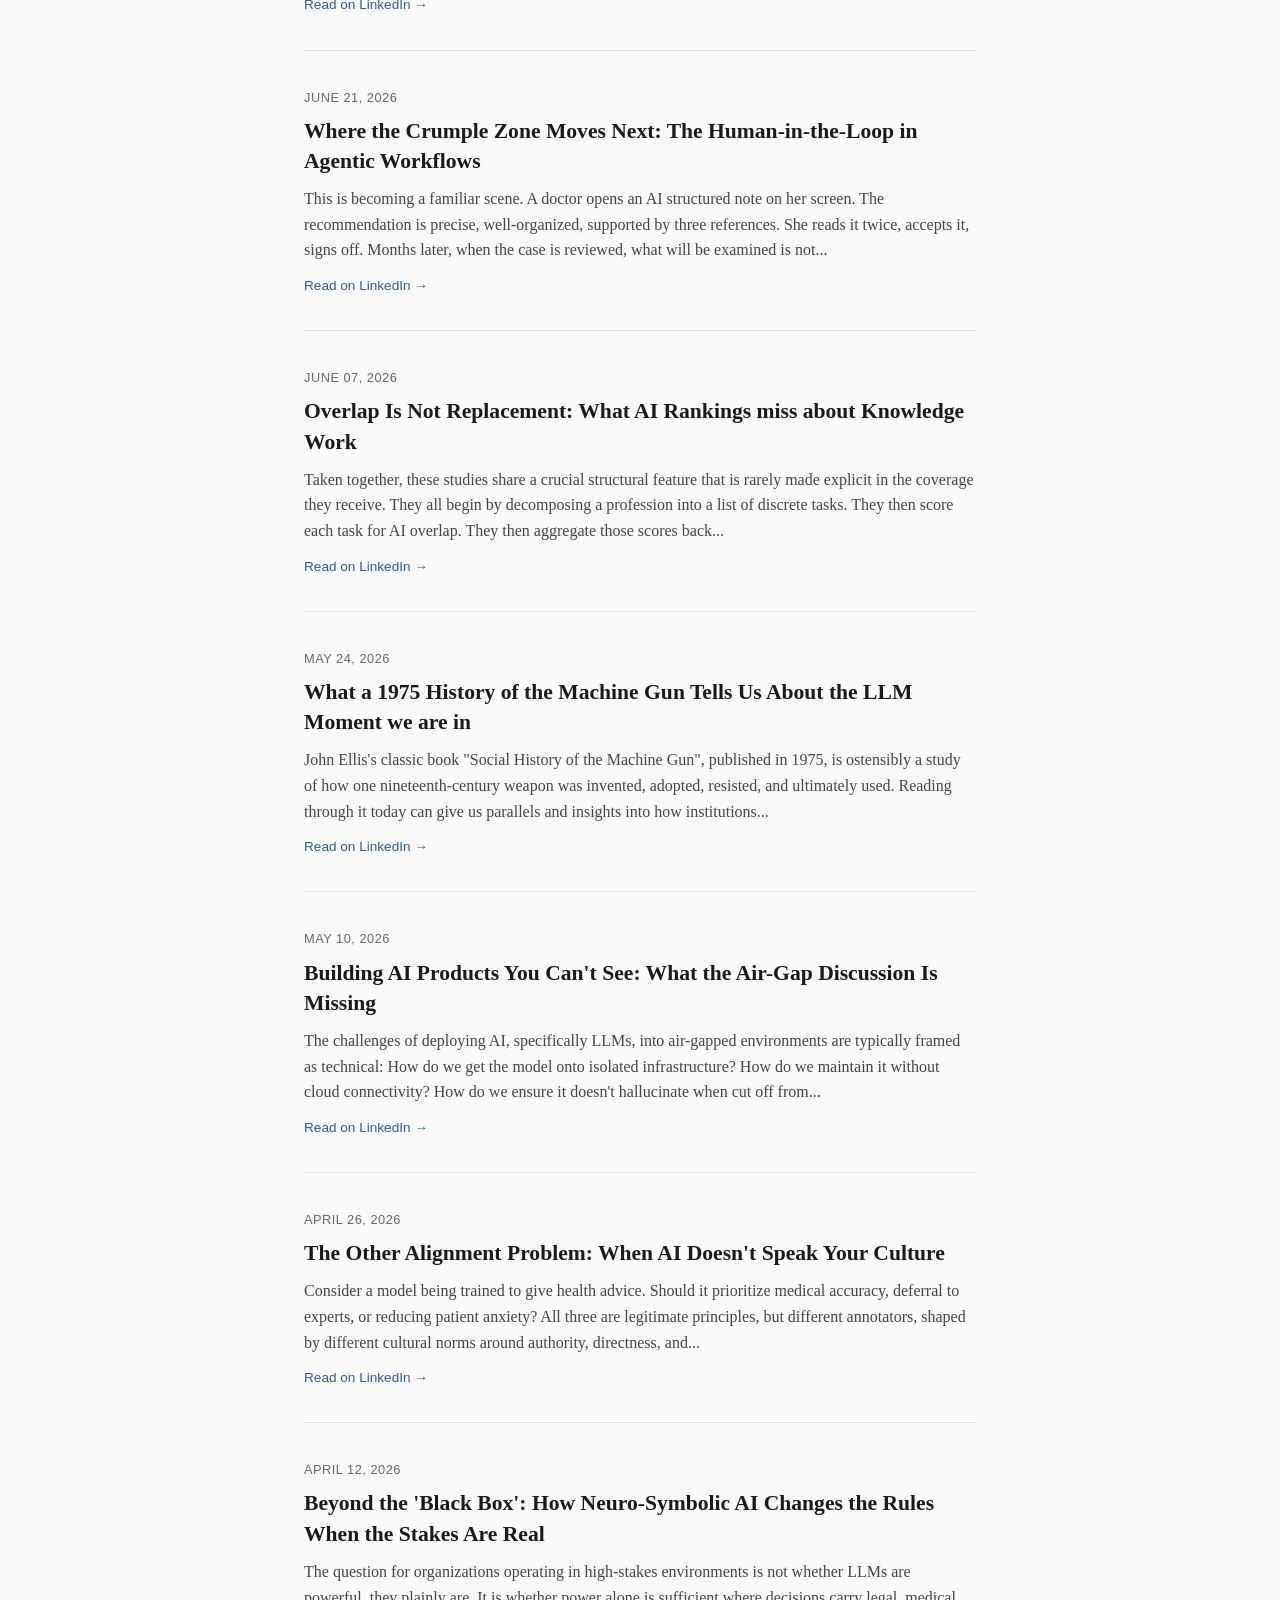
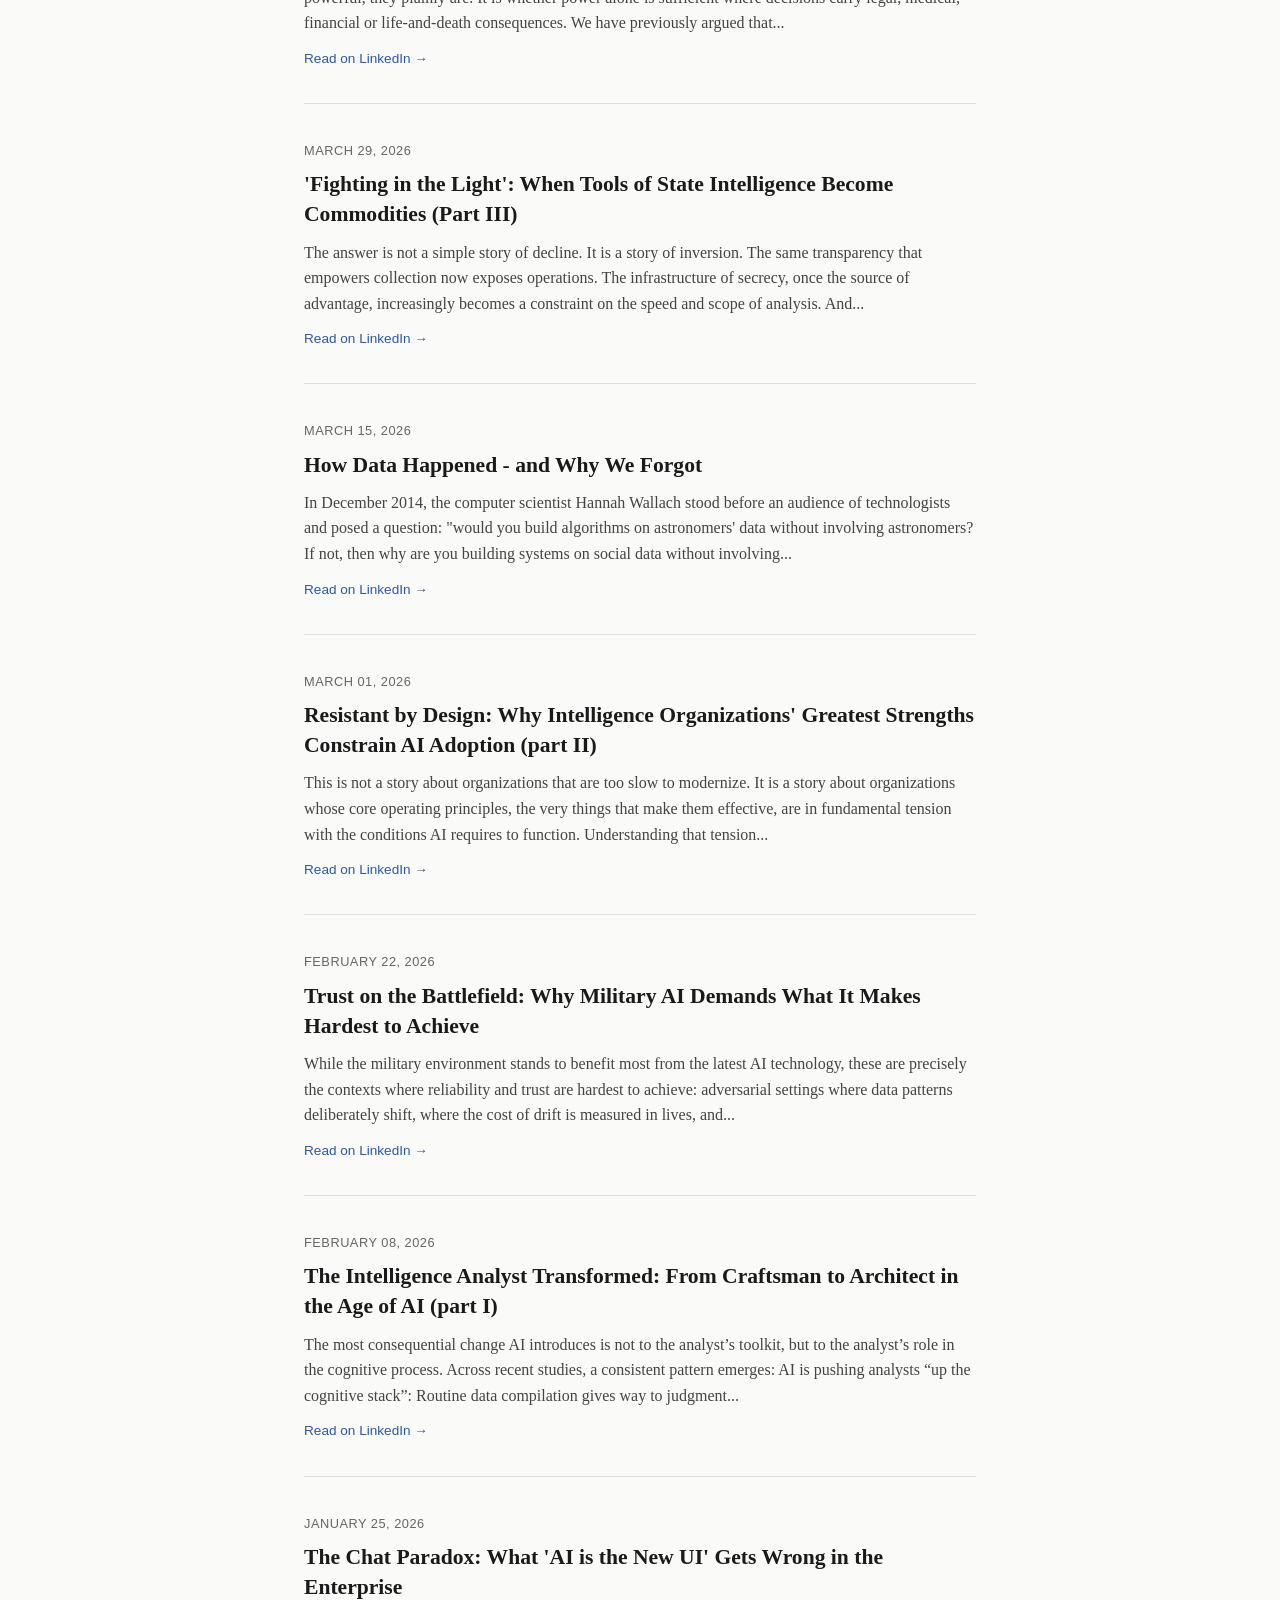
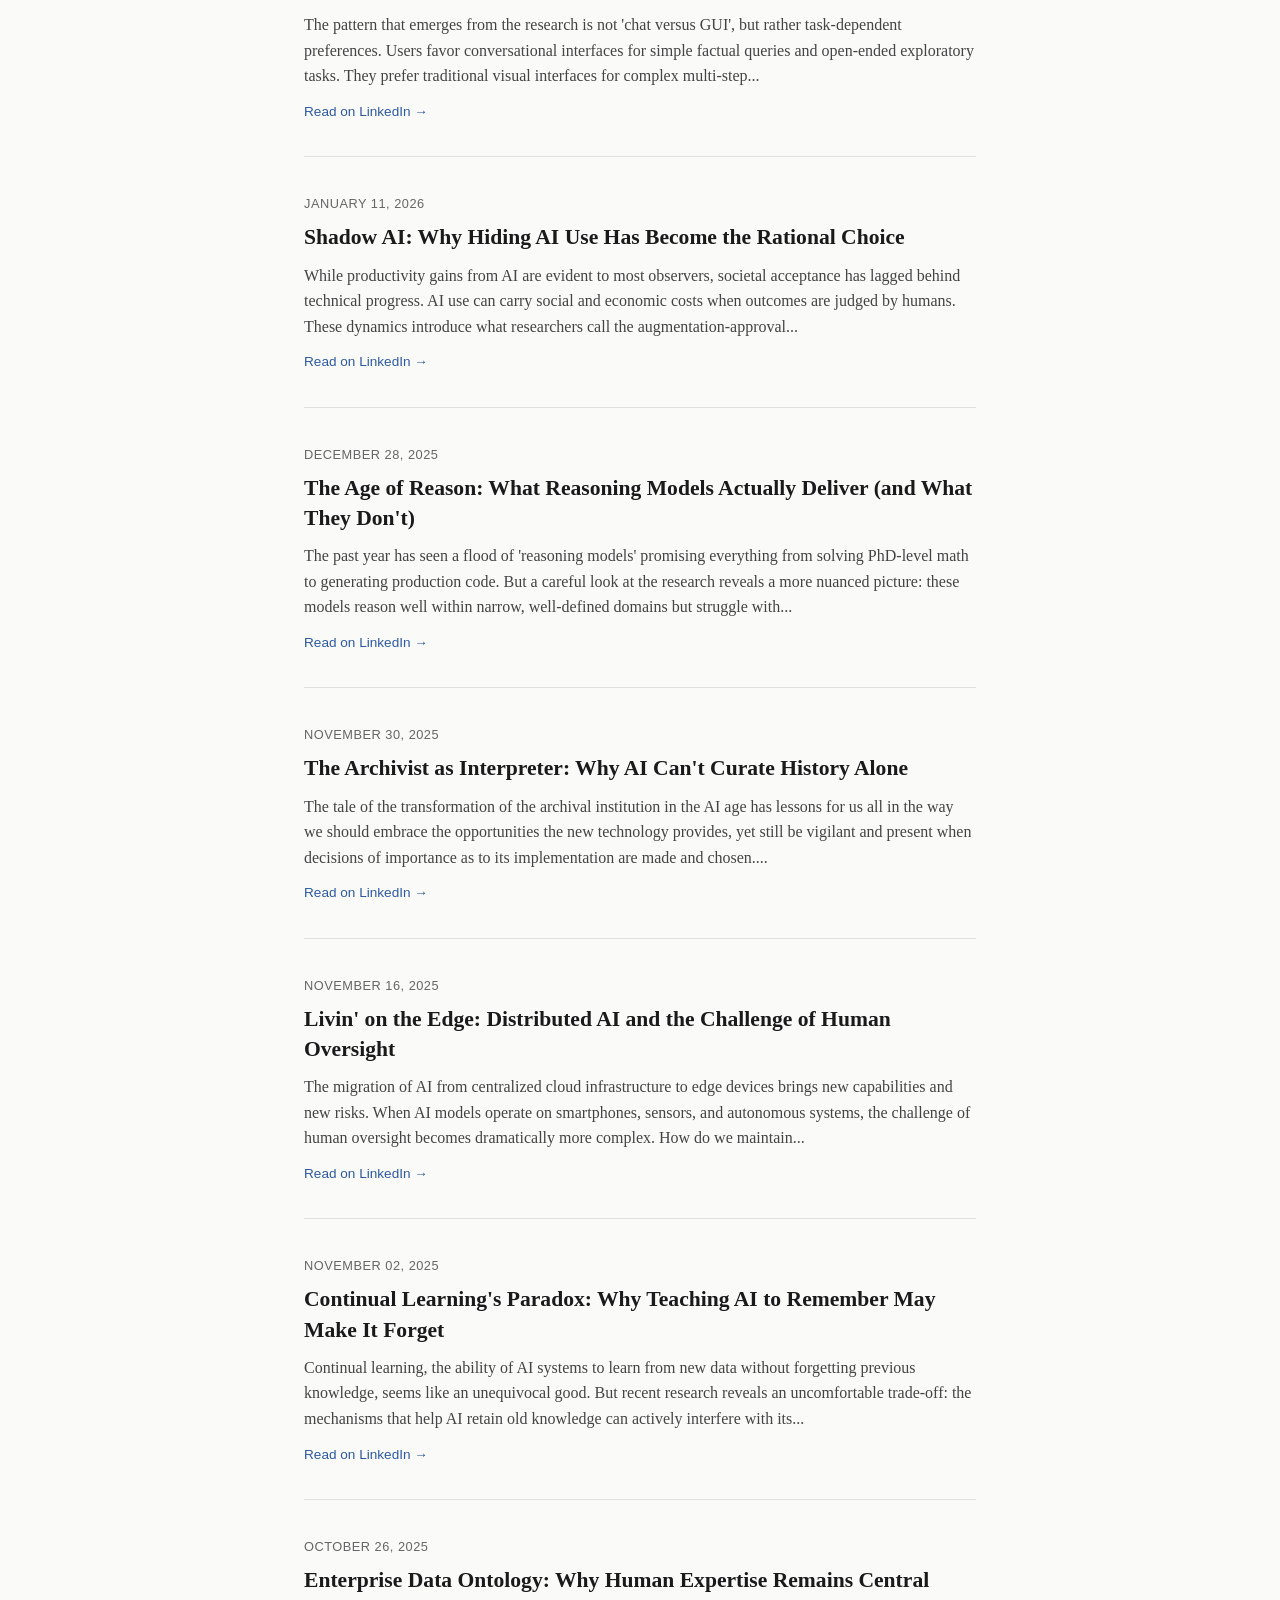
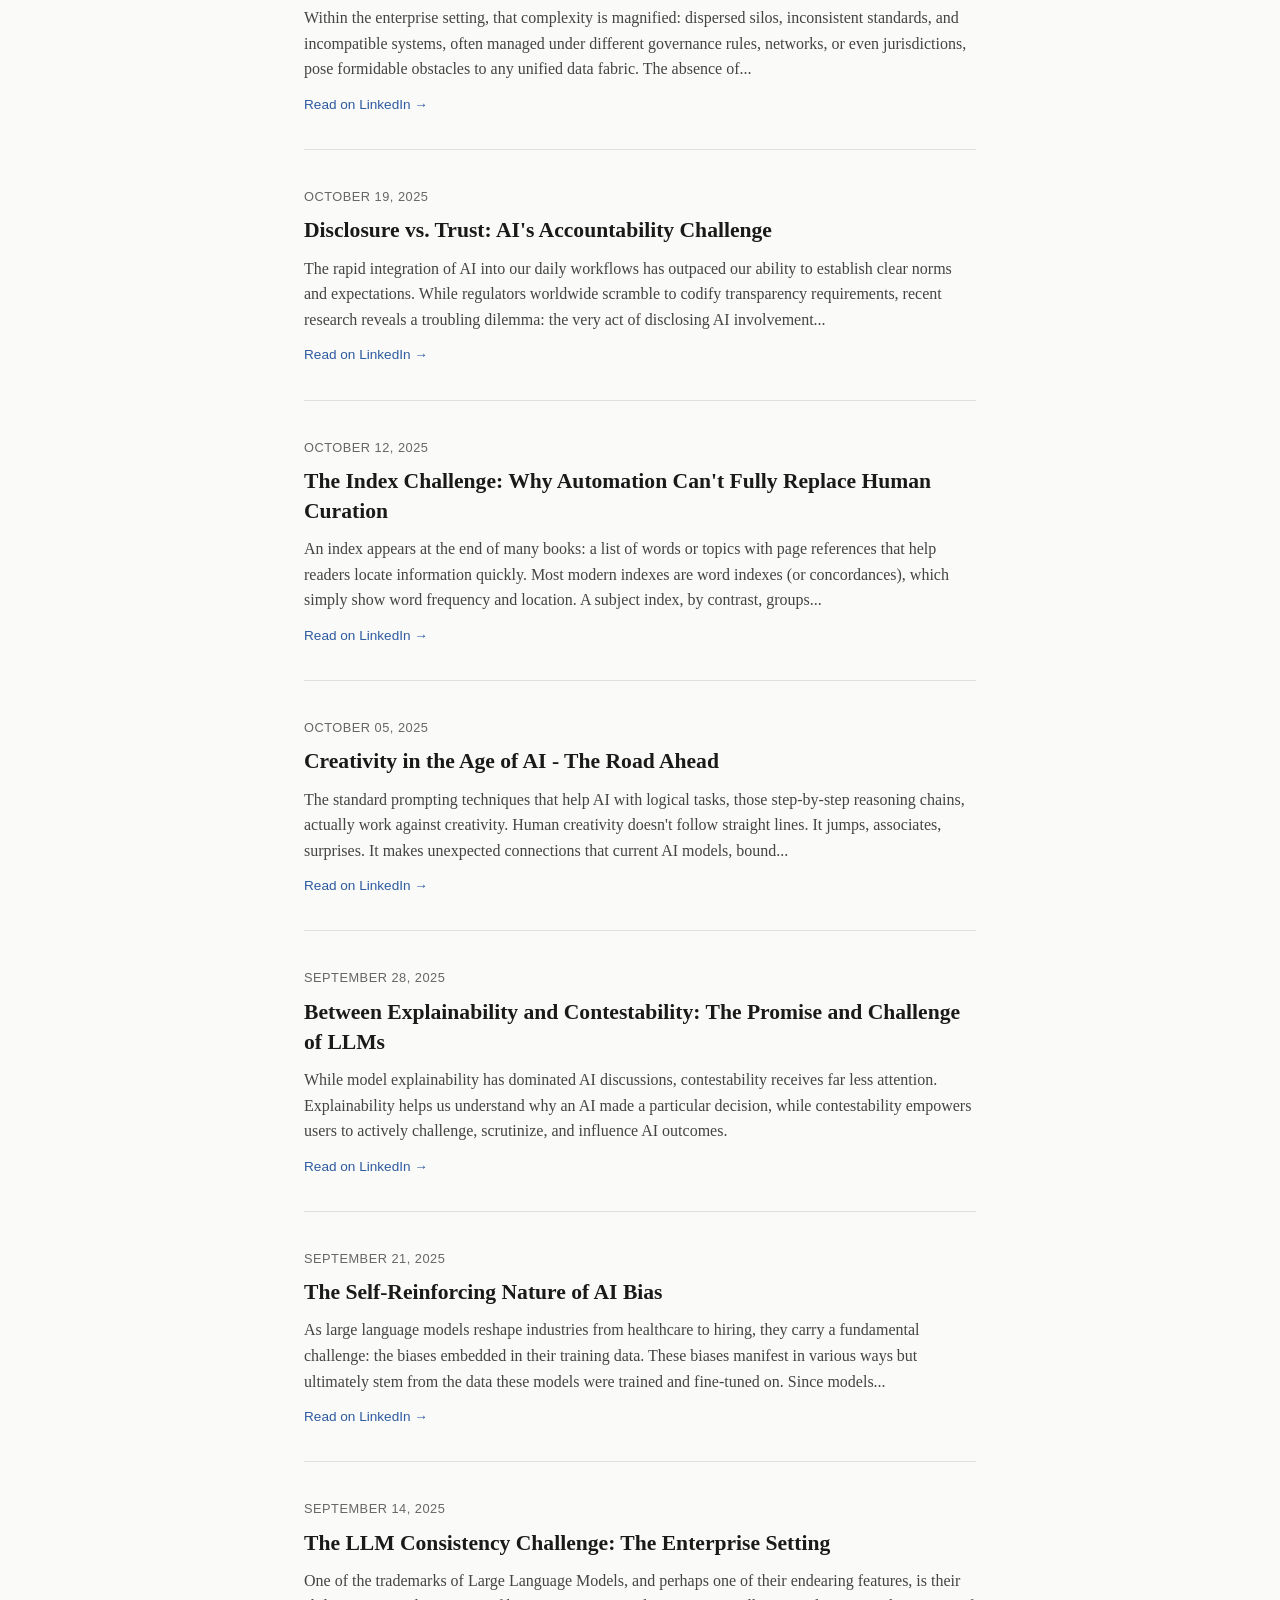
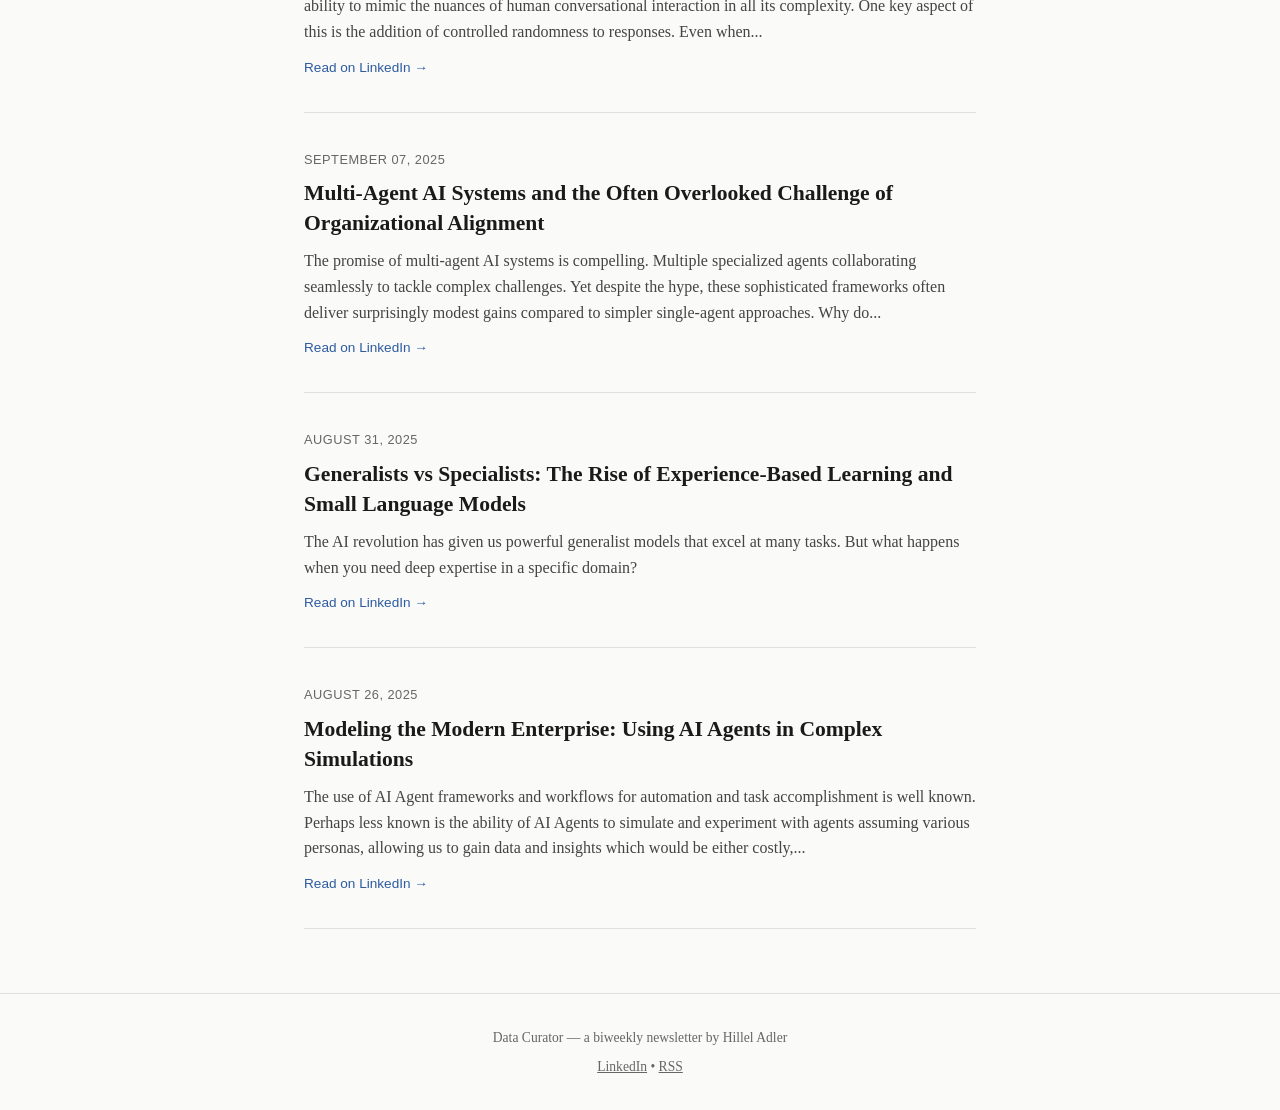
==== commit 73086fc5: "Add AI Tutor Paradox newsletter edition" ====
--- a/index.html
+++ b/index.html
@@ -3,11 +3,14 @@
 <head>
   <meta charset="UTF-8">
   <meta name="viewport" content="width=device-width, initial-scale=1.0">
-  <meta http-equiv="Content-Security-Policy" content="default-src 'self'; script-src 'self' https://gc.zgo.at; img-src 'self' data: https://data-curator.goatcounter.com; style-src 'self' 'unsafe-inline'; connect-src https://data-curator.goatcounter.com; frame-ancestors 'none'; base-uri 'self'; form-action 'none';">
+  <meta http-equiv="Content-Security-Policy" content="default-src 'self'; script-src 'self' https://gc.zgo.at; img-src 'self' data: https://data-curator.goatcounter.com; style-src 'self' 'unsafe-inline' https://fonts.googleapis.com; font-src 'self' https://fonts.gstatic.com; connect-src https://data-curator.goatcounter.com; frame-ancestors 'none'; base-uri 'self'; form-action 'none';">
   <meta http-equiv="X-Content-Type-Options" content="nosniff">
   <meta http-equiv="Referrer-Policy" content="strict-origin-when-cross-origin">
   <title>Data Curator</title>
-  <link rel="stylesheet" href="/style.css">
+  <link rel="preconnect" href="https://fonts.googleapis.com">
+  <link rel="preconnect" href="https://fonts.gstatic.com" crossorigin>
+  <link rel="stylesheet" href="https://fonts.googleapis.com/css2?family=Archivo+Narrow:wght@500;600;700&family=IBM+Plex+Mono:wght@400;500&family=Public+Sans:wght@400;500;600&display=swap">
+  <link rel="stylesheet" href="/style.css?v=b41d4c2">
   <link rel="alternate" type="application/rss+xml" title="Data Curator RSS" href="https://rss.app/feeds/kDpYVwGCRAAz6UXc.xml">
   <meta name="description" content="At the intersection of Technology, Data, Intelligence, Analysis, AI and Humanity.">
 </head>
@@ -29,10 +32,17 @@
 <header class="hero">
   <h1>Data Curator</h1>
   <p class="tagline">At the intersection of Technology, Data, AI and Humanity.</p>
-  <p class="meta">Biweekly newsletter by Hillel Adler • 31 editions and counting</p>
+  <p class="meta">Biweekly newsletter by Hillel Adler • 32 editions and counting</p>
 </header>
 
 <section class="editions">
+  
+  <article class="edition">
+    <time datetime="2026-10-23">October 23, 2026</time>
+    <h2><a href="https://www.linkedin.com/pulse/ai-tutor-paradox-why-personalized-learning-still-needs-hillel-adler-shkif/">The AI Tutor Paradox: Why Personalized Learning Still Needs the Adults</a></h2>
+    <p class="excerpt">Imagine a futuristic orphanage in which four-year-old twins are given an AI companion tailored to their individual needs. It manages their schedule, their schoolwork and even their play. As the twins grow up, each AI grows with its boy, adapting to his abilities and the way he...</p>
+    <a href="https://www.linkedin.com/pulse/ai-tutor-paradox-why-personalized-learning-still-needs-hillel-adler-shkif/" class="read-more">Read on LinkedIn →</a>
+  </article>
   
   <article class="edition">
     <time datetime="2026-09-19">September 19, 2026</time>
--- a/style.css
+++ b/style.css
@@ -228,6 +228,72 @@
   .speed-columns { grid-template-columns: 1fr; gap: 22px; }
   .bar-row { grid-template-columns: 125px minmax(20px, 1fr) 68px; }
 }
+
+/* ── Restraint Without the Eye ── */
+.restraint-note {
+  max-width: 860px;
+  padding: 0 16px;
+  background: #f2f1ec;
+  color: #1a1d21;
+  font-family: 'Public Sans', -apple-system, 'Segoe UI', Helvetica, Arial, sans-serif;
+  font-size: 16px;
+  line-height: 1.6;
+}
+.restraint-note * { box-sizing: border-box; }
+.restraint-note h1,
+.restraint-note h2,
+.restraint-note h3,
+.restraint-note .restraint-eyebrow,
+.restraint-note .restraint-tag,
+.restraint-note .dose {
+  font-family: 'Archivo Narrow', 'Arial Narrow', Arial, sans-serif;
+}
+.restraint-note h1 { font-size: clamp(38px, 7vw, 60px); line-height: 1.02; letter-spacing: -.015em; margin: 12px 0 0; }
+.restraint-note h2 { font-size: 27px; line-height: 1.2; margin: 52px 0 6px; letter-spacing: -.01em; }
+.restraint-note h3 { font-size: 19px; line-height: 1.3; margin: 26px 0 4px; }
+.restraint-note p { max-width: 68ch; margin: 12px 0; }
+.restraint-note strong { font-weight: 600; }
+.restraint-note ul { max-width: 68ch; padding-left: 20px; margin: 12px 0; }
+.restraint-note li { margin: 7px 0; }
+.restraint-note .restraint-top { padding: 54px 0 12px; border-bottom: 1px solid #dad8d0; }
+.restraint-note .restraint-eyebrow { font-weight: 600; font-size: 13px; letter-spacing: .14em; text-transform: uppercase; color: #7b838c; }
+.restraint-note .restraint-lede { font-size: 19px; color: #4b5158; max-width: 62ch; }
+.restraint-meta { display: flex; flex-wrap: wrap; gap: 6px 26px; margin-top: 18px; font-size: 14px; color: #7b838c; font-variant-numeric: tabular-nums; }
+.restraint-meta b { color: #4b5158; font-weight: 600; }
+.restraint-body { padding-bottom: 1px; }
+.restraint-verdict { margin: 26px 0 8px; padding: 20px 22px; background: #fcfcfa; border: 1px solid #dad8d0; border-left: 4px solid #a03a20; border-radius: 3px; }
+.restraint-verdict p { margin: 0; max-width: 62ch; }
+.restraint-verdict .line { font-family: 'Archivo Narrow', 'Arial Narrow', Arial, sans-serif; font-weight: 700; font-size: 22px; color: #a03a20; margin-bottom: 6px; }
+.restraint-scroll { overflow-x: auto; }
+.restraint-note table { width: 100%; border-collapse: collapse; margin: 18px 0; font-size: 15px; font-variant-numeric: tabular-nums; }
+.restraint-note th, .restraint-note td { text-align: left; padding: 9px 12px; border-bottom: 1px solid #dad8d0; }
+.restraint-note th { font-family: 'Archivo Narrow', 'Arial Narrow', Arial, sans-serif; font-weight: 600; font-size: 13px; letter-spacing: .06em; text-transform: uppercase; color: #7b838c; }
+.restraint-note .num { text-align: right; }
+.restraint-note tr.highlight td { background: #dce7ea; }
+.restraint-note tr.dim td { color: #7b838c; }
+.restraint-tag { font-weight: 700; font-size: 11.5px; letter-spacing: .07em; text-transform: uppercase; padding: 2px 7px; border-radius: 3px; white-space: nowrap; }
+.restraint-tag.worse { background: #f5ded6; color: #a03a20; }
+.restraint-tag.better { background: #dceadf; color: #2c6046; }
+.restraint-tag.dead { background: #a03a20; color: #fcfcfa; }
+.restraint-note-caption { font-size: 14px; color: #7b838c; }
+.restraint-note blockquote { margin: 16px 0; padding: 12px 18px; border-left: 3px solid #1f4e5f; background: #fcfcfa; font-family: 'IBM Plex Mono', ui-monospace, Menlo, Consolas, monospace; font-size: 13.5px; line-height: 1.5; color: #4b5158; }
+.restraint-stages { display: grid; gap: 0; margin: 20px 0; border: 1px solid #dad8d0; border-radius: 3px; overflow: hidden; }
+.restraint-stage { display: grid; grid-template-columns: 96px 1fr; gap: 16px; padding: 14px 18px; background: #fcfcfa; border-bottom: 1px solid #dad8d0; }
+.restraint-stage:last-child { border-bottom: 0; }
+.restraint-stage .dose { font-family: 'IBM Plex Mono', ui-monospace, monospace; font-size: 13px; color: #7b838c; padding-top: 2px; }
+.restraint-stage .what { margin: 0; max-width: none; }
+.restraint-stage .what b { display: block; margin-bottom: 4px; font-family: 'Archivo Narrow', 'Arial Narrow', Arial, sans-serif; font-size: 17px; }
+.restraint-grid { display: grid; grid-template-columns: repeat(auto-fit, minmax(200px, 1fr)); gap: 14px; margin: 20px 0; }
+.restraint-card { background: #fcfcfa; border: 1px solid #dad8d0; border-radius: 3px; padding: 16px 18px; }
+.restraint-card .n { font-family: 'Archivo Narrow', 'Arial Narrow', Arial, sans-serif; font-weight: 700; font-size: 30px; line-height: 1.1; }
+.restraint-card .k { font-size: 14px; color: #4b5158; margin-top: 2px; }
+.restraint-card.bad .n { color: #a03a20; }
+.restraint-note .restraint-scroll + .restraint-note-caption { margin-top: 0; }
+.restraint-note .restraint-body > h2 + p,
+.restraint-note .restraint-body > h3 + p { margin-top: 12px; }
+@media (max-width: 620px) {
+  .restraint-stage { grid-template-columns: 1fr; gap: 4px; }
+}
 @media (max-width: 460px) { .metric-grid, .role-grid { grid-template-columns: 1fr; } .pipeline { justify-content: flex-start; } .expert-strip { grid-template-columns: repeat(16, 1fr); } .bar-row { grid-template-columns: 108px minmax(20px, 1fr) 62px; font-size: .7rem; } }
 
 /* ── Footer ── */
